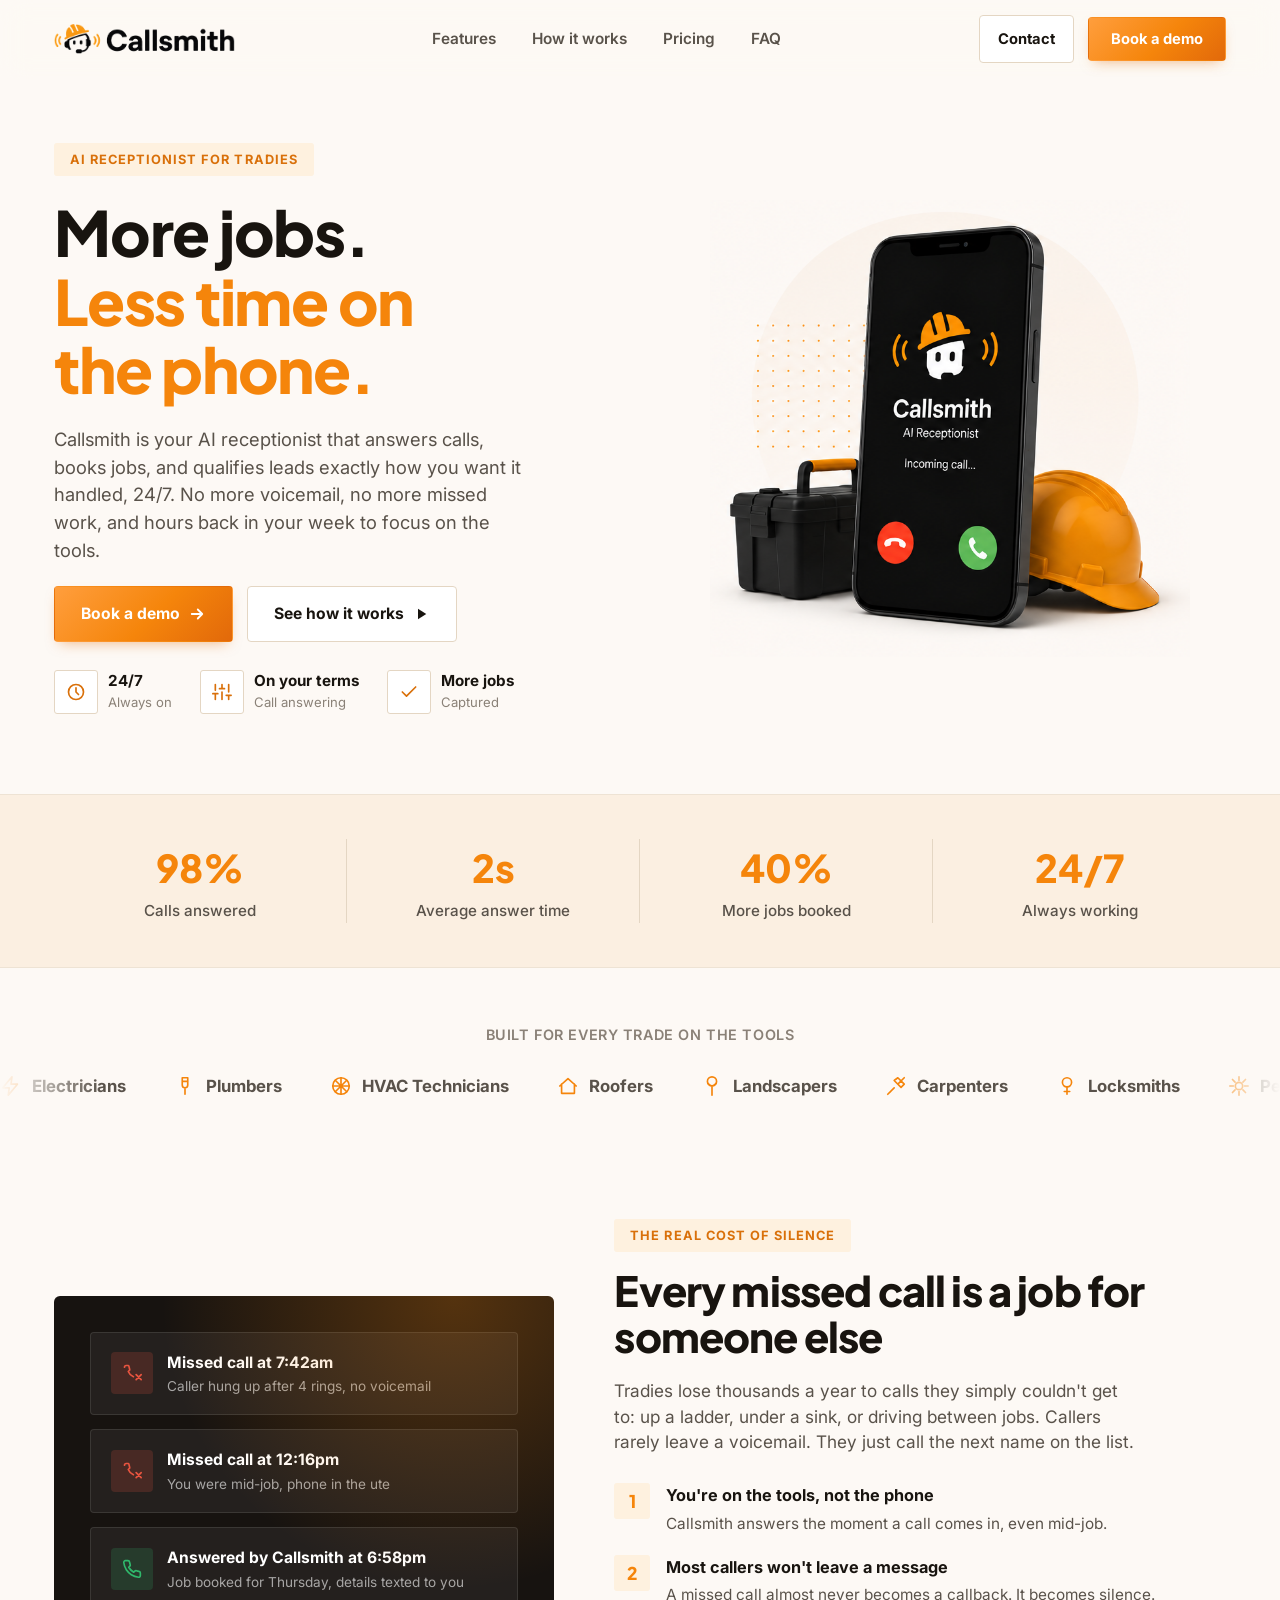
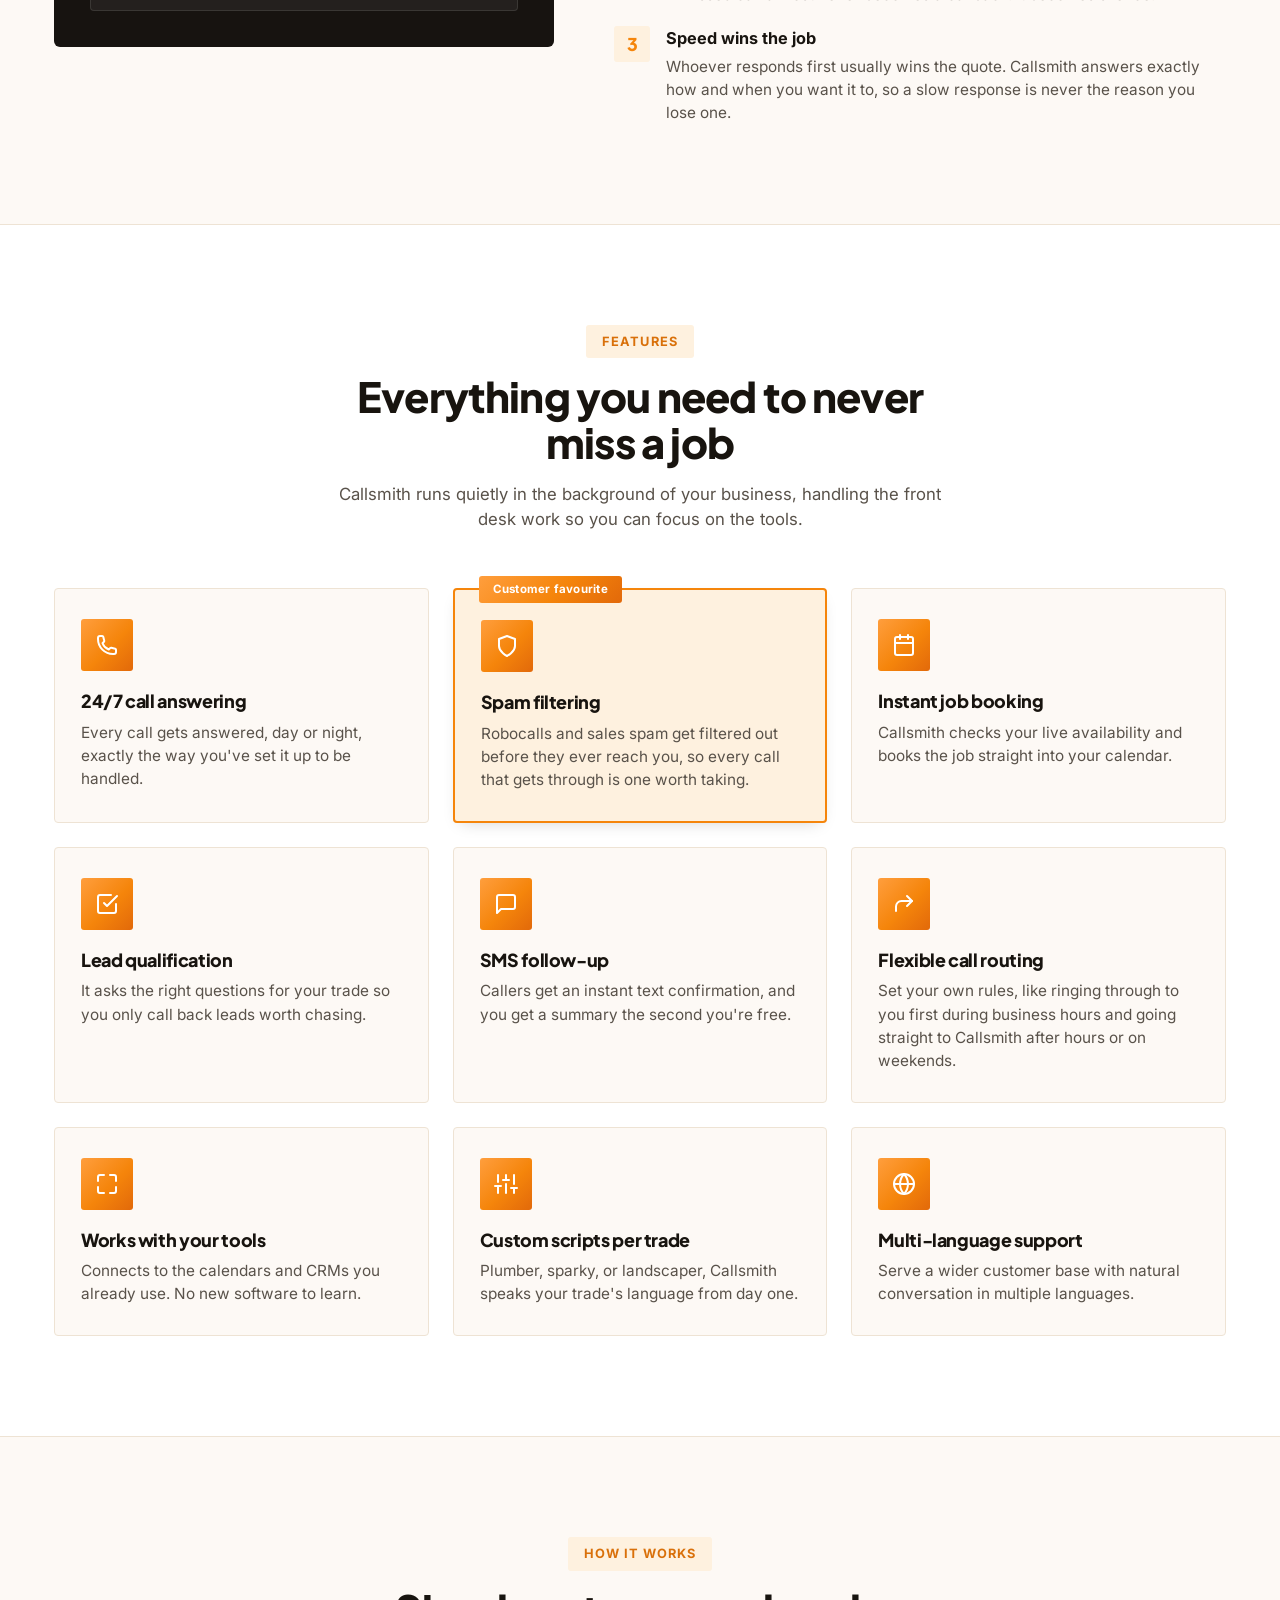
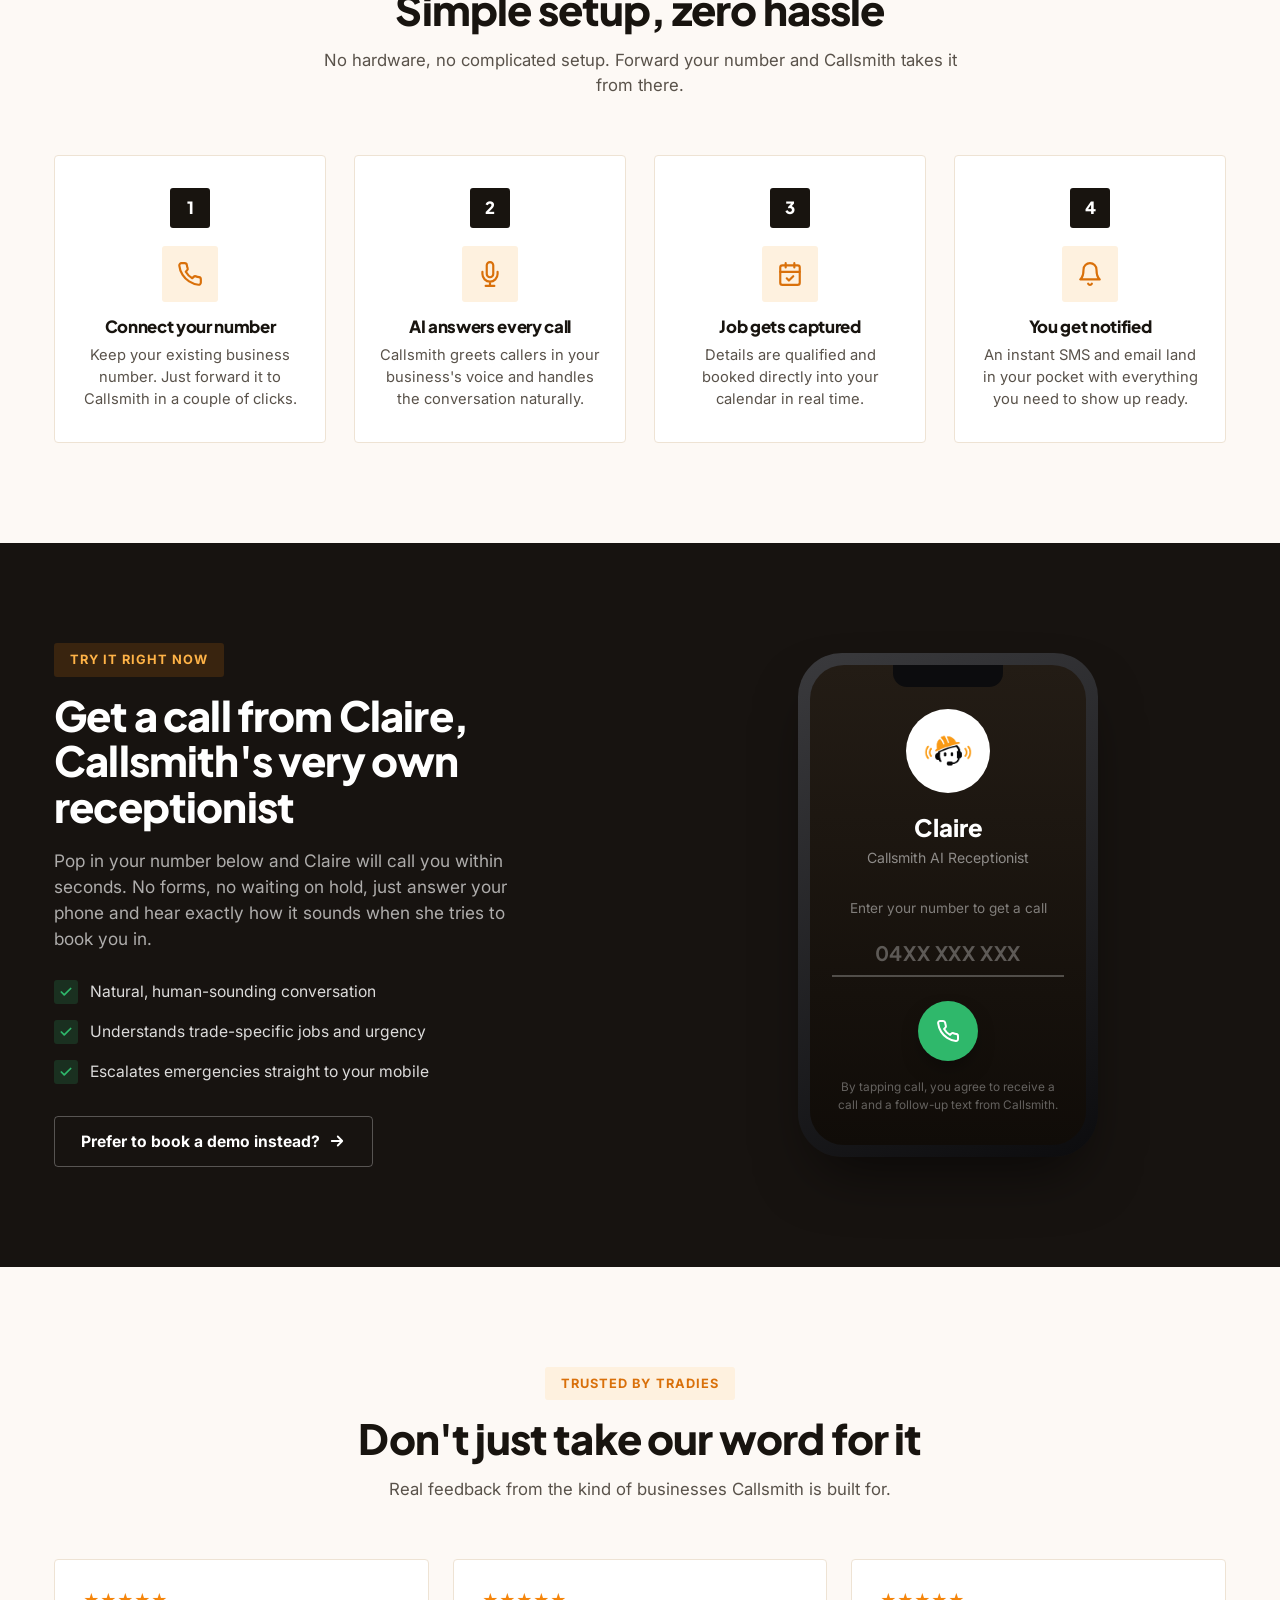
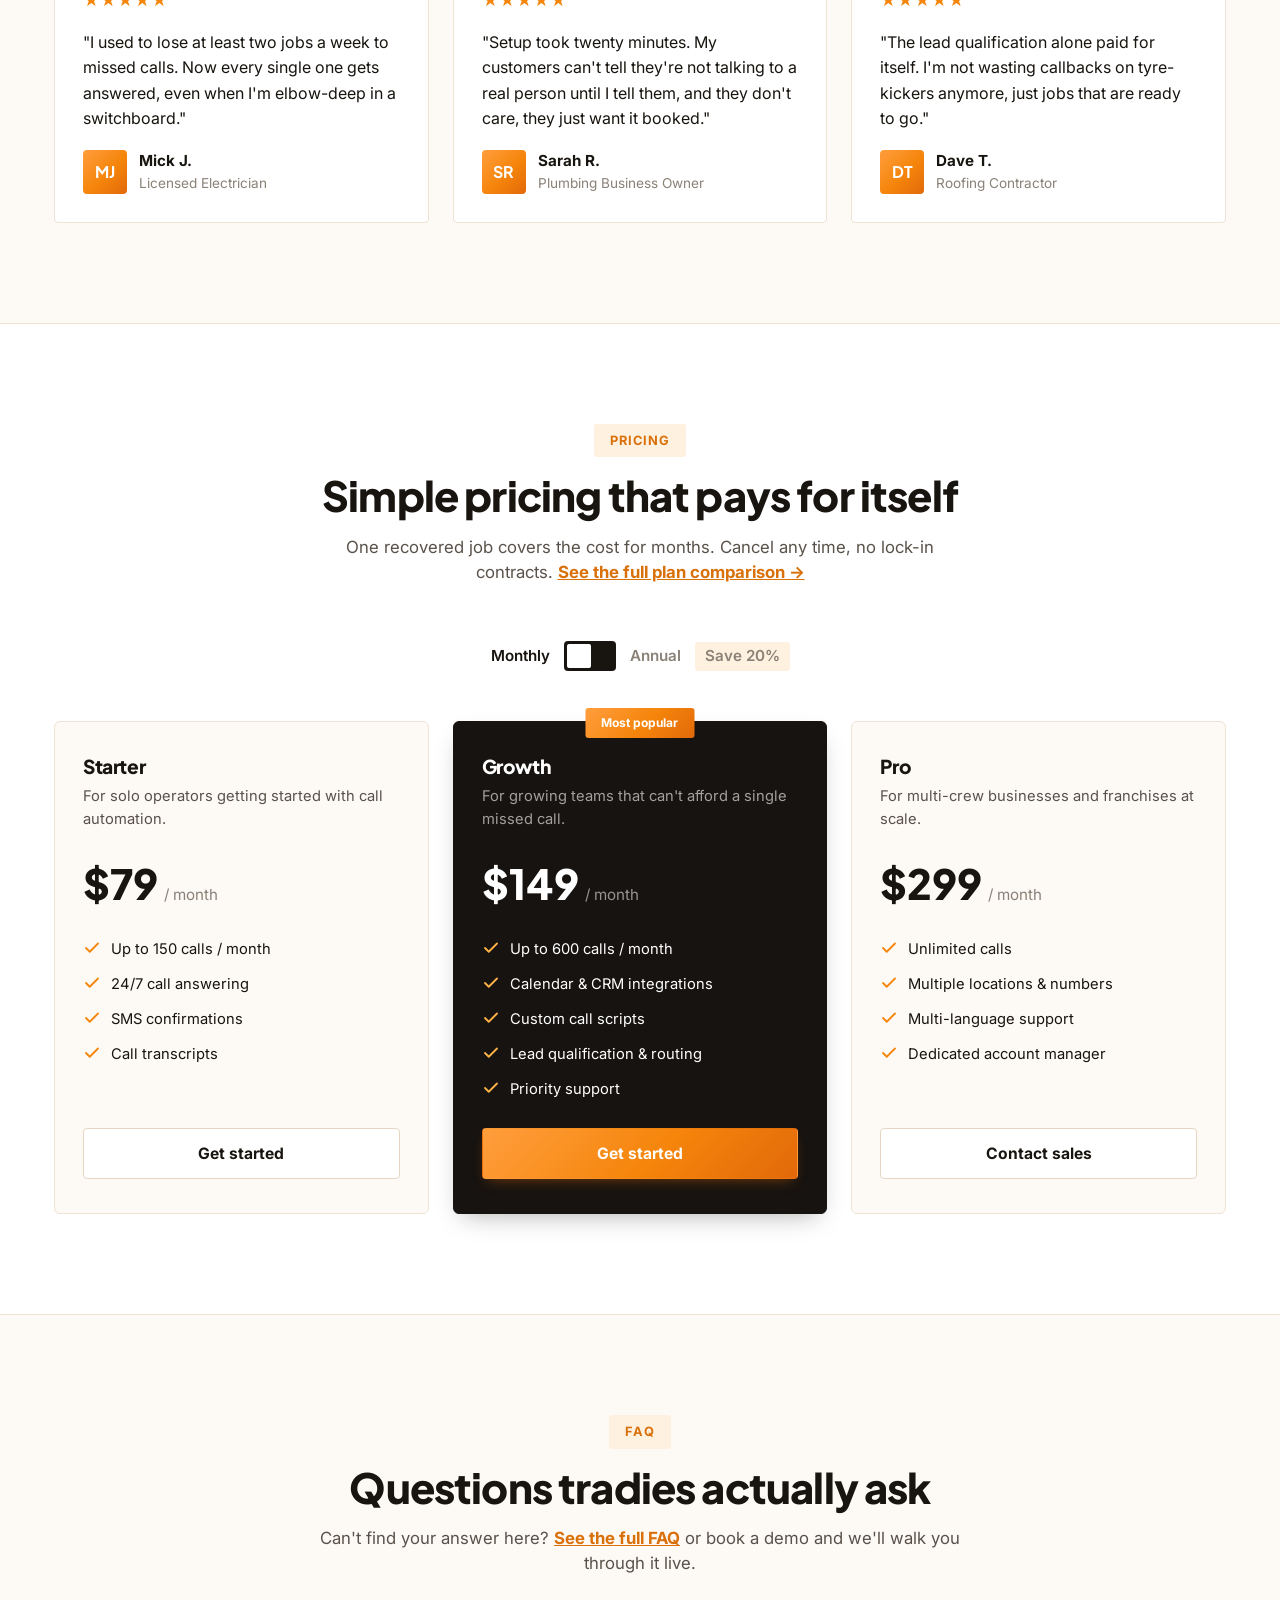
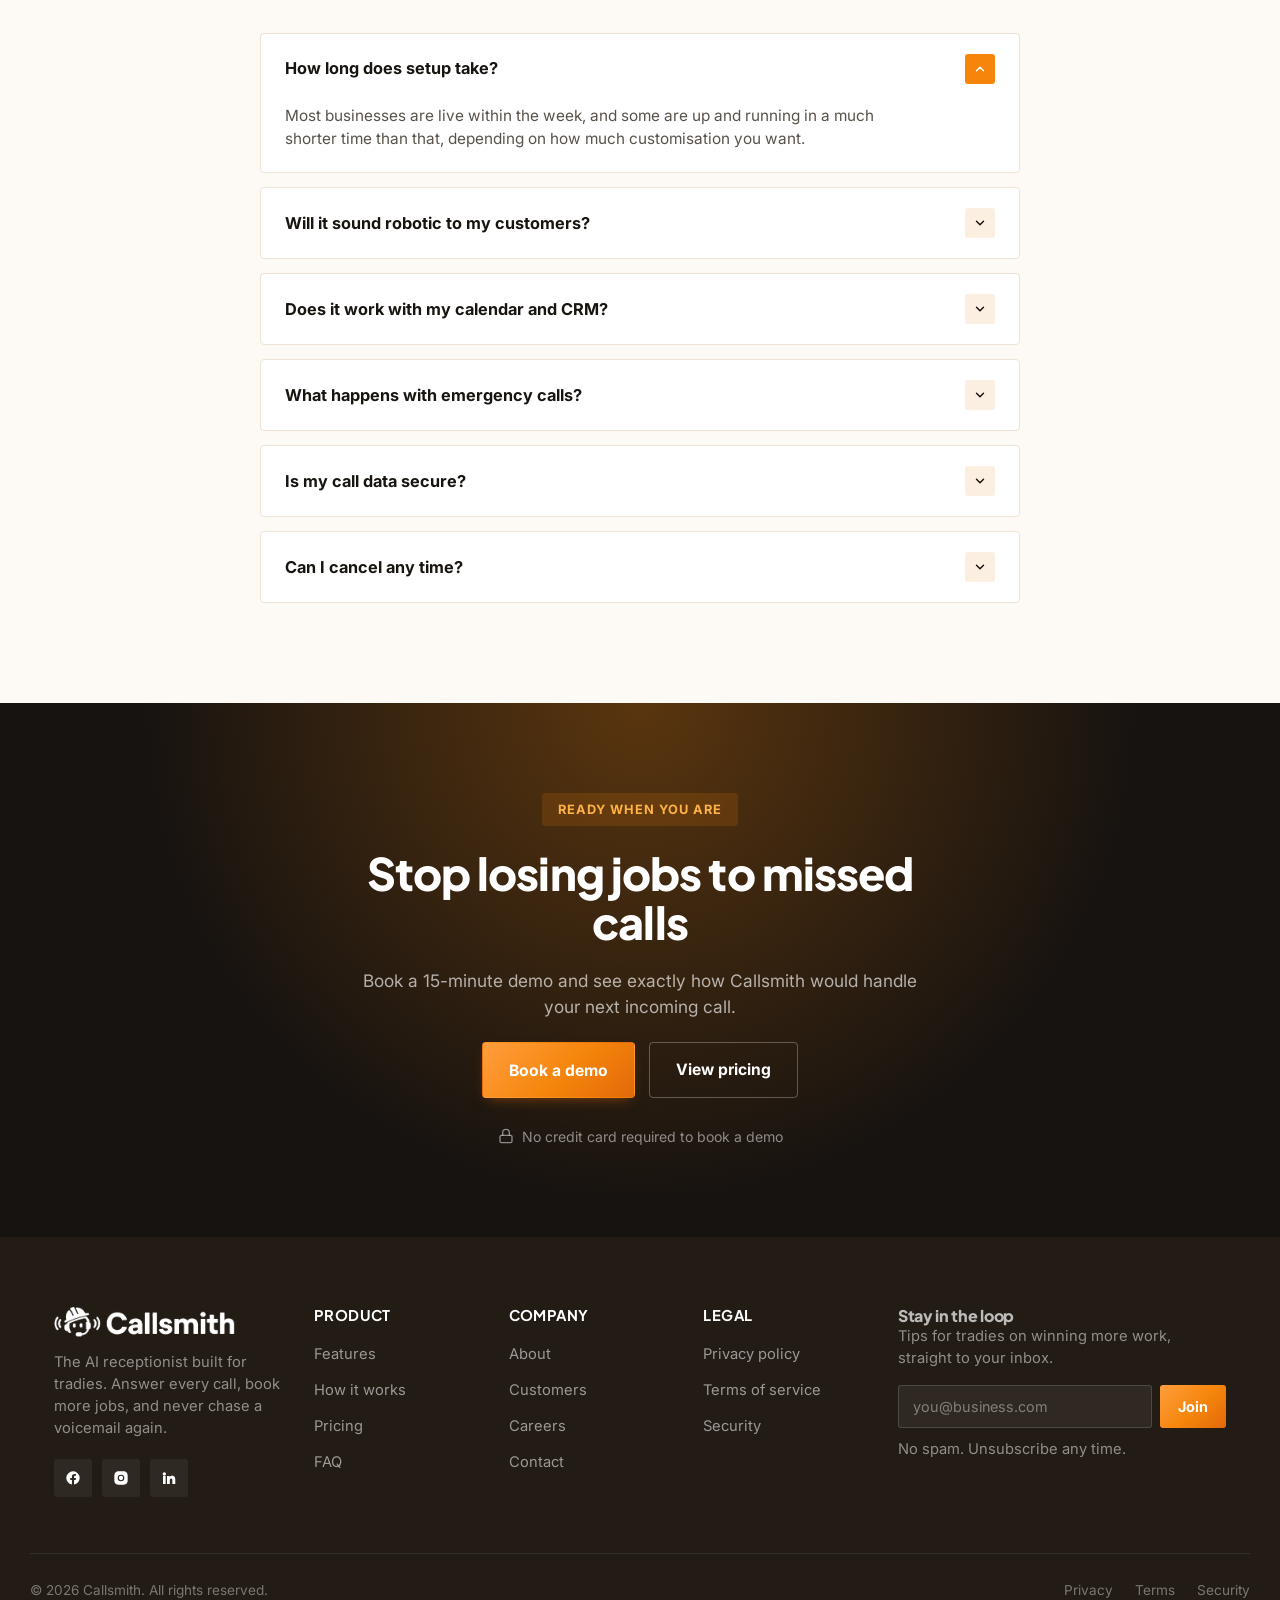
==== index.html @ 0fdcd758 "Initial commit of Callsmith marketing site Co-Authored-By: Claude Sonnet 5 <noreply@anthropic.com>" ====
<!DOCTYPE html>
<html lang="en">
<head>
<meta charset="UTF-8">
<meta name="viewport" content="width=device-width, initial-scale=1.0">
<title>Callsmith | AI Receptionist for Tradies | Never Miss a Job Again</title>
<meta name="description" content="Callsmith is the AI receptionist built for tradies. It answers every call, books jobs straight into your calendar, and qualifies leads, 24 hours a day, 7 days a week.">
<meta name="theme-color" content="#F5850B">

<!-- Open Graph -->
<meta property="og:title" content="Callsmith | AI Receptionist for Tradies">
<meta property="og:description" content="More jobs. Less time on the phone. Callsmith answers, books and qualifies every call, exactly how you want it handled, 24/7.">
<meta property="og:type" content="website">
<meta property="og:image" content="assets/hero-visual-raw.png">

<link rel="icon" type="image/png" href="assets/favicon.png">
<link rel="apple-touch-icon" href="assets/favicon.png">

<link rel="preconnect" href="https://fonts.googleapis.com">
<link rel="preconnect" href="https://fonts.gstatic.com" crossorigin>
<link href="https://fonts.googleapis.com/css2?family=Inter:wght@400;500;600;700&family=Plus+Jakarta+Sans:wght@600;700;800&display=swap" rel="stylesheet">

<script type="application/ld+json">
{
  "@context": "https://schema.org",
  "@type": "SoftwareApplication",
  "name": "Callsmith",
  "applicationCategory": "BusinessApplication",
  "operatingSystem": "Web",
  "description": "AI receptionist for tradies that answers calls, books jobs and qualifies leads 24/7.",
  "offers": {
    "@type": "Offer",
    "price": "129",
    "priceCurrency": "USD"
  }
}
</script>

<link rel="stylesheet" href="assets/styles.css">
</head>
<body>

<a href="#main" class="skip-link">Skip to content</a>

<!-- ===== Header ===== -->
<header id="site-header">
  <div class="container nav-wrap">
    <a href="#top" class="logo">
      <img src="assets/callsmith-logo-wordmark.png" alt="Callsmith">
    </a>
    <nav class="primary-nav">
      <a href="#features">Features</a>
      <a href="#how-it-works">How it works</a>
      <a href="pricing.html">Pricing</a>
      <a href="faq.html">FAQ</a>
    </nav>
    <div class="header-actions">
      <a href="contact.html" class="btn btn-secondary hide-mobile-btn" style="padding:12px 18px;">Contact</a>
      <button class="btn btn-primary" data-open-modal>Book a demo</button>
      <button class="burger" id="burgerBtn" aria-label="Toggle menu" aria-expanded="false"><span></span></button>
    </div>
  </div>
</header>
<div class="mobile-panel" id="mobilePanel">
  <div class="container">
    <a href="#features" class="mnav-link">Features</a>
    <a href="#how-it-works" class="mnav-link">How it works</a>
    <a href="pricing.html" class="mnav-link">Pricing</a>
    <a href="faq.html" class="mnav-link">FAQ</a>
    <a href="contact.html" class="mnav-link">Contact</a>
    <button class="btn btn-primary btn-block" data-open-modal>Book a demo</button>
  </div>
</div>

<main id="main">

  <!-- ===== Hero ===== -->
  <section class="hero" id="top">
    <div class="container hero-grid">
      <div class="hero-copy">
        <span class="eyebrow">AI Receptionist for Tradies</span>
        <h1>More jobs.<span class="line-2">Less time on the phone.</span></h1>
        <p class="lead">Callsmith is your AI receptionist that answers calls, books jobs, and qualifies leads exactly how you want it handled, 24/7. No more voicemail, no more missed work, and hours back in your week to focus on the tools.</p>
        <div class="hero-btn-row">
          <button class="btn btn-primary" data-open-modal>
            Book a demo
            <svg viewBox="0 0 24 24" fill="none" stroke="currentColor" stroke-width="2.4" stroke-linecap="round" stroke-linejoin="round"><path d="M5 12h14M13 6l6 6-6 6"/></svg>
          </button>
          <a href="#how-it-works" class="btn btn-secondary">
            See how it works
            <svg viewBox="0 0 24 24" fill="currentColor"><path d="M8 5v14l11-7z"/></svg>
          </a>
        </div>
        <div class="hero-badges">
          <div class="hero-badge">
            <div class="badge-icon"><svg viewBox="0 0 24 24" fill="none" stroke="currentColor" stroke-width="2" stroke-linecap="round" stroke-linejoin="round"><circle cx="12" cy="12" r="9"/><path d="M12 7v5l3 3"/></svg></div>
            <div><strong>24/7</strong><span>Always on</span></div>
          </div>
          <div class="hero-badge">
            <div class="badge-icon"><svg viewBox="0 0 24 24" fill="none" stroke="currentColor" stroke-width="2" stroke-linecap="round" stroke-linejoin="round"><path d="M4 21v-7M4 10V3M12 21v-9M12 8V3M20 21v-5M20 12V3M1 14h6M9 8h6M17 16h6"/></svg></div>
            <div><strong>On your terms</strong><span>Call answering</span></div>
          </div>
          <div class="hero-badge">
            <div class="badge-icon"><svg viewBox="0 0 24 24" fill="none" stroke="currentColor" stroke-width="2" stroke-linecap="round" stroke-linejoin="round"><path d="M20 6L9 17l-5-5"/></svg></div>
            <div><strong>More jobs</strong><span>Captured</span></div>
          </div>
        </div>
      </div>
      <div class="hero-visual">
        <img src="assets/hero-visual-raw.png" alt="Phone showing an incoming call from Callsmith AI Receptionist, next to a toolbox and hard hat">
      </div>
    </div>
  </section>

  <!-- ===== Stats band ===== -->
  <div class="stats-band">
    <div class="container stats-grid">
      <div class="stat-item reveal"><div class="num" data-count="98" data-suffix="%">0%</div><div class="label">Calls answered</div></div>
      <div class="stat-item reveal"><div class="num" data-count="2" data-suffix="s">0s</div><div class="label">Average answer time</div></div>
      <div class="stat-item reveal"><div class="num" data-count="40" data-suffix="%">0%</div><div class="label">More jobs booked</div></div>
      <div class="stat-item reveal"><div class="num" data-static="24/7">24/7</div><div class="label">Always working</div></div>
    </div>
  </div>

  <!-- ===== Trust marquee ===== -->
  <section class="marquee-section">
    <p class="marquee-title">Built for every trade on the tools</p>
    <div class="marquee">
      <div class="marquee-track" id="marqueeTrack">
        <!-- items injected twice via JS for seamless loop, initial set below -->
      </div>
    </div>
  </section>

  <!-- ===== Problem / Agitate ===== -->
  <section class="problem">
    <div class="container problem-grid">
      <div class="problem-visual reveal">
        <div class="missed-call-card bad">
          <div class="mc-icon"><svg viewBox="0 0 24 24" fill="none" stroke="currentColor" stroke-width="2" stroke-linecap="round" stroke-linejoin="round"><path d="M23 20l-6-6M17 20l6-6"/><path d="M3 5a2 2 0 0 1 2-2h2.28a1 1 0 0 1 .97.76l1 4a1 1 0 0 1-.29.98L7.5 10.25a11 11 0 0 0 6.25 6.25"/></svg></div>
          <div><strong>Missed call at 7:42am</strong><span>Caller hung up after 4 rings, no voicemail</span></div>
        </div>
        <div class="missed-call-card bad">
          <div class="mc-icon"><svg viewBox="0 0 24 24" fill="none" stroke="currentColor" stroke-width="2" stroke-linecap="round" stroke-linejoin="round"><path d="M23 20l-6-6M17 20l6-6"/><path d="M3 5a2 2 0 0 1 2-2h2.28a1 1 0 0 1 .97.76l1 4a1 1 0 0 1-.29.98L7.5 10.25a11 11 0 0 0 6.25 6.25"/></svg></div>
          <div><strong>Missed call at 12:16pm</strong><span>You were mid-job, phone in the ute</span></div>
        </div>
        <div class="missed-call-card good">
          <div class="mc-icon"><svg viewBox="0 0 24 24" fill="none" stroke="currentColor" stroke-width="2" stroke-linecap="round" stroke-linejoin="round"><path d="M22 16.92v3a2 2 0 0 1-2.18 2 19.79 19.79 0 0 1-8.63-3.07 19.5 19.5 0 0 1-6-6 19.79 19.79 0 0 1-3.07-8.67A2 2 0 0 1 4.11 2h3a2 2 0 0 1 2 1.72c.127.96.362 1.903.7 2.81a2 2 0 0 1-.45 2.11L8.09 9.91a16 16 0 0 0 6 6l1.27-1.27a2 2 0 0 1 2.11-.45c.907.338 1.85.573 2.81.7A2 2 0 0 1 22 16.92z"/></svg></div>
          <div><strong>Answered by Callsmith at 6:58pm</strong><span>Job booked for Thursday, details texted to you</span></div>
        </div>
      </div>
      <div class="problem-copy">
        <span class="eyebrow">The real cost of silence</span>
        <h2 style="margin-top:16px;">Every missed call is a job for someone else</h2>
        <p class="lead">Tradies lose thousands a year to calls they simply couldn't get to: up a ladder, under a sink, or driving between jobs. Callers rarely leave a voicemail. They just call the next name on the list.</p>
        <div class="problem-points">
          <div class="problem-point">
            <div class="pp-num">1</div>
            <div><strong>You're on the tools, not the phone</strong><p>Callsmith answers the moment a call comes in, even mid-job.</p></div>
          </div>
          <div class="problem-point">
            <div class="pp-num">2</div>
            <div><strong>Most callers won't leave a message</strong><p>A missed call almost never becomes a callback. It becomes silence.</p></div>
          </div>
          <div class="problem-point">
            <div class="pp-num">3</div>
            <div><strong>Speed wins the job</strong><p>Whoever responds first usually wins the quote. Callsmith answers exactly how and when you want it to, so a slow response is never the reason you lose one.</p></div>
          </div>
        </div>
      </div>
    </div>
  </section>

  <!-- ===== Features ===== -->
  <section class="features" id="features">
    <div class="container">
      <div class="section-head reveal">
        <span class="eyebrow">Features</span>
        <h2>Everything you need to never miss a job</h2>
        <p>Callsmith runs quietly in the background of your business, handling the front desk work so you can focus on the tools.</p>
      </div>
      <div class="features-grid">
        <div class="feature-card reveal">
          <button type="button" class="feature-toggle" aria-expanded="false">
            <div class="feature-icon"><svg viewBox="0 0 24 24" fill="none" stroke="currentColor" stroke-width="2" stroke-linecap="round" stroke-linejoin="round"><path d="M3 5a2 2 0 0 1 2-2h2.28a1 1 0 0 1 .97.76l1 4a1 1 0 0 1-.29.98L7.5 10.25a11 11 0 0 0 6.25 6.25l1.52-1.46a1 1 0 0 1 .98-.29l4 1a1 1 0 0 1 .76.97V19a2 2 0 0 1-2 2h-1C9.7 21 3 14.3 3 6z"/></svg></div>
            <h3>24/7 call answering</h3>
            <span class="feature-chev"><svg viewBox="0 0 24 24" fill="none" stroke="currentColor" stroke-width="2.5" stroke-linecap="round" stroke-linejoin="round"><path d="M6 9l6 6 6-6"/></svg></span>
          </button>
          <p>Every call gets answered, day or night, exactly the way you've set it up to be handled.</p>
        </div>
        <div class="feature-card highlight reveal">
          <span class="feature-tag">Customer favourite</span>
          <button type="button" class="feature-toggle" aria-expanded="false">
            <div class="feature-icon"><svg viewBox="0 0 24 24" fill="none" stroke="currentColor" stroke-width="2" stroke-linecap="round" stroke-linejoin="round"><path d="M12 22s8-4 8-10V5l-8-3-8 3v7c0 6 8 10 8 10z"/></svg></div>
            <h3>Spam filtering</h3>
            <span class="feature-chev"><svg viewBox="0 0 24 24" fill="none" stroke="currentColor" stroke-width="2.5" stroke-linecap="round" stroke-linejoin="round"><path d="M6 9l6 6 6-6"/></svg></span>
          </button>
          <p>Robocalls and sales spam get filtered out before they ever reach you, so every call that gets through is one worth taking.</p>
        </div>
        <div class="feature-card reveal">
          <button type="button" class="feature-toggle" aria-expanded="false">
            <div class="feature-icon"><svg viewBox="0 0 24 24" fill="none" stroke="currentColor" stroke-width="2" stroke-linecap="round" stroke-linejoin="round"><rect x="3" y="4" width="18" height="18" rx="2"/><path d="M16 2v4M8 2v4M3 10h18"/></svg></div>
            <h3>Instant job booking</h3>
            <span class="feature-chev"><svg viewBox="0 0 24 24" fill="none" stroke="currentColor" stroke-width="2.5" stroke-linecap="round" stroke-linejoin="round"><path d="M6 9l6 6 6-6"/></svg></span>
          </button>
          <p>Callsmith checks your live availability and books the job straight into your calendar.</p>
        </div>
        <div class="feature-card reveal">
          <button type="button" class="feature-toggle" aria-expanded="false">
            <div class="feature-icon"><svg viewBox="0 0 24 24" fill="none" stroke="currentColor" stroke-width="2" stroke-linecap="round" stroke-linejoin="round"><path d="M9 11l3 3L22 4"/><path d="M21 12v7a2 2 0 0 1-2 2H5a2 2 0 0 1-2-2V5a2 2 0 0 1 2-2h11"/></svg></div>
            <h3>Lead qualification</h3>
            <span class="feature-chev"><svg viewBox="0 0 24 24" fill="none" stroke="currentColor" stroke-width="2.5" stroke-linecap="round" stroke-linejoin="round"><path d="M6 9l6 6 6-6"/></svg></span>
          </button>
          <p>It asks the right questions for your trade so you only call back leads worth chasing.</p>
        </div>
        <div class="feature-card reveal">
          <button type="button" class="feature-toggle" aria-expanded="false">
            <div class="feature-icon"><svg viewBox="0 0 24 24" fill="none" stroke="currentColor" stroke-width="2" stroke-linecap="round" stroke-linejoin="round"><path d="M21 15a2 2 0 0 1-2 2H7l-4 4V5a2 2 0 0 1 2-2h14a2 2 0 0 1 2 2z"/></svg></div>
            <h3>SMS follow-up</h3>
            <span class="feature-chev"><svg viewBox="0 0 24 24" fill="none" stroke="currentColor" stroke-width="2.5" stroke-linecap="round" stroke-linejoin="round"><path d="M6 9l6 6 6-6"/></svg></span>
          </button>
          <p>Callers get an instant text confirmation, and you get a summary the second you're free.</p>
        </div>
        <div class="feature-card reveal">
          <button type="button" class="feature-toggle" aria-expanded="false">
            <div class="feature-icon"><svg viewBox="0 0 24 24" fill="none" stroke="currentColor" stroke-width="2" stroke-linecap="round" stroke-linejoin="round"><path d="M15 14l5-5-5-5"/><path d="M20 9H9.5A5.5 5.5 0 0 0 4 14.5V19"/></svg></div>
            <h3>Flexible call routing</h3>
            <span class="feature-chev"><svg viewBox="0 0 24 24" fill="none" stroke="currentColor" stroke-width="2.5" stroke-linecap="round" stroke-linejoin="round"><path d="M6 9l6 6 6-6"/></svg></span>
          </button>
          <p>Set your own rules, like ringing through to you first during business hours and going straight to Callsmith after hours or on weekends.</p>
        </div>
        <div class="feature-card reveal">
          <button type="button" class="feature-toggle" aria-expanded="false">
            <div class="feature-icon"><svg viewBox="0 0 24 24" fill="none" stroke="currentColor" stroke-width="2" stroke-linecap="round" stroke-linejoin="round"><path d="M9 3H5a2 2 0 0 0-2 2v4M9 21H5a2 2 0 0 1-2-2v-4M15 3h4a2 2 0 0 1 2 2v4M15 21h4a2 2 0 0 0 2-2v-4"/></svg></div>
            <h3>Works with your tools</h3>
            <span class="feature-chev"><svg viewBox="0 0 24 24" fill="none" stroke="currentColor" stroke-width="2.5" stroke-linecap="round" stroke-linejoin="round"><path d="M6 9l6 6 6-6"/></svg></span>
          </button>
          <p>Connects to the calendars and CRMs you already use. No new software to learn.</p>
        </div>
        <div class="feature-card reveal">
          <button type="button" class="feature-toggle" aria-expanded="false">
            <div class="feature-icon"><svg viewBox="0 0 24 24" fill="none" stroke="currentColor" stroke-width="2" stroke-linecap="round" stroke-linejoin="round"><path d="M4 21v-7M4 10V3M12 21v-9M12 8V3M20 21v-5M20 12V3M1 14h6M9 8h6M17 16h6"/></svg></div>
            <h3>Custom scripts per trade</h3>
            <span class="feature-chev"><svg viewBox="0 0 24 24" fill="none" stroke="currentColor" stroke-width="2.5" stroke-linecap="round" stroke-linejoin="round"><path d="M6 9l6 6 6-6"/></svg></span>
          </button>
          <p>Plumber, sparky, or landscaper, Callsmith speaks your trade's language from day one.</p>
        </div>
        <div class="feature-card reveal">
          <button type="button" class="feature-toggle" aria-expanded="false">
            <div class="feature-icon"><svg viewBox="0 0 24 24" fill="none" stroke="currentColor" stroke-width="2" stroke-linecap="round" stroke-linejoin="round"><circle cx="12" cy="12" r="10"/><path d="M2 12h20M12 2a15.3 15.3 0 0 1 4 10 15.3 15.3 0 0 1-4 10 15.3 15.3 0 0 1-4-10 15.3 15.3 0 0 1 4-10z"/></svg></div>
            <h3>Multi-language support</h3>
            <span class="feature-chev"><svg viewBox="0 0 24 24" fill="none" stroke="currentColor" stroke-width="2.5" stroke-linecap="round" stroke-linejoin="round"><path d="M6 9l6 6 6-6"/></svg></span>
          </button>
          <p>Serve a wider customer base with natural conversation in multiple languages.</p>
        </div>
      </div>
    </div>
  </section>

  <!-- ===== How it works ===== -->
  <section class="how" id="how-it-works">
    <div class="container">
      <div class="section-head reveal">
        <span class="eyebrow">How it works</span>
        <h2>Simple setup, zero hassle</h2>
        <p>No hardware, no complicated setup. Forward your number and Callsmith takes it from there.</p>
      </div>
      <div class="how-steps">
        <div class="how-step reveal">
          <span class="step-num">1</span>
          <span class="step-icon"><svg viewBox="0 0 24 24" fill="none" stroke="currentColor" stroke-width="2" stroke-linecap="round" stroke-linejoin="round"><path d="M22 16.92v3a2 2 0 0 1-2.18 2 19.79 19.79 0 0 1-8.63-3.07 19.5 19.5 0 0 1-6-6 19.79 19.79 0 0 1-3.07-8.67A2 2 0 0 1 4.11 2h3a2 2 0 0 1 2 1.72c.127.96.362 1.903.7 2.81a2 2 0 0 1-.45 2.11L8.09 9.91a16 16 0 0 0 6 6l1.27-1.27a2 2 0 0 1 2.11-.45c.907.338 1.85.573 2.81.7A2 2 0 0 1 22 16.92z"/></svg></span>
          <h3>Connect your number</h3>
          <p>Keep your existing business number. Just forward it to Callsmith in a couple of clicks.</p>
        </div>
        <div class="how-step reveal">
          <span class="step-num">2</span>
          <span class="step-icon"><svg viewBox="0 0 24 24" fill="none" stroke="currentColor" stroke-width="2" stroke-linecap="round" stroke-linejoin="round"><path d="M12 1a3 3 0 0 0-3 3v8a3 3 0 0 0 6 0V4a3 3 0 0 0-3-3z"/><path d="M19 10v2a7 7 0 0 1-14 0v-2M12 19v4M8 23h8"/></svg></span>
          <h3>AI answers every call</h3>
          <p>Callsmith greets callers in your business's voice and handles the conversation naturally.</p>
        </div>
        <div class="how-step reveal">
          <span class="step-num">3</span>
          <span class="step-icon"><svg viewBox="0 0 24 24" fill="none" stroke="currentColor" stroke-width="2" stroke-linecap="round" stroke-linejoin="round"><rect x="3" y="4" width="18" height="18" rx="2"/><path d="M16 2v4M8 2v4M3 10h18M9 16l2 2 4-4"/></svg></span>
          <h3>Job gets captured</h3>
          <p>Details are qualified and booked directly into your calendar in real time.</p>
        </div>
        <div class="how-step reveal">
          <span class="step-num">4</span>
          <span class="step-icon"><svg viewBox="0 0 24 24" fill="none" stroke="currentColor" stroke-width="2" stroke-linecap="round" stroke-linejoin="round"><path d="M18 8a6 6 0 0 0-12 0c0 7-3 9-3 9h18s-3-2-3-9"/><path d="M13.73 21a2 2 0 0 1-3.46 0"/></svg></span>
          <h3>You get notified</h3>
          <p>An instant SMS and email land in your pocket with everything you need to show up ready.</p>
        </div>
      </div>
    </div>
  </section>

  <!-- ===== Live call widget ===== -->
  <section class="demo-section">
    <div class="container demo-grid">
      <div class="demo-copy reveal">
        <span class="eyebrow on-dark">Try it right now</span>
        <h2 style="margin-top:16px;">Get a call from Claire, Callsmith's very own receptionist</h2>
        <p class="lead">Pop in your number below and Claire will call you within seconds. No forms, no waiting on hold, just answer your phone and hear exactly how it sounds when she tries to book you in.</p>
        <ul class="demo-list">
          <li><span class="check"><svg viewBox="0 0 24 24" fill="none" stroke="currentColor" stroke-width="3" stroke-linecap="round" stroke-linejoin="round"><path d="M20 6L9 17l-5-5"/></svg></span> Natural, human-sounding conversation</li>
          <li><span class="check"><svg viewBox="0 0 24 24" fill="none" stroke="currentColor" stroke-width="3" stroke-linecap="round" stroke-linejoin="round"><path d="M20 6L9 17l-5-5"/></svg></span> Understands trade-specific jobs and urgency</li>
          <li><span class="check"><svg viewBox="0 0 24 24" fill="none" stroke="currentColor" stroke-width="3" stroke-linecap="round" stroke-linejoin="round"><path d="M20 6L9 17l-5-5"/></svg></span> Escalates emergencies straight to your mobile</li>
        </ul>
        <button class="btn btn-ghost-dark" data-open-modal>
          Prefer to book a demo instead?
          <svg viewBox="0 0 24 24" fill="none" stroke="currentColor" stroke-width="2.4" stroke-linecap="round" stroke-linejoin="round"><path d="M5 12h14M13 6l6 6-6 6"/></svg>
        </button>
      </div>

      <div class="phone-mock reveal">
        <div class="phone-frame">
          <div class="phone-notch"></div>
          <div class="phone-screen">

            <div class="call-avatar" id="callAvatar">
              <img src="assets/callsmith-icon-square.png" alt="">
            </div>
            <div class="call-name">Claire</div>
            <div class="call-role">Callsmith AI Receptionist</div>

            <div class="phone-state" id="phoneIdle">
              <p class="phone-hint">Enter your number to get a call</p>
              <input
                type="tel"
                id="callPhone"
                class="phone-number-input"
                placeholder="04XX XXX XXX"
                autocomplete="tel"
                inputmode="tel"
                aria-label="Your mobile number">
              <button type="button" id="phoneCallBtn" class="call-action-btn green" aria-label="Call me">
                <svg viewBox="0 0 24 24" fill="none" stroke="currentColor" stroke-width="2" stroke-linecap="round" stroke-linejoin="round"><path d="M22 16.92v3a2 2 0 0 1-2.18 2 19.79 19.79 0 0 1-8.63-3.07 19.5 19.5 0 0 1-6-6 19.79 19.79 0 0 1-3.07-8.67A2 2 0 0 1 4.11 2h3a2 2 0 0 1 2 1.72c.127.96.362 1.903.7 2.81a2 2 0 0 1-.45 2.11L8.09 9.91a16 16 0 0 0 6 6l1.27-1.27a2 2 0 0 1 2.11-.45c.907.338 1.85.573 2.81.7A2 2 0 0 1 22 16.92z"/></svg>
              </button>
              <p class="call-consent">By tapping call, you agree to receive a call and a follow-up text from Callsmith.</p>
            </div>

            <div class="phone-state" id="phoneCalling" hidden>
              <p class="phone-status-line">Calling <span id="callingNumber"></span>...</p>
              <button type="button" id="phoneCancelBtn" class="call-action-btn red" aria-label="Cancel call">
                <svg viewBox="0 0 24 24" fill="none" stroke="currentColor" stroke-width="2" stroke-linecap="round" stroke-linejoin="round"><path d="M22 16.92v3a2 2 0 0 1-2.18 2 19.79 19.79 0 0 1-8.63-3.07 19.5 19.5 0 0 1-6-6 19.79 19.79 0 0 1-3.07-8.67A2 2 0 0 1 4.11 2h3a2 2 0 0 1 2 1.72c.127.96.362 1.903.7 2.81a2 2 0 0 1-.45 2.11L8.09 9.91a16 16 0 0 0 6 6l1.27-1.27a2 2 0 0 1 2.11-.45c.907.338 1.85.573 2.81.7A2 2 0 0 1 22 16.92z"/></svg>
              </button>
            </div>

            <div class="phone-state" id="phoneConnected" hidden>
              <p class="phone-status-line call-timer" id="callTimer">00:00</p>
              <button type="button" id="phoneHangupBtn" class="call-action-btn red" aria-label="Hang up">
                <svg viewBox="0 0 24 24" fill="none" stroke="currentColor" stroke-width="2" stroke-linecap="round" stroke-linejoin="round"><path d="M22 16.92v3a2 2 0 0 1-2.18 2 19.79 19.79 0 0 1-8.63-3.07 19.5 19.5 0 0 1-6-6 19.79 19.79 0 0 1-3.07-8.67A2 2 0 0 1 4.11 2h3a2 2 0 0 1 2 1.72c.127.96.362 1.903.7 2.81a2 2 0 0 1-.45 2.11L8.09 9.91a16 16 0 0 0 6 6l1.27-1.27a2 2 0 0 1 2.11-.45c.907.338 1.85.573 2.81.7A2 2 0 0 1 22 16.92z"/></svg>
              </button>
            </div>

          </div>
        </div>
      </div>
    </div>
  </section>

  <!-- ===== Testimonials ===== -->
  <!-- Placeholder testimonials: swap in real customer quotes before launch -->
  <section class="testimonials" id="testimonials">
    <div class="container">
      <div class="section-head reveal">
        <span class="eyebrow">Trusted by tradies</span>
        <h2>Don't just take our word for it</h2>
        <p>Real feedback from the kind of businesses Callsmith is built for.</p>
      </div>
      <div class="testi-grid">
        <div class="testi-card reveal">
          <div class="testi-stars">★★★★★</div>
          <p class="quote">"I used to lose at least two jobs a week to missed calls. Now every single one gets answered, even when I'm elbow-deep in a switchboard."</p>
          <div class="testi-person">
            <div class="testi-avatar">MJ</div>
            <div><strong>Mick J.</strong><span>Licensed Electrician</span></div>
          </div>
        </div>
        <div class="testi-card reveal">
          <div class="testi-stars">★★★★★</div>
          <p class="quote">"Setup took twenty minutes. My customers can't tell they're not talking to a real person until I tell them, and they don't care, they just want it booked."</p>
          <div class="testi-person">
            <div class="testi-avatar">SR</div>
            <div><strong>Sarah R.</strong><span>Plumbing Business Owner</span></div>
          </div>
        </div>
        <div class="testi-card reveal">
          <div class="testi-stars">★★★★★</div>
          <p class="quote">"The lead qualification alone paid for itself. I'm not wasting callbacks on tyre-kickers anymore, just jobs that are ready to go."</p>
          <div class="testi-person">
            <div class="testi-avatar">DT</div>
            <div><strong>Dave T.</strong><span>Roofing Contractor</span></div>
          </div>
        </div>
      </div>
    </div>
  </section>

  <!-- ===== Pricing ===== -->
  <section class="pricing" id="pricing">
    <div class="container">
      <div class="section-head reveal">
        <span class="eyebrow">Pricing</span>
        <h2>Simple pricing that pays for itself</h2>
        <p>One recovered job covers the cost for months. Cancel any time, no lock-in contracts. <a href="pricing.html" style="color:var(--orange-dark);font-weight:700;text-decoration:underline;">See the full plan comparison →</a></p>
      </div>
      <div class="billing-toggle reveal">
        <span class="active" id="labelMonthly">Monthly</span>
        <button class="toggle-switch" id="billingToggle" aria-label="Toggle annual billing"></button>
        <span id="labelYearly">Annual</span>
        <span class="save-badge">Save 20%</span>
      </div>
      <div class="pricing-grid">
        <div class="price-card reveal">
          <h3>Starter</h3>
          <p class="plan-desc">For solo operators getting started with call automation.</p>
          <div class="price-amount"><span class="amt" data-monthly="79" data-yearly="63">$79</span><span class="per">/ month</span></div>
          <ul class="price-features">
            <li><svg viewBox="0 0 24 24" fill="none" stroke="currentColor" stroke-width="2.4" stroke-linecap="round" stroke-linejoin="round"><path d="M20 6L9 17l-5-5"/></svg>Up to 150 calls / month</li>
            <li><svg viewBox="0 0 24 24" fill="none" stroke="currentColor" stroke-width="2.4" stroke-linecap="round" stroke-linejoin="round"><path d="M20 6L9 17l-5-5"/></svg>24/7 call answering</li>
            <li><svg viewBox="0 0 24 24" fill="none" stroke="currentColor" stroke-width="2.4" stroke-linecap="round" stroke-linejoin="round"><path d="M20 6L9 17l-5-5"/></svg>SMS confirmations</li>
            <li><svg viewBox="0 0 24 24" fill="none" stroke="currentColor" stroke-width="2.4" stroke-linecap="round" stroke-linejoin="round"><path d="M20 6L9 17l-5-5"/></svg>Call transcripts</li>
          </ul>
          <button class="btn btn-secondary btn-block" data-open-modal>Get started</button>
        </div>
        <div class="price-card popular reveal">
          <span class="popular-tag">Most popular</span>
          <h3>Growth</h3>
          <p class="plan-desc">For growing teams that can't afford a single missed call.</p>
          <div class="price-amount"><span class="amt" data-monthly="149" data-yearly="119">$149</span><span class="per">/ month</span></div>
          <ul class="price-features">
            <li><svg viewBox="0 0 24 24" fill="none" stroke="currentColor" stroke-width="2.4" stroke-linecap="round" stroke-linejoin="round"><path d="M20 6L9 17l-5-5"/></svg>Up to 600 calls / month</li>
            <li><svg viewBox="0 0 24 24" fill="none" stroke="currentColor" stroke-width="2.4" stroke-linecap="round" stroke-linejoin="round"><path d="M20 6L9 17l-5-5"/></svg>Calendar &amp; CRM integrations</li>
            <li><svg viewBox="0 0 24 24" fill="none" stroke="currentColor" stroke-width="2.4" stroke-linecap="round" stroke-linejoin="round"><path d="M20 6L9 17l-5-5"/></svg>Custom call scripts</li>
            <li><svg viewBox="0 0 24 24" fill="none" stroke="currentColor" stroke-width="2.4" stroke-linecap="round" stroke-linejoin="round"><path d="M20 6L9 17l-5-5"/></svg>Lead qualification &amp; routing</li>
            <li><svg viewBox="0 0 24 24" fill="none" stroke="currentColor" stroke-width="2.4" stroke-linecap="round" stroke-linejoin="round"><path d="M20 6L9 17l-5-5"/></svg>Priority support</li>
          </ul>
          <button class="btn btn-primary btn-block" data-open-modal>Get started</button>
        </div>
        <div class="price-card reveal">
          <h3>Pro</h3>
          <p class="plan-desc">For multi-crew businesses and franchises at scale.</p>
          <div class="price-amount"><span class="amt" data-monthly="299" data-yearly="239">$299</span><span class="per">/ month</span></div>
          <ul class="price-features">
            <li><svg viewBox="0 0 24 24" fill="none" stroke="currentColor" stroke-width="2.4" stroke-linecap="round" stroke-linejoin="round"><path d="M20 6L9 17l-5-5"/></svg>Unlimited calls</li>
            <li><svg viewBox="0 0 24 24" fill="none" stroke="currentColor" stroke-width="2.4" stroke-linecap="round" stroke-linejoin="round"><path d="M20 6L9 17l-5-5"/></svg>Multiple locations &amp; numbers</li>
            <li><svg viewBox="0 0 24 24" fill="none" stroke="currentColor" stroke-width="2.4" stroke-linecap="round" stroke-linejoin="round"><path d="M20 6L9 17l-5-5"/></svg>Multi-language support</li>
            <li><svg viewBox="0 0 24 24" fill="none" stroke="currentColor" stroke-width="2.4" stroke-linecap="round" stroke-linejoin="round"><path d="M20 6L9 17l-5-5"/></svg>Dedicated account manager</li>
          </ul>
          <button class="btn btn-secondary btn-block" data-open-modal>Contact sales</button>
        </div>
      </div>
    </div>
  </section>

  <!-- ===== FAQ ===== -->
  <section class="faq" id="faq">
    <div class="container">
      <div class="section-head reveal">
        <span class="eyebrow">FAQ</span>
        <h2>Questions tradies actually ask</h2>
        <p>Can't find your answer here? <a href="faq.html" style="color:var(--orange-dark);font-weight:700;text-decoration:underline;">See the full FAQ</a> or book a demo and we'll walk you through it live.</p>
      </div>
      <div class="faq-list">
        <details class="faq-item reveal" open>
          <summary>How long does setup take?<span class="chev"><svg viewBox="0 0 24 24" fill="none" stroke="currentColor" stroke-width="2.5" stroke-linecap="round" stroke-linejoin="round"><path d="M6 9l6 6 6-6"/></svg></span></summary>
          <div class="faq-body">Most businesses are live within the week, and some are up and running in a much shorter time than that, depending on how much customisation you want.</div>
        </details>
        <details class="faq-item reveal">
          <summary>Will it sound robotic to my customers?<span class="chev"><svg viewBox="0 0 24 24" fill="none" stroke="currentColor" stroke-width="2.5" stroke-linecap="round" stroke-linejoin="round"><path d="M6 9l6 6 6-6"/></svg></span></summary>
          <div class="faq-body">No, Callsmith uses natural, conversational voice AI trained on real trade calls. Most callers don't realise they're not speaking to a person until you tell them.</div>
        </details>
        <details class="faq-item reveal">
          <summary>Does it work with my calendar and CRM?<span class="chev"><svg viewBox="0 0 24 24" fill="none" stroke="currentColor" stroke-width="2.5" stroke-linecap="round" stroke-linejoin="round"><path d="M6 9l6 6 6-6"/></svg></span></summary>
          <div class="faq-body">Yes, and it's not limited to a fixed list. Callsmith can connect to whichever calendar and trade CRM you already use.</div>
        </details>
        <details class="faq-item reveal">
          <summary>What happens with emergency calls?<span class="chev"><svg viewBox="0 0 24 24" fill="none" stroke="currentColor" stroke-width="2.5" stroke-linecap="round" stroke-linejoin="round"><path d="M6 9l6 6 6-6"/></svg></span></summary>
          <div class="faq-body">You set the rules. Urgent jobs, like a burst pipe or no power, can be flagged and routed straight to your mobile or on-call crew instantly.</div>
        </details>
        <details class="faq-item reveal">
          <summary>Is my call data secure?<span class="chev"><svg viewBox="0 0 24 24" fill="none" stroke="currentColor" stroke-width="2.5" stroke-linecap="round" stroke-linejoin="round"><path d="M6 9l6 6 6-6"/></svg></span></summary>
          <div class="faq-body">Every call is encrypted in transit and at rest. Transcripts and recordings are only accessible to you and your team, and can be deleted at any time.</div>
        </details>
        <details class="faq-item reveal">
          <summary>Can I cancel any time?<span class="chev"><svg viewBox="0 0 24 24" fill="none" stroke="currentColor" stroke-width="2.5" stroke-linecap="round" stroke-linejoin="round"><path d="M6 9l6 6 6-6"/></svg></span></summary>
          <div class="faq-body">Yes, all plans are month to month with no lock-in contract. Annual billing is available for a 20% discount if you'd rather pay upfront.</div>
        </details>
      </div>
    </div>
  </section>

  <!-- ===== Final CTA ===== -->
  <section class="final-cta">
    <div class="container inner">
      <span class="eyebrow on-dark">Ready when you are</span>
      <h2>Stop losing jobs to missed calls</h2>
      <p>Book a 15-minute demo and see exactly how Callsmith would handle your next incoming call.</p>
      <div class="btn-row">
        <button class="btn btn-primary" data-open-modal>Book a demo</button>
        <a href="pricing.html" class="btn btn-ghost-dark">View pricing</a>
      </div>
      <div class="trust-line">
        <svg viewBox="0 0 24 24" fill="none" stroke="currentColor" stroke-width="2" stroke-linecap="round" stroke-linejoin="round"><rect x="3" y="11" width="18" height="11" rx="2"/><path d="M7 11V7a5 5 0 0 1 10 0v4"/></svg>
        No credit card required to book a demo
      </div>
    </div>
  </section>

</main>

<!-- ===== Footer ===== -->
<footer>
  <div class="container footer-grid">
    <div class="footer-brand">
      <a href="#top" class="logo"><img src="assets/callsmith-logo-wordmark.png" alt="Callsmith" style="filter:brightness(0) invert(1);"></a>
      <p>The AI receptionist built for tradies. Answer every call, book more jobs, and never chase a voicemail again.</p>
      <div class="footer-social">
        <a href="#" aria-label="Facebook"><svg viewBox="0 0 24 24" fill="currentColor"><path d="M22 12a10 10 0 1 0-11.6 9.9v-7H7.9V12h2.5V9.8c0-2.5 1.5-3.9 3.8-3.9 1.1 0 2.2.2 2.2.2v2.4h-1.2c-1.2 0-1.6.8-1.6 1.6V12h2.8l-.4 2.9h-2.4v7A10 10 0 0 0 22 12z"/></svg></a>
        <a href="#" aria-label="Instagram"><svg viewBox="0 0 24 24" fill="currentColor"><path d="M12 2c2.7 0 3.06.01 4.12.06 1.06.05 1.79.22 2.43.47.66.26 1.22.6 1.77 1.16.5.5.9 1.11 1.16 1.77.25.64.42 1.37.47 2.43.05 1.06.06 1.42.06 4.12s-.01 3.06-.06 4.12c-.05 1.06-.22 1.79-.47 2.43a4.9 4.9 0 0 1-1.16 1.77 4.9 4.9 0 0 1-1.77 1.16c-.64.25-1.37.42-2.43.47-1.06.05-1.42.06-4.12.06s-3.06-.01-4.12-.06c-1.06-.05-1.79-.22-2.43-.47a4.9 4.9 0 0 1-1.77-1.16 4.9 4.9 0 0 1-1.16-1.77c-.25-.64-.42-1.37-.47-2.43C2.01 15.06 2 14.7 2 12s.01-3.06.06-4.12c.05-1.06.22-1.79.47-2.43.26-.66.6-1.22 1.16-1.77a4.9 4.9 0 0 1 1.77-1.16c.64-.25 1.37-.42 2.43-.47C8.94 2.01 9.3 2 12 2zm0 5a5 5 0 1 0 0 10 5 5 0 0 0 0-10zm0 8.2a3.2 3.2 0 1 1 0-6.4 3.2 3.2 0 0 1 0 6.4zm5.2-8.4a1.2 1.2 0 1 1-2.4 0 1.2 1.2 0 0 1 2.4 0z"/></svg></a>
        <a href="#" aria-label="LinkedIn"><svg viewBox="0 0 24 24" fill="currentColor"><path d="M4.98 3.5a2.5 2.5 0 1 1 0 5 2.5 2.5 0 0 1 0-5zM3 9h4v12H3zM9 9h3.8v1.7h.05c.53-1 1.83-2 3.77-2 4.03 0 4.78 2.65 4.78 6.1V21H17v-5.3c0-1.27-.02-2.9-1.77-2.9-1.77 0-2.04 1.38-2.04 2.8V21H9z"/></svg></a>
      </div>
    </div>
    <div class="footer-col">
      <h4>Product</h4>
      <ul>
        <li><a href="index.html#features">Features</a></li>
        <li><a href="index.html#how-it-works">How it works</a></li>
        <li><a href="pricing.html">Pricing</a></li>
        <li><a href="faq.html">FAQ</a></li>
      </ul>
    </div>
    <div class="footer-col">
      <h4>Company</h4>
      <ul>
        <li><a href="about.html">About</a></li>
        <li><a href="index.html#testimonials">Customers</a></li>
        <li><a href="careers.html">Careers</a></li>
        <li><a href="contact.html">Contact</a></li>
      </ul>
    </div>
    <div class="footer-col">
      <h4>Legal</h4>
      <ul>
        <li><a href="privacy-policy.html">Privacy policy</a></li>
        <li><a href="terms-of-service.html">Terms of service</a></li>
        <li><a href="security.html">Security</a></li>
      </ul>
    </div>
    <div class="footer-newsletter">
      <h4>Stay in the loop</h4>
      <p>Tips for tradies on winning more work, straight to your inbox.</p>
      <form class="newsletter-form" id="newsletterForm">
        <input type="email" placeholder="you@business.com" required aria-label="Email address">
        <button type="submit">Join</button>
      </form>
      <p class="newsletter-note" id="newsletterNote">No spam. Unsubscribe any time.</p>
    </div>
  </div>
  <div class="container footer-bottom">
    <span>&copy; <span id="year"></span> Callsmith. All rights reserved.</span>
    <div class="footer-bottom-links">
      <a href="privacy-policy.html">Privacy</a>
      <a href="terms-of-service.html">Terms</a>
      <a href="security.html">Security</a>
    </div>
  </div>
</footer>

<!-- ===== Book a demo modal ===== -->
<div class="modal-overlay" id="modalOverlay">
  <div class="modal">
    <button class="modal-close" id="modalClose" aria-label="Close"><svg viewBox="0 0 24 24" fill="none" stroke="currentColor" stroke-width="2.4" stroke-linecap="round" stroke-linejoin="round"><path d="M18 6L6 18M6 6l12 12"/></svg></button>
    <div id="formWrap">
      <h3>Book your demo</h3>
      <p class="modal-sub">Tell us a bit about your business and we'll be in touch within one business day.</p>
      <form id="demoForm">
        <div class="form-cols">
          <div class="form-row">
            <label for="fname">Full name</label>
            <input type="text" id="fname" required>
          </div>
          <div class="form-row">
            <label for="fphone">Phone</label>
            <input type="tel" id="fphone" required>
          </div>
        </div>
        <div class="form-row">
          <label for="fbusiness">Business name</label>
          <input type="text" id="fbusiness" required>
        </div>
        <div class="form-row">
          <label for="ftrade">Trade</label>
          <select id="ftrade" required>
            <option value="">Select your trade</option>
            <option>Electrician</option>
            <option>Plumber</option>
            <option>HVAC</option>
            <option>Roofing</option>
            <option>Landscaping</option>
            <option>Carpentry</option>
            <option>Other</option>
          </select>
        </div>
        <div class="form-row">
          <label for="fmessage">Anything we should know? (optional)</label>
          <textarea id="fmessage" rows="3"></textarea>
        </div>
        <button type="submit" class="btn btn-primary btn-block">Request demo</button>
      </form>
    </div>
    <div class="form-success" id="formSuccess">
      <div class="success-icon"><svg viewBox="0 0 24 24" fill="none" stroke="currentColor" stroke-width="2.4" stroke-linecap="round" stroke-linejoin="round"><path d="M20 6L9 17l-5-5"/></svg></div>
      <h3>You're all set</h3>
      <p class="modal-sub">Thanks. A member of the Callsmith team will reach out within one business day to book your demo.</p>
      <button class="btn btn-secondary btn-block" id="closeSuccess">Close</button>
    </div>
  </div>
</div>

<button class="back-to-top" id="backToTop" aria-label="Back to top">
  <svg viewBox="0 0 24 24" fill="none" stroke="currentColor" stroke-width="2.4" stroke-linecap="round" stroke-linejoin="round"><path d="M12 19V5M5 12l7-7 7 7"/></svg>
</button>

<script src="assets/site.js"></script>

</body>
</html>
---- assets/styles.css ----
:root{
  --cream:#FDF9F5;
  --cream-2:#FBEFE1;
  --white:#FFFFFF;
  --ink:#18140F;
  --ink-soft:#59524A;
  --ink-faint:#8A8177;
  --line:#EEE3D4;
  --line-strong:#E4D6C3;
  --orange:#F5850B;
  --orange-dark:#D9700A;
  --orange-light:#FFB347;
  --orange-wash:#FEF1DF;
  --green:#2FB86B;
  --red:#E8543F;
  --dark:#171310;
  --dark-2:#221C15;
  --radius-lg:6px;
  --radius-md:4px;
  --radius-sm:3px;
  --shadow-soft:0 10px 24px -10px rgba(23,19,16,0.35);
  --shadow-card:0 6px 16px -8px rgba(23,19,16,0.22);
  --container:1220px;
  --grad-orange:linear-gradient(135deg,#FF9E3D 0%, #F5850B 55%, #E2690A 100%);
}

*,*::before,*::after{box-sizing:border-box;}
html{scroll-behavior:smooth;}
body{
  margin:0;
  font-family:'Inter',-apple-system,BlinkMacSystemFont,sans-serif;
  color:var(--ink);
  background:var(--cream);
  -webkit-font-smoothing:antialiased;
  line-height:1.5;
}
h1,h2,h3,h4{
  font-family:'Plus Jakarta Sans',sans-serif;
  font-weight:800;
  line-height:1.1;
  margin:0;
  letter-spacing:-0.02em;
}
p{margin:0;}
a{color:inherit;text-decoration:none;}
ul{margin:0;padding:0;list-style:none;}
img{max-width:100%;display:block;}
button{font-family:inherit;cursor:pointer;}
input,select,textarea{font-family:inherit;font-size:1rem;}

.container{max-width:var(--container);margin:0 auto;padding:0 24px;}

section{position:relative;}

.eyebrow{
  display:inline-flex;
  align-items:center;
  gap:8px;
  font-size:0.8rem;
  font-weight:700;
  letter-spacing:0.08em;
  text-transform:uppercase;
  color:var(--orange-dark);
  background:var(--orange-wash);
  padding:7px 16px;
  border-radius:3px;
}
.eyebrow.on-dark{
  color:var(--orange-light);
  background:rgba(245,133,11,0.15);
}
.section-head{
  max-width:640px;
  margin:0 auto 56px;
  text-align:center;
  display:flex;
  flex-direction:column;
  align-items:center;
  gap:16px;
}
.section-head h2{font-size:clamp(1.8rem,3.4vw,2.6rem);}
.section-head p{color:var(--ink-soft);font-size:1.05rem;}

/* Buttons */
.btn{
  display:inline-flex;
  align-items:center;
  justify-content:center;
  gap:8px;
  padding:15px 26px;
  border-radius:4px;
  font-weight:700;
  font-size:0.98rem;
  border:1px solid transparent;
  transition:transform .18s ease, box-shadow .18s ease, background .18s ease, border-color .18s ease;
  white-space:nowrap;
}
.btn-primary{
  background:var(--grad-orange);
  color:#fff;
  box-shadow:0 6px 14px -6px rgba(226,105,10,0.5);
}
.btn-primary:hover{transform:translateY(-2px);box-shadow:0 8px 18px -6px rgba(226,105,10,0.6);}
.btn-secondary{
  background:var(--white);
  color:var(--ink);
  border-color:var(--line-strong);
}
.btn-secondary:hover{border-color:var(--orange);color:var(--orange-dark);transform:translateY(-2px);}
.btn-ghost-dark{
  background:transparent;
  color:#fff;
  border-color:rgba(255,255,255,0.28);
}
.btn-ghost-dark:hover{background:rgba(255,255,255,0.08);}
.btn-block{width:100%;}
.btn svg{width:18px;height:18px;flex-shrink:0;}

/* ===== Header ===== */
header{
  position:sticky;
  top:0;
  z-index:200;
  background:rgba(253,249,245,0.85);
  backdrop-filter:saturate(180%) blur(14px);
  -webkit-backdrop-filter:saturate(180%) blur(14px);
  border-bottom:1px solid transparent;
  transition:border-color .25s ease, box-shadow .25s ease;
}
header.scrolled{
  border-color:var(--line);
  box-shadow:0 4px 12px -6px rgba(23,19,16,0.3);
}
.nav-wrap{
  display:flex;
  align-items:center;
  justify-content:space-between;
  height:78px;
  gap:24px;
}
.logo{display:flex;align-items:center;gap:10px;flex-shrink:0;}
.logo img{height:30px;width:auto;}
.logo span{font-family:'Plus Jakarta Sans',sans-serif;font-weight:800;font-size:1.3rem;}
nav.primary-nav{display:flex;align-items:center;gap:36px;}
nav.primary-nav a{
  font-weight:600;
  font-size:0.96rem;
  color:var(--ink-soft);
  transition:color .15s ease;
  position:relative;
}
nav.primary-nav a:hover,
nav.primary-nav a.active{color:var(--ink);}
.header-actions{display:flex;align-items:center;gap:14px;}
.header-actions .btn{padding:12px 22px;font-size:0.92rem;}
.hide-mobile-btn{display:inline-flex;}

.burger{
  display:none;
  width:44px;height:44px;
  align-items:center;justify-content:center;
  background:var(--white);
  border:1px solid var(--line-strong);
  border-radius:3px;
  flex-shrink:0;
}
.burger span, .burger span::before, .burger span::after{
  content:'';
  display:block;
  width:18px;height:2px;
  background:var(--ink);
  position:relative;
  transition:transform .25s ease, opacity .25s ease;
}
.burger span::before{position:absolute;top:-6px;}
.burger span::after{position:absolute;top:6px;}
.burger.open span{background:transparent;}
.burger.open span::before{transform:translateY(6px) rotate(45deg);}
.burger.open span::after{transform:translateY(-6px) rotate(-45deg);}

.mobile-panel{
  position:fixed;
  inset:78px 0 0 0;
  background:var(--cream);
  z-index:190;
  transform:translateY(-8px);
  opacity:0;
  pointer-events:none;
  transition:opacity .2s ease, transform .2s ease;
  overflow-y:auto;
}
.mobile-panel.open{opacity:1;transform:translateY(0);pointer-events:auto;}
.mobile-panel .container{padding-top:32px;padding-bottom:40px;display:flex;flex-direction:column;gap:6px;}
.mobile-panel a.mnav-link{
  padding:16px 4px;
  font-size:1.15rem;
  font-weight:700;
  border-bottom:1px solid var(--line);
}
.mobile-panel .btn{margin-top:20px;}

/* ===== Hero ===== */
.hero{padding:64px 0 40px;overflow:hidden;}
.hero-grid{
  display:grid;
  grid-template-columns:1.05fr 1fr;
  align-items:center;
  gap:40px;
}
.hero-copy h1{font-size:clamp(2.6rem,5vw,3.9rem);}
.hero-copy h1 .line-2{color:var(--orange);display:block;text-wrap:balance;}
.hero-copy{display:flex;flex-direction:column;align-items:flex-start;gap:22px;}
.hero-copy p.lead{font-size:1.15rem;color:var(--ink-soft);max-width:480px;}
.hero-btn-row{display:flex;gap:14px;flex-wrap:wrap;}
.hero-badges{display:flex;gap:28px;flex-wrap:wrap;margin-top:6px;}
.hero-badge{display:flex;align-items:center;gap:10px;}
.hero-badge .badge-icon{
  width:44px;height:44px;border-radius:3px;
  border:1.5px solid var(--line-strong);
  background:var(--white);
  display:flex;align-items:center;justify-content:center;
  color:var(--orange-dark);
  flex-shrink:0;
}
.hero-badge .badge-icon svg{width:20px;height:20px;}
.hero-badge strong{display:block;font-size:0.95rem;font-weight:700;}
.hero-badge span{display:block;font-size:0.82rem;color:var(--ink-faint);}

.hero-visual{position:relative;display:flex;justify-content:center;}
.hero-visual img{
  max-width:480px;
  width:100%;
}

/* ===== Page hero (sub-pages) ===== */
.page-hero{padding:64px 0 70px;text-align:center;}
.page-hero .eyebrow{margin-bottom:18px;}
.page-hero h1{font-size:clamp(2.2rem,4.5vw,3.3rem);margin-bottom:18px;}
.page-hero p.lead{color:var(--ink-soft);font-size:1.1rem;max-width:600px;margin:0 auto;}

/* ===== Stats band ===== */
.stats-band{
  background:var(--cream-2);
  border-top:1px solid var(--line);
  border-bottom:1px solid var(--line);
  padding:44px 0;
  margin-top:40px;
}
.stats-band.no-margin{margin-top:0;}
.stats-grid{
  display:grid;
  grid-template-columns:repeat(4,1fr);
}
.stat-item{
  text-align:center;
  padding:0 12px;
  border-right:1px solid var(--line-strong);
}
.stat-item:last-child{border-right:none;}
.stat-item .num{
  font-family:'Plus Jakarta Sans',sans-serif;
  font-weight:800;
  font-size:clamp(1.8rem,3vw,2.6rem);
  color:var(--orange);
}
.stat-item .label{color:var(--ink-soft);font-weight:500;font-size:0.95rem;margin-top:4px;}

/* ===== Marquee ===== */
.marquee-section{padding:56px 0 20px;}
.marquee-title{
  text-align:center;
  color:var(--ink-faint);
  font-weight:600;
  font-size:0.9rem;
  letter-spacing:0.04em;
  text-transform:uppercase;
  margin-bottom:28px;
}
.marquee{
  overflow:hidden;
  -webkit-mask-image:linear-gradient(90deg,transparent,#000 8%,#000 92%,transparent);
  mask-image:linear-gradient(90deg,transparent,#000 8%,#000 92%,transparent);
}
.marquee-track{
  display:flex;
  width:max-content;
  gap:48px;
  animation:scroll-left 28s linear infinite;
}
.marquee:hover .marquee-track{animation-play-state:paused;}
@keyframes scroll-left{
  from{transform:translateX(0);}
  to{transform:translateX(-50%);}
}
.trade-chip{
  display:flex;align-items:center;gap:10px;
  font-weight:700;
  font-size:1.05rem;
  color:var(--ink-soft);
  white-space:nowrap;
}
.trade-chip svg{width:22px;height:22px;color:var(--orange);flex-shrink:0;}

/* ===== Problem section ===== */
.problem{padding:100px 0;}
.problem-grid{
  display:grid;
  grid-template-columns:0.9fr 1.1fr;
  gap:60px;
  align-items:center;
}
.problem-visual{
  background:var(--dark);
  border-radius:var(--radius-lg);
  padding:36px;
  color:#fff;
  position:relative;
  overflow:hidden;
}
.problem-visual::after{
  content:'';
  position:absolute;inset:0;
  background:radial-gradient(circle at 80% 0%, rgba(245,133,11,0.28), transparent 55%);
}
.missed-call-card{
  position:relative;
  background:rgba(255,255,255,0.06);
  border:1px solid rgba(255,255,255,0.1);
  border-radius:var(--radius-md);
  padding:18px 20px;
  display:flex;
  align-items:center;
  gap:14px;
  margin-bottom:14px;
}
.missed-call-card:last-child{margin-bottom:0;}
.missed-call-card .mc-icon{
  width:42px;height:42px;border-radius:4px;
  display:flex;align-items:center;justify-content:center;
  flex-shrink:0;
}
.missed-call-card.bad .mc-icon{background:rgba(232,84,63,0.18);color:var(--red);}
.missed-call-card.good .mc-icon{background:rgba(47,184,107,0.18);color:var(--green);}
.missed-call-card .mc-icon svg{width:20px;height:20px;}
.missed-call-card strong{display:block;font-size:0.98rem;}
.missed-call-card span{display:block;font-size:0.85rem;color:rgba(255,255,255,0.6);margin-top:2px;}

.problem-copy h2{font-size:clamp(1.9rem,3.6vw,2.6rem);margin-bottom:18px;}
.problem-copy p.lead{color:var(--ink-soft);font-size:1.08rem;margin-bottom:28px;max-width:520px;}
.problem-points{display:flex;flex-direction:column;gap:20px;}
.problem-point{display:flex;gap:16px;align-items:flex-start;}
.problem-point .pp-num{
  font-family:'Plus Jakarta Sans',sans-serif;
  font-weight:800;
  color:var(--orange);
  font-size:1.1rem;
  width:36px;height:36px;
  border-radius:3px;
  background:var(--orange-wash);
  display:flex;align-items:center;justify-content:center;
  flex-shrink:0;
}
.problem-point strong{display:block;margin-bottom:4px;font-size:1.02rem;}
.problem-point p{color:var(--ink-soft);font-size:0.96rem;}

/* ===== Features ===== */
.features{padding:100px 0;background:var(--white);border-top:1px solid var(--line);border-bottom:1px solid var(--line);}
.features-grid{
  display:grid;
  grid-template-columns:repeat(3,1fr);
  gap:24px;
}
.feature-card{
  background:var(--cream);
  border:1px solid var(--line);
  border-radius:var(--radius-md);
  padding:30px 26px;
  transition:transform .2s ease, box-shadow .2s ease, border-color .2s ease;
}
.feature-card:hover{
  transform:translateY(-4px);
  box-shadow:var(--shadow-card);
  border-color:var(--line-strong);
}
.feature-card.highlight{
  position:relative;
  background:var(--orange-wash);
  border-color:var(--orange);
  border-width:2px;
  box-shadow:var(--shadow-card);
}
.feature-card.highlight:hover{border-color:var(--orange-dark);}
.feature-tag{
  position:absolute;
  top:-14px;left:24px;
  background:var(--grad-orange);
  color:#fff;
  font-size:0.72rem;
  font-weight:700;
  letter-spacing:0.02em;
  padding:5px 14px;
  border-radius:3px;
  white-space:nowrap;
}
.feature-icon{
  width:52px;height:52px;
  border-radius:3px;
  background:var(--grad-orange);
  display:flex;align-items:center;justify-content:center;
  color:#fff;
  margin-bottom:20px;
}
.feature-icon svg{width:24px;height:24px;}
.feature-card h3{font-size:1.12rem;margin-bottom:10px;}
.feature-card p{color:var(--ink-soft);font-size:0.96rem;}
.feature-toggle{
  display:block;width:100%;
  background:none;border:none;padding:0;margin:0;
  font:inherit;color:inherit;text-align:inherit;
  cursor:default;
}
.feature-chev{display:none;}

/* ===== How it works ===== */
.how{padding:100px 0;}
.how-steps{
  display:grid;
  grid-template-columns:repeat(4,1fr);
  gap:28px;
  position:relative;
}
.how-step{
  position:relative;
  padding:32px 22px;
  background:var(--white);
  border:1px solid var(--line);
  border-radius:var(--radius-md);
  text-align:center;
}
.how-step .step-num{
  width:40px;height:40px;
  border-radius:3px;
  background:var(--ink);
  color:#fff;
  font-family:'Plus Jakarta Sans',sans-serif;
  font-weight:800;
  display:flex;align-items:center;justify-content:center;
  margin:0 auto 18px;
  font-size:1.05rem;
}
.how-step .step-icon{
  width:56px;height:56px;
  margin:0 auto 16px;
  border-radius:3px;
  background:var(--orange-wash);
  color:var(--orange-dark);
  display:flex;align-items:center;justify-content:center;
}
.how-step .step-icon svg{width:26px;height:26px;}
.how-step h3{font-size:1.05rem;margin-bottom:8px;}
.how-step p{color:var(--ink-soft);font-size:0.92rem;}
.step-toggle{
  display:block;width:100%;
  background:none;border:none;padding:0;margin:0;
  font:inherit;color:inherit;text-align:inherit;
  cursor:default;
}
.step-chev{display:none;}

/* ===== Demo transcript ===== */
.demo-section{padding:100px 0;background:var(--dark);color:#fff;overflow:hidden;}
.demo-grid{display:grid;grid-template-columns:1fr 1fr;gap:60px;align-items:center;}
.demo-copy h2{color:#fff;font-size:clamp(1.9rem,3.6vw,2.6rem);margin-bottom:18px;}
.demo-copy p.lead{color:rgba(255,255,255,0.65);font-size:1.08rem;margin-bottom:28px;max-width:480px;}
.demo-list{display:flex;flex-direction:column;gap:16px;margin-bottom:32px;}
.demo-list li{display:flex;align-items:center;gap:12px;color:rgba(255,255,255,0.85);font-size:0.98rem;}
.demo-list li .check{
  width:24px;height:24px;border-radius:3px;
  background:rgba(47,184,107,0.18);color:var(--green);
  display:flex;align-items:center;justify-content:center;flex-shrink:0;
}
.demo-list li .check svg{width:14px;height:14px;}

.transcript-card{
  background:var(--dark-2);
  border:1px solid rgba(255,255,255,0.08);
  border-radius:var(--radius-lg);
  padding:8px;
  box-shadow:0 14px 30px -12px rgba(0,0,0,0.5);
}
.transcript-head{
  display:flex;align-items:center;gap:12px;
  padding:16px 18px;
  border-bottom:1px solid rgba(255,255,255,0.08);
}
.transcript-head .dot{width:10px;height:10px;border-radius:50%;}
.transcript-head .dot.r{background:#E8543F;}
.transcript-head .dot.y{background:#F5C518;}
.transcript-head .dot.g{background:#2FB86B;}
.transcript-head span{margin-left:auto;font-size:0.82rem;color:rgba(255,255,255,0.45);}
.transcript-body{padding:20px 18px;display:flex;flex-direction:column;gap:14px;max-height:360px;overflow:hidden;}
.bubble{
  max-width:80%;
  padding:12px 16px;
  border-radius:4px;
  font-size:0.92rem;
  line-height:1.4;
  opacity:0;
  transform:translateY(8px);
  animation:bubble-in .5s ease forwards;
}
.bubble.ai{
  background:var(--grad-orange);
  color:#fff;
  align-self:flex-start;
  border-bottom-left-radius:2px;
}
.bubble.caller{
  background:rgba(255,255,255,0.08);
  color:#fff;
  align-self:flex-end;
  border-bottom-right-radius:2px;
}
@keyframes bubble-in{to{opacity:1;transform:translateY(0);}}
.transcript-footer{
  padding:14px 18px;
  border-top:1px solid rgba(255,255,255,0.08);
  display:flex;align-items:center;gap:10px;
  color:rgba(255,255,255,0.4);
  font-size:0.85rem;
}
.transcript-footer .rec-dot{
  width:8px;height:8px;border-radius:50%;background:var(--red);
  animation:pulse 1.4s ease infinite;
}
@keyframes pulse{0%,100%{opacity:1;}50%{opacity:0.3;}}

/* ===== Live call widget: phone mockup ===== */
.phone-mock{display:flex;justify-content:center;}
.phone-frame{
  width:300px;
  background:linear-gradient(155deg,#3a3a3d,#0c0c0e);
  border-radius:44px;
  padding:12px;
  box-shadow:0 30px 60px -20px rgba(0,0,0,0.6);
  position:relative;
}
.phone-screen{
  position:relative;
  background:linear-gradient(180deg,#231c15,#100c08);
  border-radius:34px;
  height:480px;
  padding:44px 22px 30px;
  display:flex;
  flex-direction:column;
  align-items:center;
  text-align:center;
  overflow:hidden;
}
.phone-notch{
  position:absolute;
  top:12px;left:50%;transform:translateX(-50%);
  width:110px;height:22px;
  background:#0c0c0e;
  border-radius:0 0 14px 14px;
  z-index:2;
}
.call-avatar{
  position:relative;
  width:84px;height:84px;
  border-radius:50%;
  background:#fff;
  display:flex;align-items:center;justify-content:center;
  margin-bottom:16px;
  padding:14px;
}
.call-avatar img{width:100%;height:100%;object-fit:contain;}
.call-avatar.pulsing::before,
.call-avatar.pulsing::after{
  content:'';
  position:absolute;inset:0;
  border-radius:50%;
  border:2px solid var(--orange);
  animation:ringPulse 1.8s ease-out infinite;
}
.call-avatar.pulsing::after{animation-delay:.9s;}
@keyframes ringPulse{
  from{transform:scale(1);opacity:.6;}
  to{transform:scale(1.9);opacity:0;}
}
.call-name{color:#fff;font-family:'Plus Jakarta Sans',sans-serif;font-weight:800;font-size:1.5rem;}
.call-role{color:rgba(255,255,255,0.5);font-size:0.88rem;margin-top:2px;}
.phone-state{
  width:100%;
  margin-top:auto;
  display:flex;
  flex-direction:column;
  align-items:center;
  padding-top:24px;
}
.phone-state[hidden]{display:none;}
.phone-hint{color:rgba(255,255,255,0.45);font-size:0.85rem;margin-bottom:16px;}
.phone-status-line{color:rgba(255,255,255,0.7);font-size:0.95rem;margin-bottom:22px;}
.call-timer{font-family:'Plus Jakarta Sans',sans-serif;font-weight:700;font-size:1.4rem;color:#fff;letter-spacing:0.04em;}
.phone-number-input{
  background:transparent;
  border:none;
  border-bottom:2px solid rgba(255,255,255,0.25);
  color:#fff;
  font-family:'Plus Jakarta Sans',sans-serif;
  font-weight:700;
  font-size:1.25rem;
  text-align:center;
  letter-spacing:0.03em;
  width:100%;
  padding:6px 4px 10px;
  margin-bottom:24px;
}
.phone-number-input::placeholder{color:rgba(255,255,255,0.3);}
.phone-number-input:focus{outline:none;border-bottom-color:var(--orange);}
.call-action-btn{
  width:60px;height:60px;
  border-radius:50%;
  border:none;
  display:flex;align-items:center;justify-content:center;
  color:#fff;
  cursor:pointer;
  box-shadow:0 10px 22px -8px rgba(0,0,0,0.55);
  transition:transform .15s ease;
}
.call-action-btn:hover{transform:scale(1.06);}
.call-action-btn.green{background:var(--green);}
.call-action-btn.red{background:var(--red);}
.call-action-btn svg{width:24px;height:24px;}
.call-action-btn.red svg{transform:rotate(135deg);}
.call-consent{margin-top:18px;font-size:0.74rem;color:rgba(255,255,255,0.35);line-height:1.5;}

/* ===== Testimonials ===== */
.testimonials{padding:100px 0;}
.testi-grid{
  display:grid;
  grid-template-columns:repeat(3,1fr);
  gap:24px;
}
.testi-card{
  background:var(--white);
  border:1px solid var(--line);
  border-radius:var(--radius-md);
  padding:28px;
  display:flex;
  flex-direction:column;
  gap:18px;
}
.testi-stars{display:flex;gap:3px;color:var(--orange);}
.testi-stars svg{width:16px;height:16px;}
.testi-card p.quote{color:var(--ink);font-size:1rem;line-height:1.6;}
.testi-person{display:flex;align-items:center;gap:12px;margin-top:auto;}
.testi-avatar{
  width:44px;height:44px;border-radius:4px;
  background:var(--grad-orange);
  color:#fff;font-weight:700;font-family:'Plus Jakarta Sans',sans-serif;
  display:flex;align-items:center;justify-content:center;
  flex-shrink:0;
}
.testi-person strong{display:block;font-size:0.95rem;}
.testi-person span{display:block;font-size:0.85rem;color:var(--ink-faint);}

/* ===== Pricing ===== */
.pricing{padding:100px 0;background:var(--white);border-top:1px solid var(--line);border-bottom:1px solid var(--line);}
.pricing.no-border{border:none;}
.billing-toggle{
  display:flex;align-items:center;justify-content:center;gap:14px;
  margin-bottom:50px;
  flex-wrap:wrap;
}
.billing-toggle span{font-weight:600;color:var(--ink-faint);font-size:0.95rem;}
.billing-toggle span.active{color:var(--ink);}
.toggle-switch{
  width:52px;height:30px;border-radius:4px;
  background:var(--ink);
  position:relative;
  border:none;
  flex-shrink:0;
}
.toggle-switch::after{
  content:'';
  position:absolute;
  top:3px;left:3px;
  width:24px;height:24px;border-radius:2px;
  background:#fff;
  transition:transform .22s ease;
}
.toggle-switch.on::after{transform:translateX(22px);}
.save-badge{
  background:var(--orange-wash);color:var(--orange-dark);
  font-size:0.75rem;font-weight:700;
  padding:3px 10px;border-radius:3px;
}

.pricing-grid{
  display:grid;
  grid-template-columns:repeat(3,1fr);
  gap:24px;
  align-items:stretch;
}
.price-card{
  background:var(--cream);
  border:1px solid var(--line);
  border-radius:var(--radius-lg);
  padding:34px 28px;
  display:flex;
  flex-direction:column;
}
.price-card.popular{
  background:var(--dark);
  color:#fff;
  border-color:var(--dark);
  position:relative;
  transform:scale(1.03);
  box-shadow:var(--shadow-soft);
}
.popular-tag{
  position:absolute;top:-14px;left:50%;transform:translateX(-50%);
  background:var(--grad-orange);color:#fff;
  font-size:0.75rem;font-weight:700;
  padding:6px 16px;border-radius:3px;
  white-space:nowrap;
}
.price-card h3{font-size:1.2rem;margin-bottom:8px;}
.price-card.popular p.plan-desc{color:rgba(255,255,255,0.6);}
.price-card p.plan-desc{color:var(--ink-soft);font-size:0.92rem;margin-bottom:22px;}
.price-amount{display:flex;align-items:baseline;gap:6px;margin-bottom:24px;}
.price-amount .amt{font-family:'Plus Jakarta Sans',sans-serif;font-weight:800;font-size:2.6rem;}
.price-amount .per{color:var(--ink-faint);font-size:0.95rem;}
.price-card.popular .price-amount .per{color:rgba(255,255,255,0.55);}
.price-features{display:flex;flex-direction:column;gap:13px;margin-bottom:28px;flex-grow:1;}
.price-features li{display:flex;align-items:flex-start;gap:10px;font-size:0.92rem;}
.price-features li svg{width:18px;height:18px;color:var(--orange);flex-shrink:0;margin-top:1px;}
.price-card.popular .price-features li svg{color:var(--orange-light);}

/* ===== Comparison table (pricing page) ===== */
.compare-section{padding:20px 0 100px;}
.compare-wrap{overflow-x:auto;border:1px solid var(--line);border-radius:var(--radius-md);background:var(--white);}
.compare-table{width:100%;min-width:720px;border-collapse:collapse;}
.compare-table th,.compare-table td{padding:16px 20px;text-align:left;border-bottom:1px solid var(--line);font-size:0.92rem;}
.compare-table thead th{
  font-family:'Plus Jakarta Sans',sans-serif;font-weight:800;font-size:1rem;
  background:var(--cream);
}
.compare-table th.center,.compare-table td.center{text-align:center;}
.compare-table td.feat-name{color:var(--ink);font-weight:600;}
.compare-table tbody tr:last-child td{border-bottom:none;}
.compare-table .col-popular{background:var(--orange-wash);}
.compare-table svg.yes{color:var(--green);width:20px;height:20px;}
.compare-table svg.no{color:var(--line-strong);width:20px;height:20px;}

/* PPP / regional pricing note */
.pricing-note{
  max-width:640px;margin:36px auto 0;text-align:center;
  color:var(--ink-faint);font-size:0.9rem;
}

/* ===== FAQ ===== */
.faq{padding:100px 0;}
.faq.no-top-pad{padding-top:20px;}
.faq-list{max-width:760px;margin:0 auto;display:flex;flex-direction:column;gap:14px;}
.faq-list + .faq-list{margin-top:14px;}
.faq-category-title{
  max-width:760px;margin:48px auto 20px;
  font-size:1.1rem;
  display:flex;align-items:center;gap:10px;
}
.faq-category-title:first-of-type{margin-top:0;}
.faq-item{
  background:var(--white);
  border:1px solid var(--line);
  border-radius:var(--radius-md);
  overflow:hidden;
}
.faq-item summary{
  list-style:none;
  padding:20px 24px;
  display:flex;
  align-items:center;
  justify-content:space-between;
  gap:16px;
  font-weight:700;
  font-size:1.02rem;
  cursor:pointer;
}
.faq-item summary::-webkit-details-marker{display:none;}
.faq-item .chev{
  width:30px;height:30px;border-radius:3px;
  background:var(--cream-2);
  display:flex;align-items:center;justify-content:center;
  flex-shrink:0;
  transition:transform .25s ease;
}
.faq-item .chev svg{width:14px;height:14px;}
.faq-item[open] .chev{transform:rotate(180deg);background:var(--orange);color:#fff;}
.faq-item .faq-body{padding:0 24px 22px;color:var(--ink-soft);font-size:0.96rem;max-width:640px;}

/* ===== Final CTA ===== */
.final-cta{
  padding:90px 0;
  background:var(--dark);
  color:#fff;
  text-align:center;
  position:relative;
  overflow:hidden;
}
.final-cta::before{
  content:'';
  position:absolute;inset:0;
  background:radial-gradient(circle at 50% 0%, rgba(245,133,11,0.3), transparent 60%);
}
.final-cta .inner{position:relative;max-width:640px;margin:0 auto;display:flex;flex-direction:column;align-items:center;gap:22px;}
.final-cta h2{color:#fff;font-size:clamp(2rem,4vw,2.8rem);}
.final-cta p{color:rgba(255,255,255,0.65);font-size:1.08rem;}
.final-cta .btn-row{display:flex;gap:14px;flex-wrap:wrap;justify-content:center;}
.trust-line{display:flex;align-items:center;gap:8px;color:rgba(255,255,255,0.5);font-size:0.88rem;margin-top:6px;}
.trust-line svg{width:16px;height:16px;}

/* ===== Footer ===== */
footer{background:var(--dark-2);color:rgba(255,255,255,0.7);padding:70px 0 0;}
.footer-grid{
  display:grid;
  grid-template-columns:1.4fr 1fr 1fr 1fr 1.3fr;
  gap:32px;
  padding-bottom:56px;
  border-bottom:1px solid rgba(255,255,255,0.08);
}
.footer-brand .logo span{color:#fff;}
.footer-brand p{margin-top:14px;font-size:0.92rem;color:rgba(255,255,255,0.5);max-width:260px;}
.footer-social{display:flex;gap:10px;margin-top:20px;}
.footer-social a{
  width:38px;height:38px;border-radius:3px;
  background:rgba(255,255,255,0.06);
  display:flex;align-items:center;justify-content:center;
  transition:background .2s ease;
}
.footer-social a:hover{background:var(--orange);}
.footer-social svg{width:16px;height:16px;color:#fff;}
.footer-col h4{color:#fff;font-size:0.92rem;margin-bottom:18px;letter-spacing:0.03em;text-transform:uppercase;font-weight:700;}
.footer-col ul{display:flex;flex-direction:column;gap:12px;}
.footer-col a{font-size:0.92rem;color:rgba(255,255,255,0.55);transition:color .15s ease;}
.footer-col a:hover{color:#fff;}
.footer-newsletter p{font-size:0.92rem;color:rgba(255,255,255,0.5);margin-bottom:16px;}
.newsletter-form{display:flex;gap:8px;}
.newsletter-form input{
  flex:1;
  min-width:0;
  padding:12px 14px;
  border-radius:3px;
  border:1px solid rgba(255,255,255,0.15);
  background:rgba(255,255,255,0.06);
  color:#fff;
  font-size:0.9rem;
}
.newsletter-form input::placeholder{color:rgba(255,255,255,0.4);}
.newsletter-form button{
  padding:12px 18px;
  border-radius:3px;
  border:none;
  background:var(--grad-orange);
  color:#fff;
  font-weight:700;
  font-size:0.9rem;
  flex-shrink:0;
}
.newsletter-note{font-size:0.8rem;margin-top:10px;color:rgba(255,255,255,0.35);}
.footer-bottom{
  padding:26px 0;
  display:flex;
  align-items:center;
  justify-content:space-between;
  font-size:0.85rem;
  color:rgba(255,255,255,0.4);
  flex-wrap:wrap;
  gap:12px;
}
.footer-bottom-links{display:flex;gap:22px;}

/* ===== Modal ===== */
.modal-overlay{
  position:fixed;inset:0;
  background:rgba(20,16,12,0.55);
  backdrop-filter:blur(4px);
  display:flex;align-items:center;justify-content:center;
  padding:20px;
  z-index:500;
  opacity:0;pointer-events:none;
  transition:opacity .2s ease;
}
.modal-overlay.open{opacity:1;pointer-events:auto;}
.modal{
  background:var(--white);
  border-radius:var(--radius-lg);
  max-width:480px;
  width:100%;
  max-height:90vh;
  overflow-y:auto;
  padding:36px;
  position:relative;
  transform:translateY(16px) scale(0.98);
  transition:transform .25s ease;
}
.modal-overlay.open .modal{transform:translateY(0) scale(1);}
.modal-close{
  position:absolute;top:20px;right:20px;
  width:36px;height:36px;border-radius:3px;
  background:var(--cream-2);
  border:none;
  display:flex;align-items:center;justify-content:center;
}
.modal-close svg{width:16px;height:16px;}
.modal h3{font-size:1.5rem;margin-bottom:8px;}
.modal p.modal-sub{color:var(--ink-soft);font-size:0.95rem;margin-bottom:26px;}
.form-row{margin-bottom:16px;display:flex;flex-direction:column;gap:6px;}
.form-row label{font-size:0.85rem;font-weight:700;}
.form-row input,.form-row select,.form-row textarea{
  padding:12px 14px;
  border-radius:3px;
  border:1px solid var(--line-strong);
  background:var(--cream);
  resize:vertical;
}
.form-row input:focus,.form-row select:focus,.form-row textarea:focus{
  outline:none;border-color:var(--orange);
}
.form-cols{display:grid;grid-template-columns:1fr 1fr;gap:12px;}
.form-success{display:none;text-align:center;padding:20px 0;}
.form-success.show{display:block;}
.form-success .success-icon{
  width:60px;height:60px;border-radius:4px;
  background:rgba(47,184,107,0.15);color:var(--green);
  display:flex;align-items:center;justify-content:center;
  margin:0 auto 18px;
}
.form-success .success-icon svg{width:28px;height:28px;}

/* ===== Back to top ===== */
.back-to-top{
  position:fixed;
  right:24px;bottom:24px;
  width:48px;height:48px;
  border-radius:4px;
  background:var(--ink);
  color:#fff;
  display:flex;align-items:center;justify-content:center;
  border:none;
  box-shadow:0 6px 14px -6px rgba(0,0,0,0.4);
  opacity:0;transform:translateY(10px);pointer-events:none;
  transition:opacity .25s ease, transform .25s ease, background .2s ease;
  z-index:150;
}
.back-to-top.show{opacity:1;transform:translateY(0);pointer-events:auto;}
.back-to-top:hover{background:var(--orange);}
.back-to-top svg{width:18px;height:18px;}

/* ===== Reveal animation ===== */
.reveal{opacity:0;transform:translateY(24px);transition:opacity .6s ease, transform .6s ease;}
.reveal.in-view{opacity:1;transform:translateY(0);}

.skip-link{
  position:absolute;left:-9999px;top:auto;
  background:var(--ink);color:#fff;padding:12px 20px;border-radius:3px;z-index:1000;
}
.skip-link:focus{left:16px;top:16px;}

/* ===== About page ===== */
.values-grid{display:grid;grid-template-columns:repeat(3,1fr);gap:24px;}
.story-section{padding:20px 0 100px;}
.story-grid{display:grid;grid-template-columns:1fr 1fr;gap:60px;align-items:center;}
.story-copy p{color:var(--ink-soft);font-size:1.02rem;margin-bottom:18px;line-height:1.7;}
.story-visual{
  background:var(--dark);border-radius:var(--radius-lg);padding:40px;color:#fff;
  display:flex;flex-direction:column;gap:24px;
}
.story-visual .story-stat{display:flex;align-items:baseline;gap:10px;}
.story-visual .story-stat .n{font-family:'Plus Jakarta Sans',sans-serif;font-weight:800;font-size:2.2rem;color:var(--orange-light);}
.story-visual .story-stat .l{color:rgba(255,255,255,0.6);font-size:0.95rem;}
.team-section{padding:20px 0 100px;background:var(--white);border-top:1px solid var(--line);border-bottom:1px solid var(--line);}
.team-grid{display:grid;grid-template-columns:repeat(4,1fr);gap:32px;}
.team-card{text-align:center;}
.team-avatar{
  width:88px;height:88px;border-radius:6px;
  background:var(--grad-orange);color:#fff;
  font-weight:800;font-family:'Plus Jakarta Sans',sans-serif;font-size:1.6rem;
  display:flex;align-items:center;justify-content:center;
  margin:0 auto 16px;
}
.team-card strong{display:block;font-size:1rem;}
.team-card span{display:block;color:var(--ink-faint);font-size:0.88rem;margin-top:2px;}

/* ===== Contact page ===== */
.contact-wrap{padding:20px 0 100px;}
.contact-grid{display:grid;grid-template-columns:0.85fr 1.15fr;gap:28px;align-items:start;}
.contact-info-card{
  background:var(--dark);color:#fff;border-radius:var(--radius-lg);padding:40px;
  display:flex;flex-direction:column;gap:24px;
}
.contact-info-card h3{color:#fff;font-size:1.2rem;}
.contact-info-item{display:flex;gap:14px;align-items:flex-start;}
.contact-info-item .ci-icon{
  width:44px;height:44px;border-radius:3px;
  background:rgba(245,133,11,0.15);color:var(--orange-light);
  display:flex;align-items:center;justify-content:center;flex-shrink:0;
}
.contact-info-item .ci-icon svg{width:20px;height:20px;}
.contact-info-item strong{display:block;font-size:0.95rem;margin-bottom:2px;}
.contact-info-item span,.contact-info-item a{display:block;color:rgba(255,255,255,0.6);font-size:0.92rem;}
.contact-info-item a:hover{color:#fff;}
.contact-form-card{
  background:var(--white);border:1px solid var(--line);border-radius:var(--radius-lg);padding:40px;
}
.contact-form-card h2{font-size:1.5rem;margin-bottom:8px;}
.contact-form-card p.modal-sub{color:var(--ink-soft);font-size:0.95rem;margin-bottom:26px;}

/* ===== Careers page ===== */
.culture-grid{display:grid;grid-template-columns:repeat(3,1fr);gap:24px;}
.roles-section{padding:20px 0 100px;}
.roles-list{display:flex;flex-direction:column;gap:16px;max-width:820px;margin:0 auto;}
.role-card{
  display:flex;align-items:center;justify-content:space-between;gap:20px;
  background:var(--white);border:1px solid var(--line);border-radius:var(--radius-md);
  padding:24px 28px;transition:border-color .2s ease, box-shadow .2s ease, transform .2s ease;
}
.role-card:hover{border-color:var(--line-strong);box-shadow:var(--shadow-card);transform:translateY(-2px);}
.role-info h3{font-size:1.05rem;margin-bottom:8px;}
.role-info .role-meta{display:flex;gap:8px;color:var(--ink-faint);font-size:0.82rem;flex-wrap:wrap;}
.role-meta span{background:var(--cream-2);padding:4px 12px;border-radius:3px;font-weight:600;}
.role-card .btn{flex-shrink:0;}
.no-roles-card{
  text-align:center;max-width:560px;margin:0 auto;
  background:var(--cream-2);border:1px dashed var(--line-strong);border-radius:var(--radius-lg);
  padding:44px 32px;
}
.no-roles-card h3{font-size:1.2rem;margin-bottom:10px;}
.no-roles-card p{color:var(--ink-soft);margin-bottom:22px;}

/* ===== Legal / prose pages ===== */
.prose-section{padding:20px 0 100px;}
.prose{max-width:760px;margin:0 auto;}
.prose .updated{color:var(--ink-faint);font-size:0.9rem;margin-bottom:40px;display:block;}
.prose h2{font-size:1.4rem;margin:44px 0 16px;}
.prose h2:first-of-type{margin-top:0;}
.prose h3{font-size:1.1rem;margin:26px 0 12px;}
.prose p{color:var(--ink-soft);margin-bottom:16px;line-height:1.75;font-size:0.98rem;}
.prose ul{margin:0 0 16px;padding-left:1.3em;}
.prose ul li{list-style:disc;color:var(--ink-soft);margin-bottom:8px;line-height:1.65;font-size:0.98rem;}
.prose strong{color:var(--ink);}
.prose a.inline-link{color:var(--orange-dark);text-decoration:underline;text-underline-offset:2px;}

/* ===== 404 page ===== */
.error-page{
  min-height:66vh;display:flex;align-items:center;justify-content:center;
  text-align:center;padding:90px 24px;
}
.error-page .inner{display:flex;flex-direction:column;align-items:center;gap:8px;max-width:460px;}
.error-code{
  font-family:'Plus Jakarta Sans',sans-serif;font-weight:800;
  font-size:clamp(4.5rem,14vw,8rem);color:var(--orange);line-height:1;
}
.error-page h1{margin:8px 0 14px;font-size:clamp(1.5rem,3vw,2.1rem);}
.error-page p{color:var(--ink-soft);margin-bottom:30px;}
.error-page .btn-row{display:flex;gap:12px;flex-wrap:wrap;justify-content:center;}

/* ===== Security page ===== */
.security-hero-strip{
  background:var(--dark);color:#fff;padding:20px 0;
}

/* ===== Responsive ===== */
@media (max-width:980px){
  nav.primary-nav{display:none;}
  .hide-mobile-btn{display:none;}
  .burger{display:flex;}
  .hero-grid{grid-template-columns:1fr;}
  .hero-visual{order:-1;max-width:360px;margin:0 auto;}
  .hero-copy{align-items:center;text-align:center;}
  .hero-copy p.lead{max-width:100%;}
  .hero-btn-row{justify-content:center;}
  .hero-badges{justify-content:center;}
  .stats-grid{grid-template-columns:repeat(2,1fr);row-gap:28px;}
  .stat-item:nth-child(2){border-right:none;}
  .problem-grid{grid-template-columns:1fr;}
  .problem-visual{order:2;}
  .features-grid{grid-template-columns:repeat(2,1fr);}
  .how-steps{grid-template-columns:repeat(2,1fr);}
  .demo-grid{grid-template-columns:1fr;}
  .testi-grid{grid-template-columns:1fr;}
  .pricing-grid{grid-template-columns:1fr;max-width:420px;margin:0 auto;}
  .price-card.popular{transform:none;}
  .footer-grid{grid-template-columns:1fr 1fr;}
  .values-grid{grid-template-columns:1fr;}
  .story-grid{grid-template-columns:1fr;}
  .story-visual{order:2;}
  .team-grid{grid-template-columns:repeat(2,1fr);}
  .contact-grid{grid-template-columns:1fr;}
  .culture-grid{grid-template-columns:1fr;}
  .role-card{flex-direction:column;align-items:flex-start;}
  .role-card .btn{width:100%;justify-content:center;}
}
@media (max-width:600px){
  .container{padding:0 18px;}
  .features-grid{grid-template-columns:1fr;}
  .how-steps{grid-template-columns:1fr;}
  .stats-grid{grid-template-columns:1fr 1fr;}
  .footer-grid{grid-template-columns:1fr;}
  .form-cols{grid-template-columns:1fr;}
  .footer-bottom{flex-direction:column;align-items:flex-start;}
  .team-grid{grid-template-columns:1fr 1fr;}
  .contact-info-card,.contact-form-card{padding:28px 22px;}
  .modal{padding:26px;}

  .feature-card{padding:0;overflow:hidden;}
  .feature-toggle{
    display:flex;align-items:center;gap:14px;
    width:100%;background:none;border:none;
    font:inherit;color:inherit;text-align:left;
    cursor:pointer;padding:20px;
  }
  .feature-toggle .feature-icon{
    width:38px;height:38px;margin-bottom:0;flex-shrink:0;
  }
  .feature-toggle .feature-icon svg{width:18px;height:18px;}
  .feature-toggle h3{margin:0;font-size:1rem;flex:1;}
  .feature-chev{
    display:flex;align-items:center;justify-content:center;
    width:26px;height:26px;border-radius:3px;
    background:var(--cream-2);color:var(--ink);
    flex-shrink:0;transition:transform .25s ease, background .2s ease, color .2s ease;
  }
  .feature-chev svg{width:14px;height:14px;}
  .feature-card.is-open .feature-chev{transform:rotate(180deg);background:var(--orange);color:#fff;}
  .feature-card p{display:none;padding:0 20px 20px 68px;margin:0;}
  .feature-card.is-open p{display:block;}
  .feature-card.highlight .feature-tag{top:10px;left:20px;position:absolute;}
  .feature-card.highlight .feature-toggle{padding-top:34px;}
}
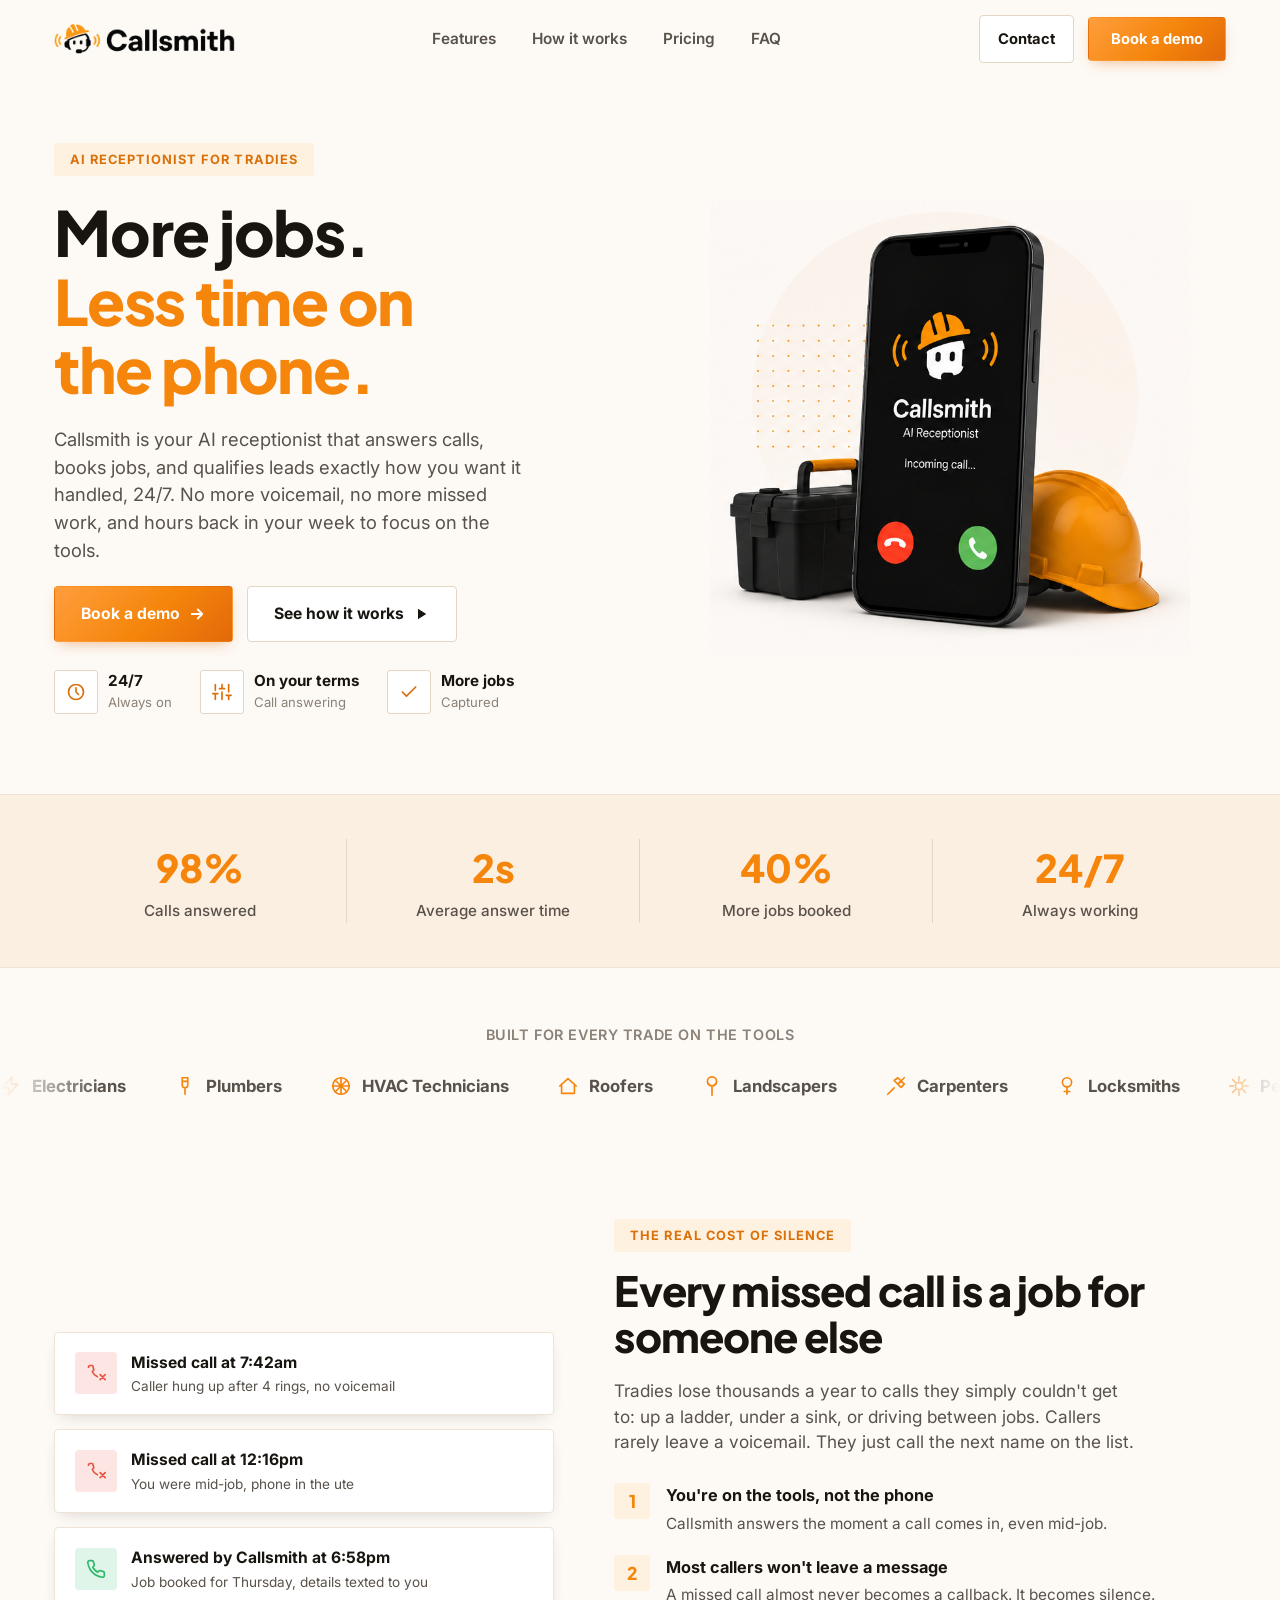
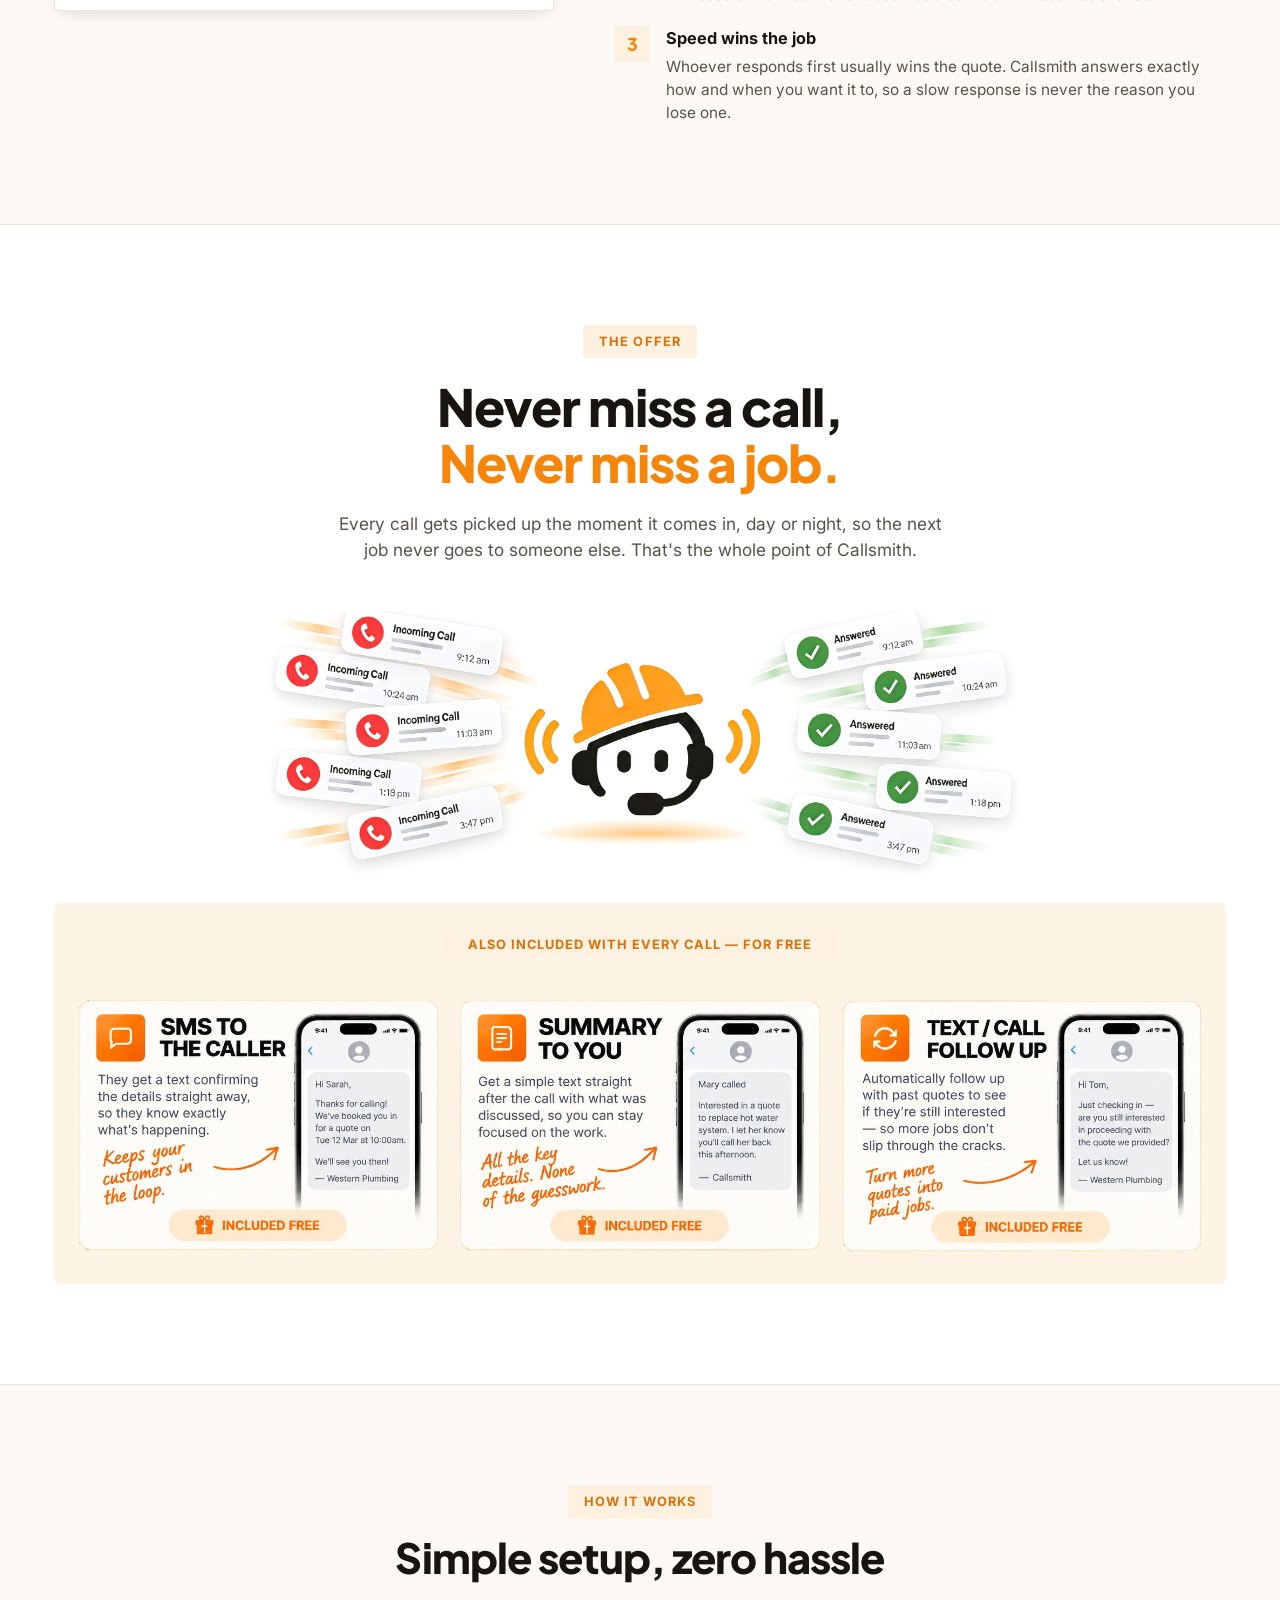
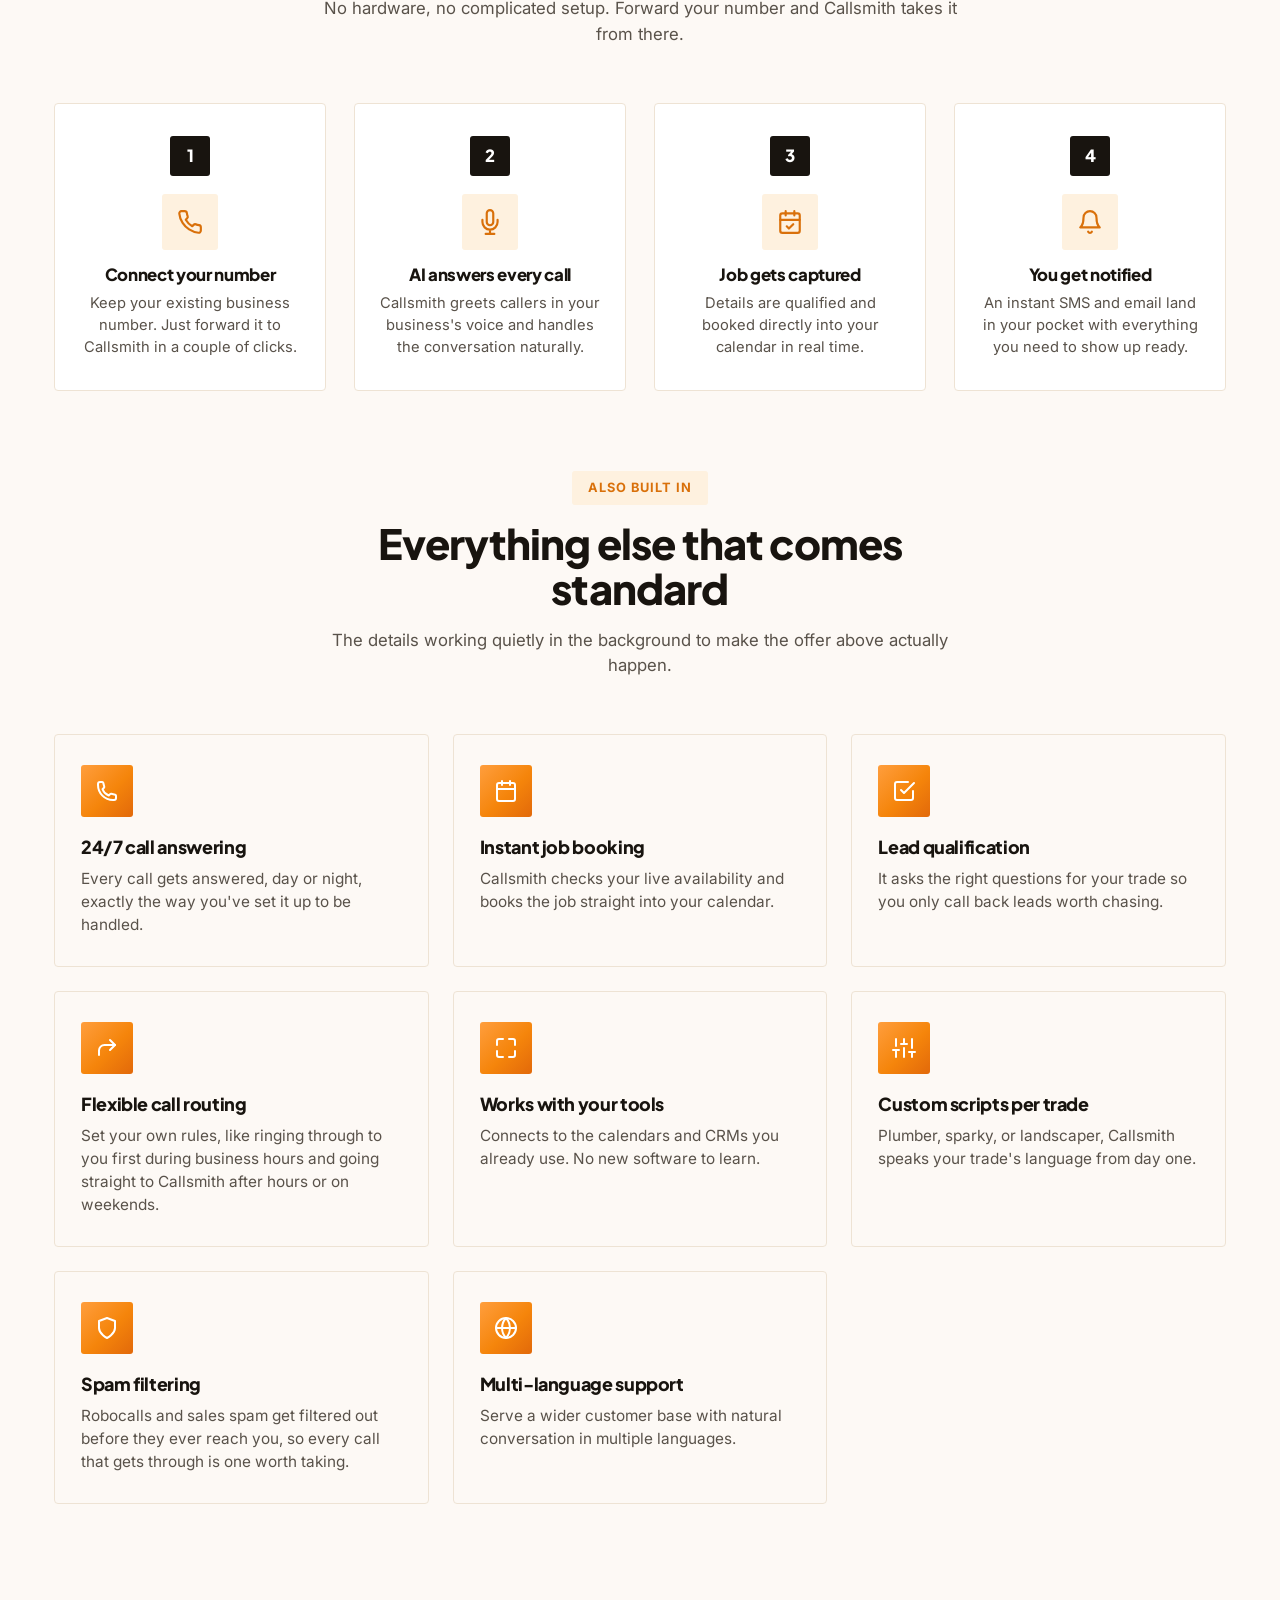
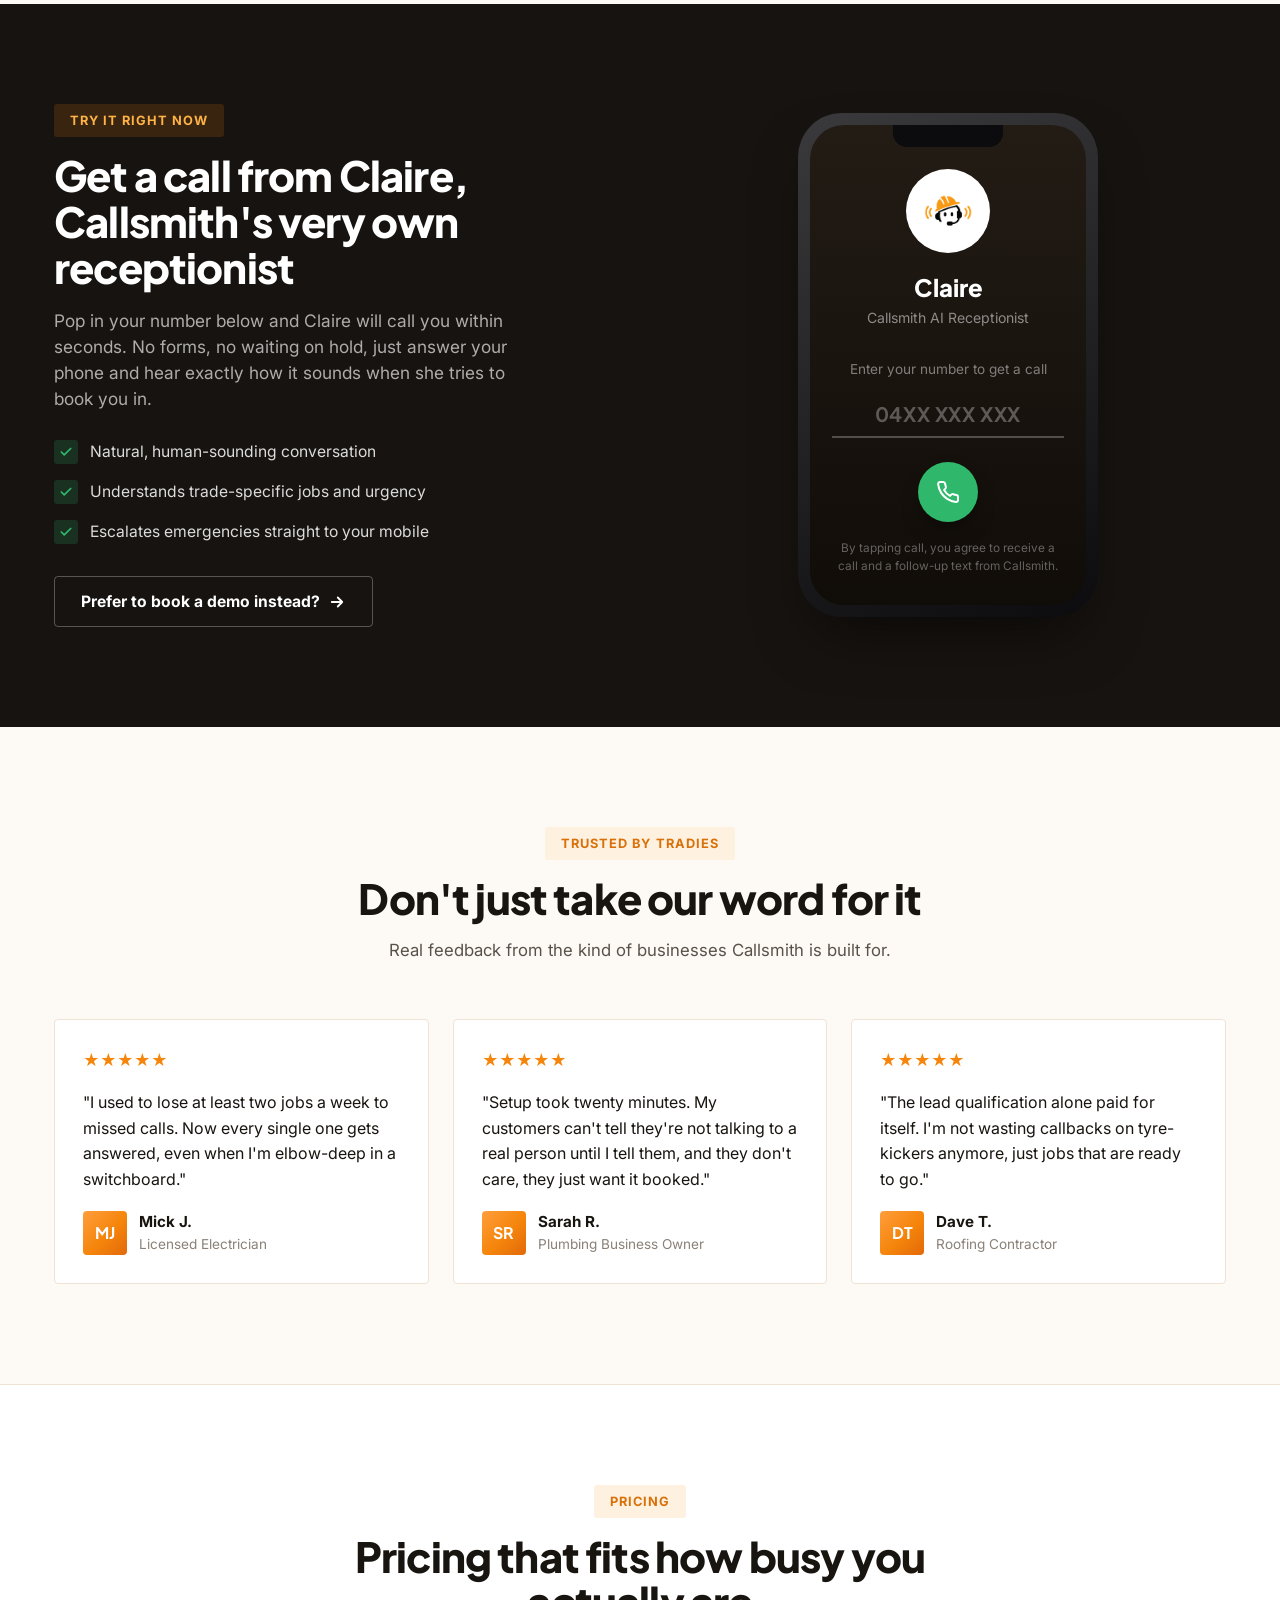
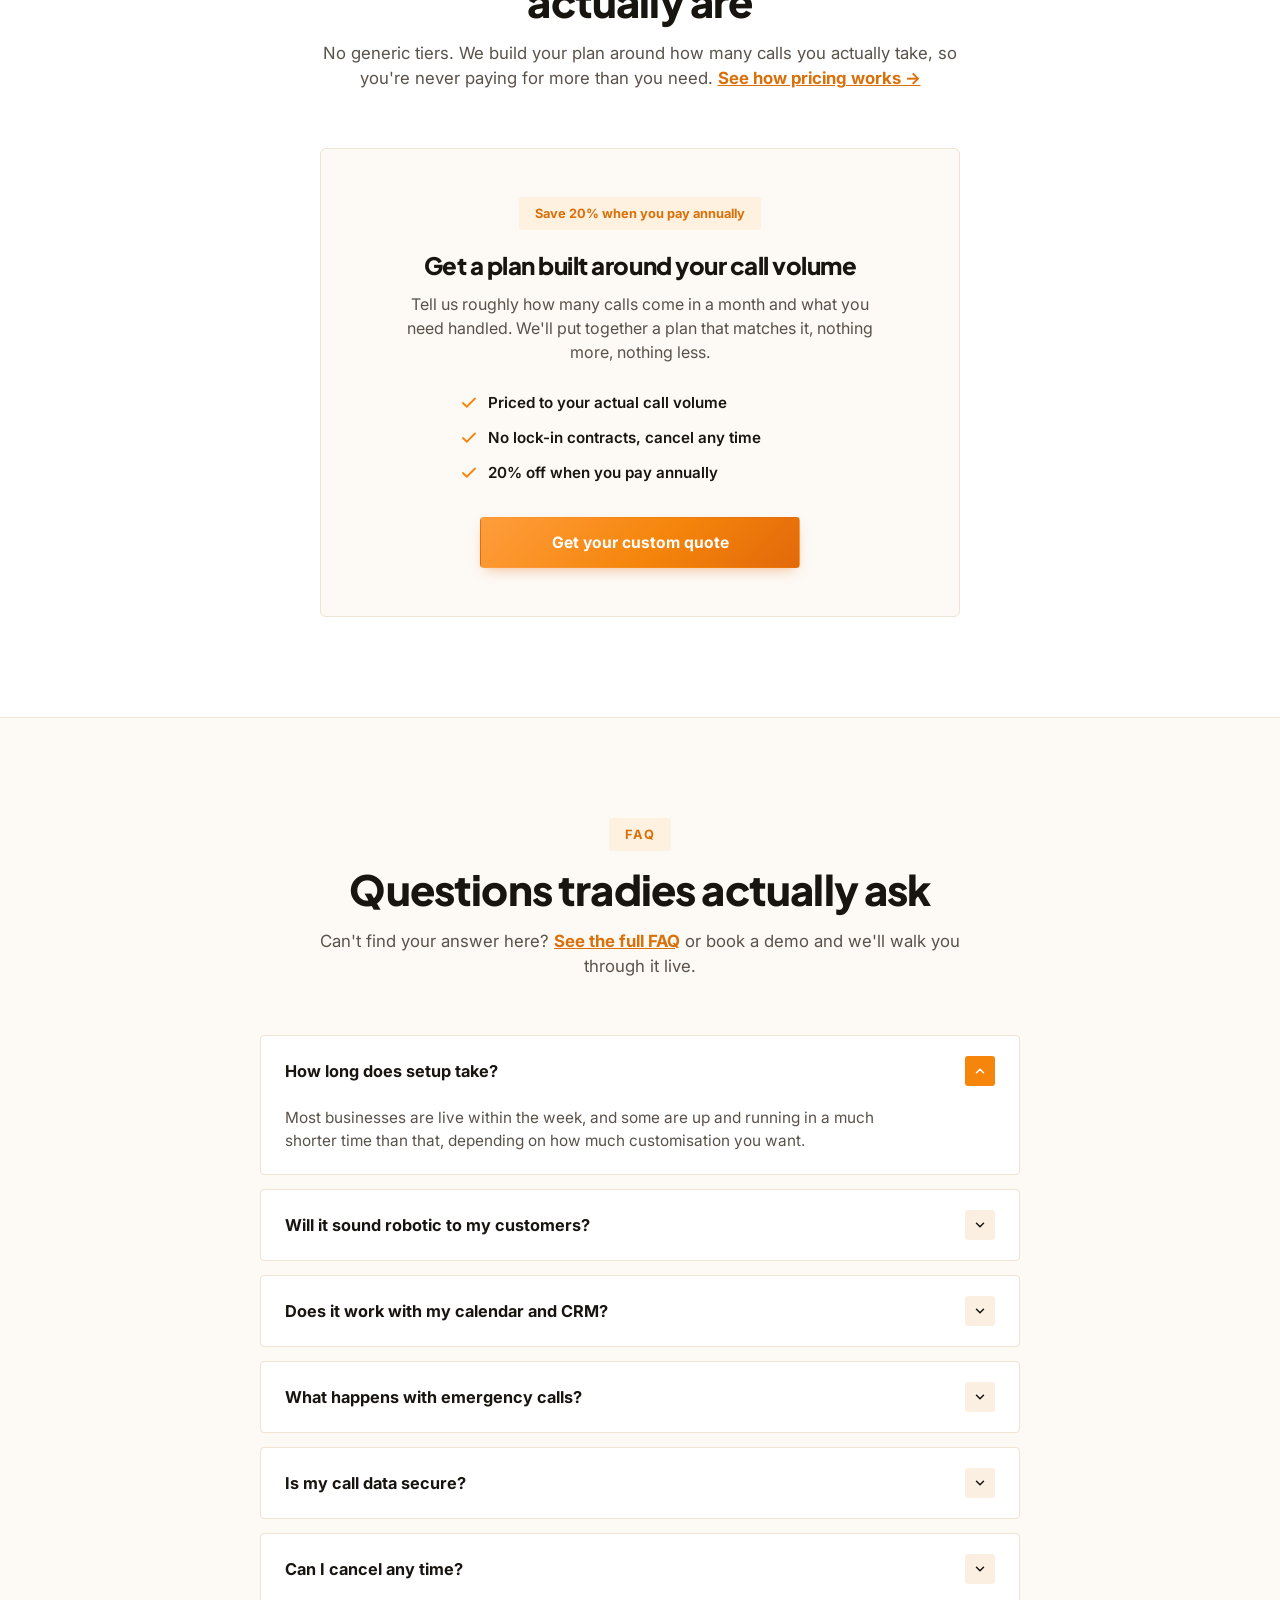
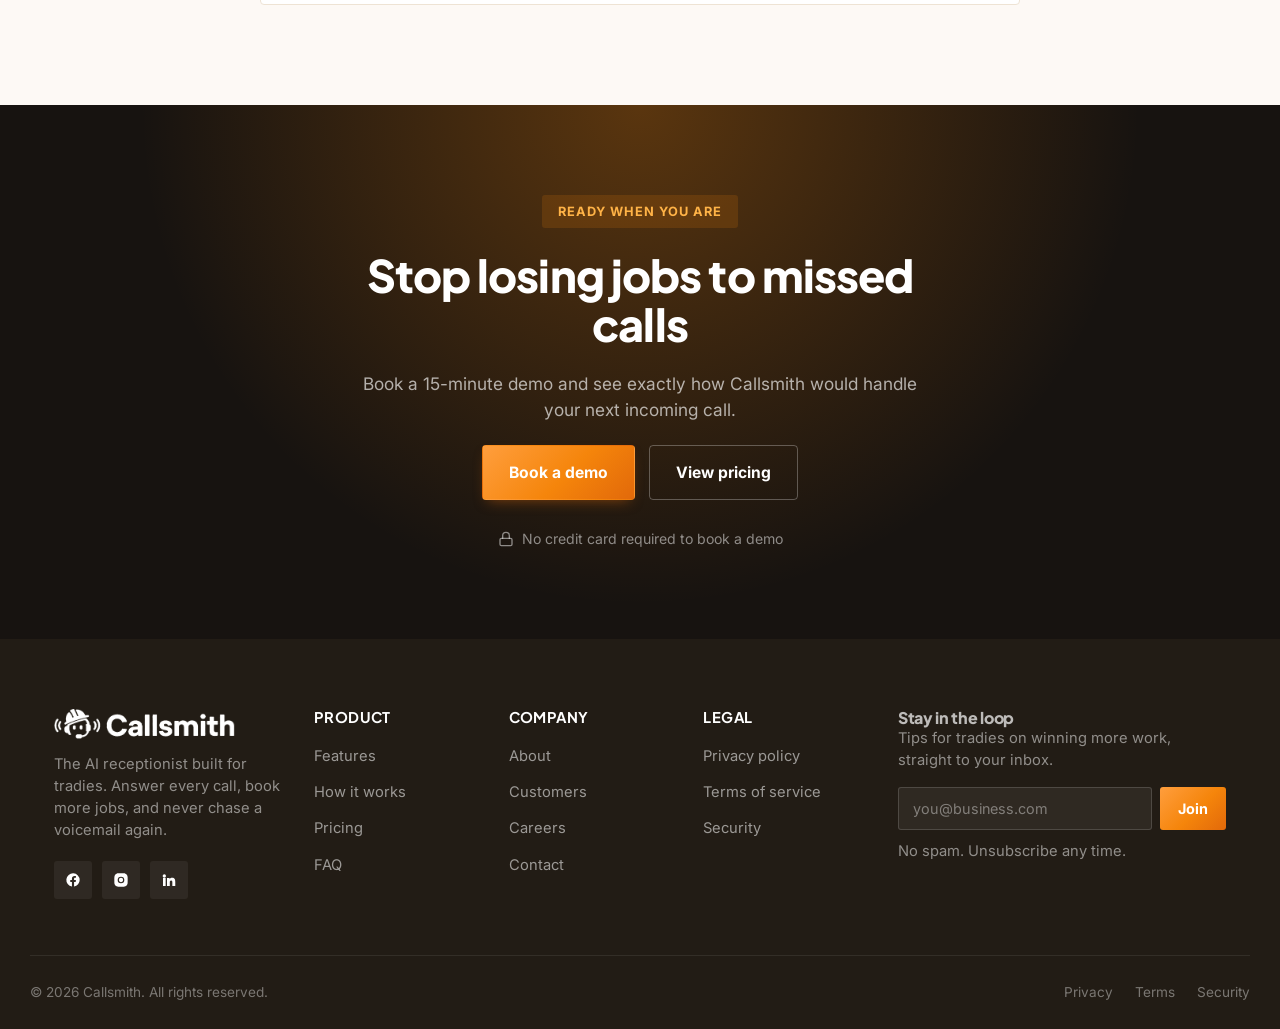
==== commit 30c3bbbf: "Redesign offer/pricing sections and add swipeable bonus carousel - Rebuild the Features section into" ====
--- a/index.html
+++ b/index.html
@@ -27,12 +27,7 @@
   "name": "Callsmith",
   "applicationCategory": "BusinessApplication",
   "operatingSystem": "Web",
-  "description": "AI receptionist for tradies that answers calls, books jobs and qualifies leads 24/7.",
-  "offers": {
-    "@type": "Offer",
-    "price": "129",
-    "priceCurrency": "USD"
-  }
+  "description": "AI receptionist for tradies that answers calls, books jobs and qualifies leads 24/7."
 }
 </script>
 
@@ -171,87 +166,31 @@
     </div>
   </section>
 
-  <!-- ===== Features ===== -->
+  <!-- ===== Features / The Offer ===== -->
   <section class="features" id="features">
     <div class="container">
-      <div class="section-head reveal">
-        <span class="eyebrow">Features</span>
-        <h2>Everything you need to never miss a job</h2>
-        <p>Callsmith runs quietly in the background of your business, handling the front desk work so you can focus on the tools.</p>
-      </div>
-      <div class="features-grid">
-        <div class="feature-card reveal">
-          <button type="button" class="feature-toggle" aria-expanded="false">
-            <div class="feature-icon"><svg viewBox="0 0 24 24" fill="none" stroke="currentColor" stroke-width="2" stroke-linecap="round" stroke-linejoin="round"><path d="M3 5a2 2 0 0 1 2-2h2.28a1 1 0 0 1 .97.76l1 4a1 1 0 0 1-.29.98L7.5 10.25a11 11 0 0 0 6.25 6.25l1.52-1.46a1 1 0 0 1 .98-.29l4 1a1 1 0 0 1 .76.97V19a2 2 0 0 1-2 2h-1C9.7 21 3 14.3 3 6z"/></svg></div>
-            <h3>24/7 call answering</h3>
-            <span class="feature-chev"><svg viewBox="0 0 24 24" fill="none" stroke="currentColor" stroke-width="2.5" stroke-linecap="round" stroke-linejoin="round"><path d="M6 9l6 6 6-6"/></svg></span>
-          </button>
-          <p>Every call gets answered, day or night, exactly the way you've set it up to be handled.</p>
-        </div>
-        <div class="feature-card highlight reveal">
-          <span class="feature-tag">Customer favourite</span>
-          <button type="button" class="feature-toggle" aria-expanded="false">
-            <div class="feature-icon"><svg viewBox="0 0 24 24" fill="none" stroke="currentColor" stroke-width="2" stroke-linecap="round" stroke-linejoin="round"><path d="M12 22s8-4 8-10V5l-8-3-8 3v7c0 6 8 10 8 10z"/></svg></div>
-            <h3>Spam filtering</h3>
-            <span class="feature-chev"><svg viewBox="0 0 24 24" fill="none" stroke="currentColor" stroke-width="2.5" stroke-linecap="round" stroke-linejoin="round"><path d="M6 9l6 6 6-6"/></svg></span>
-          </button>
-          <p>Robocalls and sales spam get filtered out before they ever reach you, so every call that gets through is one worth taking.</p>
-        </div>
-        <div class="feature-card reveal">
-          <button type="button" class="feature-toggle" aria-expanded="false">
-            <div class="feature-icon"><svg viewBox="0 0 24 24" fill="none" stroke="currentColor" stroke-width="2" stroke-linecap="round" stroke-linejoin="round"><rect x="3" y="4" width="18" height="18" rx="2"/><path d="M16 2v4M8 2v4M3 10h18"/></svg></div>
-            <h3>Instant job booking</h3>
-            <span class="feature-chev"><svg viewBox="0 0 24 24" fill="none" stroke="currentColor" stroke-width="2.5" stroke-linecap="round" stroke-linejoin="round"><path d="M6 9l6 6 6-6"/></svg></span>
-          </button>
-          <p>Callsmith checks your live availability and books the job straight into your calendar.</p>
-        </div>
-        <div class="feature-card reveal">
-          <button type="button" class="feature-toggle" aria-expanded="false">
-            <div class="feature-icon"><svg viewBox="0 0 24 24" fill="none" stroke="currentColor" stroke-width="2" stroke-linecap="round" stroke-linejoin="round"><path d="M9 11l3 3L22 4"/><path d="M21 12v7a2 2 0 0 1-2 2H5a2 2 0 0 1-2-2V5a2 2 0 0 1 2-2h11"/></svg></div>
-            <h3>Lead qualification</h3>
-            <span class="feature-chev"><svg viewBox="0 0 24 24" fill="none" stroke="currentColor" stroke-width="2.5" stroke-linecap="round" stroke-linejoin="round"><path d="M6 9l6 6 6-6"/></svg></span>
-          </button>
-          <p>It asks the right questions for your trade so you only call back leads worth chasing.</p>
-        </div>
-        <div class="feature-card reveal">
-          <button type="button" class="feature-toggle" aria-expanded="false">
-            <div class="feature-icon"><svg viewBox="0 0 24 24" fill="none" stroke="currentColor" stroke-width="2" stroke-linecap="round" stroke-linejoin="round"><path d="M21 15a2 2 0 0 1-2 2H7l-4 4V5a2 2 0 0 1 2-2h14a2 2 0 0 1 2 2z"/></svg></div>
-            <h3>SMS follow-up</h3>
-            <span class="feature-chev"><svg viewBox="0 0 24 24" fill="none" stroke="currentColor" stroke-width="2.5" stroke-linecap="round" stroke-linejoin="round"><path d="M6 9l6 6 6-6"/></svg></span>
-          </button>
-          <p>Callers get an instant text confirmation, and you get a summary the second you're free.</p>
-        </div>
-        <div class="feature-card reveal">
-          <button type="button" class="feature-toggle" aria-expanded="false">
-            <div class="feature-icon"><svg viewBox="0 0 24 24" fill="none" stroke="currentColor" stroke-width="2" stroke-linecap="round" stroke-linejoin="round"><path d="M15 14l5-5-5-5"/><path d="M20 9H9.5A5.5 5.5 0 0 0 4 14.5V19"/></svg></div>
-            <h3>Flexible call routing</h3>
-            <span class="feature-chev"><svg viewBox="0 0 24 24" fill="none" stroke="currentColor" stroke-width="2.5" stroke-linecap="round" stroke-linejoin="round"><path d="M6 9l6 6 6-6"/></svg></span>
-          </button>
-          <p>Set your own rules, like ringing through to you first during business hours and going straight to Callsmith after hours or on weekends.</p>
-        </div>
-        <div class="feature-card reveal">
-          <button type="button" class="feature-toggle" aria-expanded="false">
-            <div class="feature-icon"><svg viewBox="0 0 24 24" fill="none" stroke="currentColor" stroke-width="2" stroke-linecap="round" stroke-linejoin="round"><path d="M9 3H5a2 2 0 0 0-2 2v4M9 21H5a2 2 0 0 1-2-2v-4M15 3h4a2 2 0 0 1 2 2v4M15 21h4a2 2 0 0 0 2-2v-4"/></svg></div>
-            <h3>Works with your tools</h3>
-            <span class="feature-chev"><svg viewBox="0 0 24 24" fill="none" stroke="currentColor" stroke-width="2.5" stroke-linecap="round" stroke-linejoin="round"><path d="M6 9l6 6 6-6"/></svg></span>
-          </button>
-          <p>Connects to the calendars and CRMs you already use. No new software to learn.</p>
-        </div>
-        <div class="feature-card reveal">
-          <button type="button" class="feature-toggle" aria-expanded="false">
-            <div class="feature-icon"><svg viewBox="0 0 24 24" fill="none" stroke="currentColor" stroke-width="2" stroke-linecap="round" stroke-linejoin="round"><path d="M4 21v-7M4 10V3M12 21v-9M12 8V3M20 21v-5M20 12V3M1 14h6M9 8h6M17 16h6"/></svg></div>
-            <h3>Custom scripts per trade</h3>
-            <span class="feature-chev"><svg viewBox="0 0 24 24" fill="none" stroke="currentColor" stroke-width="2.5" stroke-linecap="round" stroke-linejoin="round"><path d="M6 9l6 6 6-6"/></svg></span>
-          </button>
-          <p>Plumber, sparky, or landscaper, Callsmith speaks your trade's language from day one.</p>
-        </div>
-        <div class="feature-card reveal">
-          <button type="button" class="feature-toggle" aria-expanded="false">
-            <div class="feature-icon"><svg viewBox="0 0 24 24" fill="none" stroke="currentColor" stroke-width="2" stroke-linecap="round" stroke-linejoin="round"><circle cx="12" cy="12" r="10"/><path d="M2 12h20M12 2a15.3 15.3 0 0 1 4 10 15.3 15.3 0 0 1-4 10 15.3 15.3 0 0 1-4-10 15.3 15.3 0 0 1 4-10z"/></svg></div>
-            <h3>Multi-language support</h3>
-            <span class="feature-chev"><svg viewBox="0 0 24 24" fill="none" stroke="currentColor" stroke-width="2.5" stroke-linecap="round" stroke-linejoin="round"><path d="M6 9l6 6 6-6"/></svg></span>
-          </button>
-          <p>Serve a wider customer base with natural conversation in multiple languages.</p>
+      <div class="offer-hero reveal">
+        <span class="eyebrow offer-pill">The Offer</span>
+        <h2 class="offer-headline">Never miss a call,<span class="line-2">Never miss a job.</span></h2>
+        <p class="offer-lead">Every call gets picked up the moment it comes in, day or night, so the next job never goes to someone else. That's the whole point of Callsmith.</p>
+      </div>
+
+      <img class="offer-visual-img reveal" src="assets/offer-visual.webp" alt="Five incoming calls answered by the Callsmith AI receptionist, day and night">
+
+      <div class="offer-freebies-panel reveal">
+        <span class="eyebrow offer-pill">Also included with every call — for free</span>
+
+        <div class="offer-carousel" id="offerCarousel">
+          <div class="offer-carousel-track" id="offerCarouselTrack">
+            <div class="offer-carousel-item"><img src="assets/offer-card-sms.webp" alt="SMS to the caller: they get a text confirming the details straight away, so they know exactly what's happening"></div>
+            <div class="offer-carousel-item"><img src="assets/offer-card-summary.webp" alt="Summary to you: get a simple text straight after the call with what was discussed, so you can stay focused on the work"></div>
+            <div class="offer-carousel-item"><img src="assets/offer-card-followup.webp" alt="Text or call follow-up: automatically follow up with past quotes to see if they're still interested, so more jobs don't slip through the cracks"></div>
+          </div>
+          <div class="offer-carousel-dots" id="offerCarouselDots">
+            <button type="button" class="offer-dot is-active" data-index="0" aria-label="Show SMS to the caller"></button>
+            <button type="button" class="offer-dot" data-index="1" aria-label="Show summary to you"></button>
+            <button type="button" class="offer-dot" data-index="2" aria-label="Show text or call follow-up"></button>
+          </div>
         </div>
       </div>
     </div>
@@ -289,6 +228,78 @@
           <span class="step-icon"><svg viewBox="0 0 24 24" fill="none" stroke="currentColor" stroke-width="2" stroke-linecap="round" stroke-linejoin="round"><path d="M18 8a6 6 0 0 0-12 0c0 7-3 9-3 9h18s-3-2-3-9"/><path d="M13.73 21a2 2 0 0 1-3.46 0"/></svg></span>
           <h3>You get notified</h3>
           <p>An instant SMS and email land in your pocket with everything you need to show up ready.</p>
+        </div>
+      </div>
+
+      <div class="section-head reveal" style="margin-top:80px;">
+        <span class="eyebrow">Also built in</span>
+        <h2>Everything else that comes standard</h2>
+        <p>The details working quietly in the background to make the offer above actually happen.</p>
+      </div>
+      <div class="features-grid">
+        <div class="feature-card reveal">
+          <button type="button" class="feature-toggle" aria-expanded="false">
+            <div class="feature-icon"><svg viewBox="0 0 24 24" fill="none" stroke="currentColor" stroke-width="2" stroke-linecap="round" stroke-linejoin="round"><path d="M3 5a2 2 0 0 1 2-2h2.28a1 1 0 0 1 .97.76l1 4a1 1 0 0 1-.29.98L7.5 10.25a11 11 0 0 0 6.25 6.25l1.52-1.46a1 1 0 0 1 .98-.29l4 1a1 1 0 0 1 .76.97V19a2 2 0 0 1-2 2h-1C9.7 21 3 14.3 3 6z"/></svg></div>
+            <h3>24/7 call answering</h3>
+            <span class="feature-chev"><svg viewBox="0 0 24 24" fill="none" stroke="currentColor" stroke-width="2.5" stroke-linecap="round" stroke-linejoin="round"><path d="M6 9l6 6 6-6"/></svg></span>
+          </button>
+          <p>Every call gets answered, day or night, exactly the way you've set it up to be handled.</p>
+        </div>
+        <div class="feature-card reveal">
+          <button type="button" class="feature-toggle" aria-expanded="false">
+            <div class="feature-icon"><svg viewBox="0 0 24 24" fill="none" stroke="currentColor" stroke-width="2" stroke-linecap="round" stroke-linejoin="round"><rect x="3" y="4" width="18" height="18" rx="2"/><path d="M16 2v4M8 2v4M3 10h18"/></svg></div>
+            <h3>Instant job booking</h3>
+            <span class="feature-chev"><svg viewBox="0 0 24 24" fill="none" stroke="currentColor" stroke-width="2.5" stroke-linecap="round" stroke-linejoin="round"><path d="M6 9l6 6 6-6"/></svg></span>
+          </button>
+          <p>Callsmith checks your live availability and books the job straight into your calendar.</p>
+        </div>
+        <div class="feature-card reveal">
+          <button type="button" class="feature-toggle" aria-expanded="false">
+            <div class="feature-icon"><svg viewBox="0 0 24 24" fill="none" stroke="currentColor" stroke-width="2" stroke-linecap="round" stroke-linejoin="round"><path d="M9 11l3 3L22 4"/><path d="M21 12v7a2 2 0 0 1-2 2H5a2 2 0 0 1-2-2V5a2 2 0 0 1 2-2h11"/></svg></div>
+            <h3>Lead qualification</h3>
+            <span class="feature-chev"><svg viewBox="0 0 24 24" fill="none" stroke="currentColor" stroke-width="2.5" stroke-linecap="round" stroke-linejoin="round"><path d="M6 9l6 6 6-6"/></svg></span>
+          </button>
+          <p>It asks the right questions for your trade so you only call back leads worth chasing.</p>
+        </div>
+        <div class="feature-card reveal">
+          <button type="button" class="feature-toggle" aria-expanded="false">
+            <div class="feature-icon"><svg viewBox="0 0 24 24" fill="none" stroke="currentColor" stroke-width="2" stroke-linecap="round" stroke-linejoin="round"><path d="M15 14l5-5-5-5"/><path d="M20 9H9.5A5.5 5.5 0 0 0 4 14.5V19"/></svg></div>
+            <h3>Flexible call routing</h3>
+            <span class="feature-chev"><svg viewBox="0 0 24 24" fill="none" stroke="currentColor" stroke-width="2.5" stroke-linecap="round" stroke-linejoin="round"><path d="M6 9l6 6 6-6"/></svg></span>
+          </button>
+          <p>Set your own rules, like ringing through to you first during business hours and going straight to Callsmith after hours or on weekends.</p>
+        </div>
+        <div class="feature-card reveal">
+          <button type="button" class="feature-toggle" aria-expanded="false">
+            <div class="feature-icon"><svg viewBox="0 0 24 24" fill="none" stroke="currentColor" stroke-width="2" stroke-linecap="round" stroke-linejoin="round"><path d="M9 3H5a2 2 0 0 0-2 2v4M9 21H5a2 2 0 0 1-2-2v-4M15 3h4a2 2 0 0 1 2 2v4M15 21h4a2 2 0 0 0 2-2v-4"/></svg></div>
+            <h3>Works with your tools</h3>
+            <span class="feature-chev"><svg viewBox="0 0 24 24" fill="none" stroke="currentColor" stroke-width="2.5" stroke-linecap="round" stroke-linejoin="round"><path d="M6 9l6 6 6-6"/></svg></span>
+          </button>
+          <p>Connects to the calendars and CRMs you already use. No new software to learn.</p>
+        </div>
+        <div class="feature-card reveal">
+          <button type="button" class="feature-toggle" aria-expanded="false">
+            <div class="feature-icon"><svg viewBox="0 0 24 24" fill="none" stroke="currentColor" stroke-width="2" stroke-linecap="round" stroke-linejoin="round"><path d="M4 21v-7M4 10V3M12 21v-9M12 8V3M20 21v-5M20 12V3M1 14h6M9 8h6M17 16h6"/></svg></div>
+            <h3>Custom scripts per trade</h3>
+            <span class="feature-chev"><svg viewBox="0 0 24 24" fill="none" stroke="currentColor" stroke-width="2.5" stroke-linecap="round" stroke-linejoin="round"><path d="M6 9l6 6 6-6"/></svg></span>
+          </button>
+          <p>Plumber, sparky, or landscaper, Callsmith speaks your trade's language from day one.</p>
+        </div>
+        <div class="feature-card reveal">
+          <button type="button" class="feature-toggle" aria-expanded="false">
+            <div class="feature-icon"><svg viewBox="0 0 24 24" fill="none" stroke="currentColor" stroke-width="2" stroke-linecap="round" stroke-linejoin="round"><path d="M12 22s8-4 8-10V5l-8-3-8 3v7c0 6 8 10 8 10z"/></svg></div>
+            <h3>Spam filtering</h3>
+            <span class="feature-chev"><svg viewBox="0 0 24 24" fill="none" stroke="currentColor" stroke-width="2.5" stroke-linecap="round" stroke-linejoin="round"><path d="M6 9l6 6 6-6"/></svg></span>
+          </button>
+          <p>Robocalls and sales spam get filtered out before they ever reach you, so every call that gets through is one worth taking.</p>
+        </div>
+        <div class="feature-card reveal">
+          <button type="button" class="feature-toggle" aria-expanded="false">
+            <div class="feature-icon"><svg viewBox="0 0 24 24" fill="none" stroke="currentColor" stroke-width="2" stroke-linecap="round" stroke-linejoin="round"><circle cx="12" cy="12" r="10"/><path d="M2 12h20M12 2a15.3 15.3 0 0 1 4 10 15.3 15.3 0 0 1-4 10 15.3 15.3 0 0 1-4-10 15.3 15.3 0 0 1 4-10z"/></svg></div>
+            <h3>Multi-language support</h3>
+            <span class="feature-chev"><svg viewBox="0 0 24 24" fill="none" stroke="currentColor" stroke-width="2.5" stroke-linecap="round" stroke-linejoin="round"><path d="M6 9l6 6 6-6"/></svg></span>
+          </button>
+          <p>Serve a wider customer base with natural conversation in multiple languages.</p>
         </div>
       </div>
     </div>
@@ -402,54 +413,19 @@
     <div class="container">
       <div class="section-head reveal">
         <span class="eyebrow">Pricing</span>
-        <h2>Simple pricing that pays for itself</h2>
-        <p>One recovered job covers the cost for months. Cancel any time, no lock-in contracts. <a href="pricing.html" style="color:var(--orange-dark);font-weight:700;text-decoration:underline;">See the full plan comparison →</a></p>
-      </div>
-      <div class="billing-toggle reveal">
-        <span class="active" id="labelMonthly">Monthly</span>
-        <button class="toggle-switch" id="billingToggle" aria-label="Toggle annual billing"></button>
-        <span id="labelYearly">Annual</span>
-        <span class="save-badge">Save 20%</span>
-      </div>
-      <div class="pricing-grid">
-        <div class="price-card reveal">
-          <h3>Starter</h3>
-          <p class="plan-desc">For solo operators getting started with call automation.</p>
-          <div class="price-amount"><span class="amt" data-monthly="79" data-yearly="63">$79</span><span class="per">/ month</span></div>
-          <ul class="price-features">
-            <li><svg viewBox="0 0 24 24" fill="none" stroke="currentColor" stroke-width="2.4" stroke-linecap="round" stroke-linejoin="round"><path d="M20 6L9 17l-5-5"/></svg>Up to 150 calls / month</li>
-            <li><svg viewBox="0 0 24 24" fill="none" stroke="currentColor" stroke-width="2.4" stroke-linecap="round" stroke-linejoin="round"><path d="M20 6L9 17l-5-5"/></svg>24/7 call answering</li>
-            <li><svg viewBox="0 0 24 24" fill="none" stroke="currentColor" stroke-width="2.4" stroke-linecap="round" stroke-linejoin="round"><path d="M20 6L9 17l-5-5"/></svg>SMS confirmations</li>
-            <li><svg viewBox="0 0 24 24" fill="none" stroke="currentColor" stroke-width="2.4" stroke-linecap="round" stroke-linejoin="round"><path d="M20 6L9 17l-5-5"/></svg>Call transcripts</li>
-          </ul>
-          <button class="btn btn-secondary btn-block" data-open-modal>Get started</button>
-        </div>
-        <div class="price-card popular reveal">
-          <span class="popular-tag">Most popular</span>
-          <h3>Growth</h3>
-          <p class="plan-desc">For growing teams that can't afford a single missed call.</p>
-          <div class="price-amount"><span class="amt" data-monthly="149" data-yearly="119">$149</span><span class="per">/ month</span></div>
-          <ul class="price-features">
-            <li><svg viewBox="0 0 24 24" fill="none" stroke="currentColor" stroke-width="2.4" stroke-linecap="round" stroke-linejoin="round"><path d="M20 6L9 17l-5-5"/></svg>Up to 600 calls / month</li>
-            <li><svg viewBox="0 0 24 24" fill="none" stroke="currentColor" stroke-width="2.4" stroke-linecap="round" stroke-linejoin="round"><path d="M20 6L9 17l-5-5"/></svg>Calendar &amp; CRM integrations</li>
-            <li><svg viewBox="0 0 24 24" fill="none" stroke="currentColor" stroke-width="2.4" stroke-linecap="round" stroke-linejoin="round"><path d="M20 6L9 17l-5-5"/></svg>Custom call scripts</li>
-            <li><svg viewBox="0 0 24 24" fill="none" stroke="currentColor" stroke-width="2.4" stroke-linecap="round" stroke-linejoin="round"><path d="M20 6L9 17l-5-5"/></svg>Lead qualification &amp; routing</li>
-            <li><svg viewBox="0 0 24 24" fill="none" stroke="currentColor" stroke-width="2.4" stroke-linecap="round" stroke-linejoin="round"><path d="M20 6L9 17l-5-5"/></svg>Priority support</li>
-          </ul>
-          <button class="btn btn-primary btn-block" data-open-modal>Get started</button>
-        </div>
-        <div class="price-card reveal">
-          <h3>Pro</h3>
-          <p class="plan-desc">For multi-crew businesses and franchises at scale.</p>
-          <div class="price-amount"><span class="amt" data-monthly="299" data-yearly="239">$299</span><span class="per">/ month</span></div>
-          <ul class="price-features">
-            <li><svg viewBox="0 0 24 24" fill="none" stroke="currentColor" stroke-width="2.4" stroke-linecap="round" stroke-linejoin="round"><path d="M20 6L9 17l-5-5"/></svg>Unlimited calls</li>
-            <li><svg viewBox="0 0 24 24" fill="none" stroke="currentColor" stroke-width="2.4" stroke-linecap="round" stroke-linejoin="round"><path d="M20 6L9 17l-5-5"/></svg>Multiple locations &amp; numbers</li>
-            <li><svg viewBox="0 0 24 24" fill="none" stroke="currentColor" stroke-width="2.4" stroke-linecap="round" stroke-linejoin="round"><path d="M20 6L9 17l-5-5"/></svg>Multi-language support</li>
-            <li><svg viewBox="0 0 24 24" fill="none" stroke="currentColor" stroke-width="2.4" stroke-linecap="round" stroke-linejoin="round"><path d="M20 6L9 17l-5-5"/></svg>Dedicated account manager</li>
-          </ul>
-          <button class="btn btn-secondary btn-block" data-open-modal>Contact sales</button>
-        </div>
+        <h2>Pricing that fits how busy you actually are</h2>
+        <p>No generic tiers. We build your plan around how many calls you actually take, so you're never paying for more than you need. <a href="pricing.html" style="color:var(--orange-dark);font-weight:700;text-decoration:underline;">See how pricing works →</a></p>
+      </div>
+      <div class="pricing-custom reveal">
+        <span class="pricing-custom-badge">Save 20% when you pay annually</span>
+        <h3>Get a plan built around your call volume</h3>
+        <p>Tell us roughly how many calls come in a month and what you need handled. We'll put together a plan that matches it, nothing more, nothing less.</p>
+        <ul class="pricing-custom-points">
+          <li><svg viewBox="0 0 24 24" fill="none" stroke="currentColor" stroke-width="2.4" stroke-linecap="round" stroke-linejoin="round"><path d="M20 6L9 17l-5-5"/></svg>Priced to your actual call volume</li>
+          <li><svg viewBox="0 0 24 24" fill="none" stroke="currentColor" stroke-width="2.4" stroke-linecap="round" stroke-linejoin="round"><path d="M20 6L9 17l-5-5"/></svg>No lock-in contracts, cancel any time</li>
+          <li><svg viewBox="0 0 24 24" fill="none" stroke="currentColor" stroke-width="2.4" stroke-linecap="round" stroke-linejoin="round"><path d="M20 6L9 17l-5-5"/></svg>20% off when you pay annually</li>
+        </ul>
+        <button class="btn btn-primary btn-block" data-open-modal>Get your custom quote</button>
       </div>
     </div>
   </section>
--- a/assets/styles.css
+++ b/assets/styles.css
@@ -309,24 +309,13 @@
   gap:60px;
   align-items:center;
 }
-.problem-visual{
-  background:var(--dark);
-  border-radius:var(--radius-lg);
-  padding:36px;
-  color:#fff;
-  position:relative;
-  overflow:hidden;
-}
-.problem-visual::after{
-  content:'';
-  position:absolute;inset:0;
-  background:radial-gradient(circle at 80% 0%, rgba(245,133,11,0.28), transparent 55%);
-}
+.problem-visual{position:relative;}
 .missed-call-card{
   position:relative;
-  background:rgba(255,255,255,0.06);
-  border:1px solid rgba(255,255,255,0.1);
+  background:var(--white);
+  border:1px solid var(--line);
   border-radius:var(--radius-md);
+  box-shadow:var(--shadow-card);
   padding:18px 20px;
   display:flex;
   align-items:center;
@@ -339,11 +328,11 @@
   display:flex;align-items:center;justify-content:center;
   flex-shrink:0;
 }
-.missed-call-card.bad .mc-icon{background:rgba(232,84,63,0.18);color:var(--red);}
-.missed-call-card.good .mc-icon{background:rgba(47,184,107,0.18);color:var(--green);}
+.missed-call-card.bad .mc-icon{background:rgba(232,84,63,0.15);color:var(--red);}
+.missed-call-card.good .mc-icon{background:rgba(47,184,107,0.15);color:var(--green);}
 .missed-call-card .mc-icon svg{width:20px;height:20px;}
-.missed-call-card strong{display:block;font-size:0.98rem;}
-.missed-call-card span{display:block;font-size:0.85rem;color:rgba(255,255,255,0.6);margin-top:2px;}
+.missed-call-card strong{display:block;font-size:0.98rem;color:var(--ink);}
+.missed-call-card span{display:block;font-size:0.85rem;color:var(--ink-soft);margin-top:2px;}
 
 .problem-copy h2{font-size:clamp(1.9rem,3.6vw,2.6rem);margin-bottom:18px;}
 .problem-copy p.lead{color:var(--ink-soft);font-size:1.08rem;margin-bottom:28px;max-width:520px;}
@@ -420,6 +409,47 @@
   cursor:default;
 }
 .feature-chev{display:none;}
+
+/* ----- Offer (top of Features) ----- */
+.offer-hero{text-align:center;}
+.offer-pill{margin-bottom:20px;}
+.offer-headline{font-size:clamp(2rem,4.4vw,3.2rem);}
+.offer-headline .line-2{color:var(--orange);display:block;}
+.offer-lead{
+  color:var(--ink-soft);font-size:1.08rem;
+  max-width:620px;margin:20px auto 0;
+}
+.offer-visual-img{
+  display:block;
+  width:100%;
+  max-width:780px;
+  height:auto;
+  margin:48px auto 0;
+}
+.offer-freebies-panel{
+  margin-top:28px;
+  text-align:center;
+  background:#FDF4E5;
+  border-radius:var(--radius-lg);
+  padding:28px 0 32px;
+}
+.offer-freebies-panel > .eyebrow{padding:0 24px;}
+
+/* Carousel: side-by-side grid on desktop, swipeable on mobile (see breakpoints) */
+.offer-carousel{margin-top:24px;}
+.offer-carousel-track{
+  display:grid;
+  grid-template-columns:repeat(3,1fr);
+  gap:20px;
+  padding:0 24px;
+}
+.offer-carousel-item img{
+  display:block;
+  width:100%;
+  height:auto;
+  border-radius:var(--radius-md);
+}
+.offer-carousel-dots{display:none;}
 
 /* ===== How it works ===== */
 .how{padding:100px 0;}
@@ -668,34 +698,40 @@
 /* ===== Pricing ===== */
 .pricing{padding:100px 0;background:var(--white);border-top:1px solid var(--line);border-bottom:1px solid var(--line);}
 .pricing.no-border{border:none;}
-.billing-toggle{
-  display:flex;align-items:center;justify-content:center;gap:14px;
-  margin-bottom:50px;
-  flex-wrap:wrap;
-}
-.billing-toggle span{font-weight:600;color:var(--ink-faint);font-size:0.95rem;}
-.billing-toggle span.active{color:var(--ink);}
-.toggle-switch{
-  width:52px;height:30px;border-radius:4px;
-  background:var(--ink);
-  position:relative;
-  border:none;
-  flex-shrink:0;
-}
-.toggle-switch::after{
-  content:'';
-  position:absolute;
-  top:3px;left:3px;
-  width:24px;height:24px;border-radius:2px;
-  background:#fff;
-  transition:transform .22s ease;
-}
-.toggle-switch.on::after{transform:translateX(22px);}
-.save-badge{
+
+.pricing-custom{
+  max-width:640px;
+  margin:0 auto;
+  background:var(--cream);
+  border:1px solid var(--line);
+  border-radius:var(--radius-lg);
+  padding:48px 40px;
+  text-align:center;
+}
+.pricing-custom-badge{
+  display:inline-block;
   background:var(--orange-wash);color:var(--orange-dark);
-  font-size:0.75rem;font-weight:700;
-  padding:3px 10px;border-radius:3px;
-}
+  font-size:0.8rem;font-weight:700;
+  padding:7px 16px;border-radius:3px;
+  margin-bottom:22px;
+}
+.pricing-custom h3{font-size:1.5rem;margin-bottom:14px;}
+.pricing-custom > p{color:var(--ink-soft);font-size:1rem;max-width:480px;margin:0 auto 28px;}
+.pricing-custom-points{
+  display:flex;flex-direction:column;gap:12px;
+  text-align:left;
+  max-width:360px;margin:0 auto 32px;
+}
+.pricing-custom-points li{display:flex;align-items:flex-start;gap:10px;font-size:0.95rem;font-weight:600;}
+.pricing-custom-points li svg{width:18px;height:18px;color:var(--orange);flex-shrink:0;margin-top:2px;}
+.pricing-custom .btn{max-width:320px;margin:0 auto;}
+
+.annual-note{
+  display:flex;align-items:center;justify-content:center;gap:10px;
+  margin-bottom:44px;
+  color:var(--orange-dark);font-weight:700;font-size:0.95rem;
+}
+.annual-note svg{width:18px;height:18px;flex-shrink:0;}
 
 .pricing-grid{
   display:grid;
@@ -728,11 +764,13 @@
 }
 .price-card h3{font-size:1.2rem;margin-bottom:8px;}
 .price-card.popular p.plan-desc{color:rgba(255,255,255,0.6);}
-.price-card p.plan-desc{color:var(--ink-soft);font-size:0.92rem;margin-bottom:22px;}
-.price-amount{display:flex;align-items:baseline;gap:6px;margin-bottom:24px;}
-.price-amount .amt{font-family:'Plus Jakarta Sans',sans-serif;font-weight:800;font-size:2.6rem;}
-.price-amount .per{color:var(--ink-faint);font-size:0.95rem;}
-.price-card.popular .price-amount .per{color:rgba(255,255,255,0.55);}
+.price-card p.plan-desc{color:var(--ink-soft);font-size:0.92rem;margin-bottom:10px;}
+.plan-fit{
+  display:inline-block;
+  color:var(--orange-dark);font-weight:700;font-size:0.85rem;
+  margin-bottom:22px;
+}
+.price-card.popular .plan-fit{color:var(--orange-light);}
 .price-features{display:flex;flex-direction:column;gap:13px;margin-bottom:28px;flex-grow:1;}
 .price-features li{display:flex;align-items:flex-start;gap:10px;font-size:0.92rem;}
 .price-features li svg{width:18px;height:18px;color:var(--orange);flex-shrink:0;margin-top:1px;}
@@ -1104,6 +1142,27 @@
 }
 @media (max-width:600px){
   .container{padding:0 18px;}
+  .offer-freebies-panel > .eyebrow{padding:0 18px;}
+  .offer-carousel-track{
+    display:flex;
+    gap:16px;
+    overflow-x:auto;
+    scroll-snap-type:x mandatory;
+    padding:0 7%;
+    -webkit-overflow-scrolling:touch;
+    scrollbar-width:none;
+  }
+  .offer-carousel-track::-webkit-scrollbar{display:none;}
+  .offer-carousel-item{flex:0 0 86%;scroll-snap-align:center;}
+  .offer-carousel-dots{
+    display:flex;justify-content:center;gap:8px;margin-top:20px;
+  }
+  .offer-dot{
+    width:8px;height:8px;border-radius:50%;
+    background:var(--line-strong);border:none;padding:0;cursor:pointer;
+    transition:background .2s ease, transform .2s ease;
+  }
+  .offer-dot.is-active{background:var(--orange);transform:scale(1.3);}
   .features-grid{grid-template-columns:1fr;}
   .how-steps{grid-template-columns:1fr;}
   .stats-grid{grid-template-columns:1fr 1fr;}
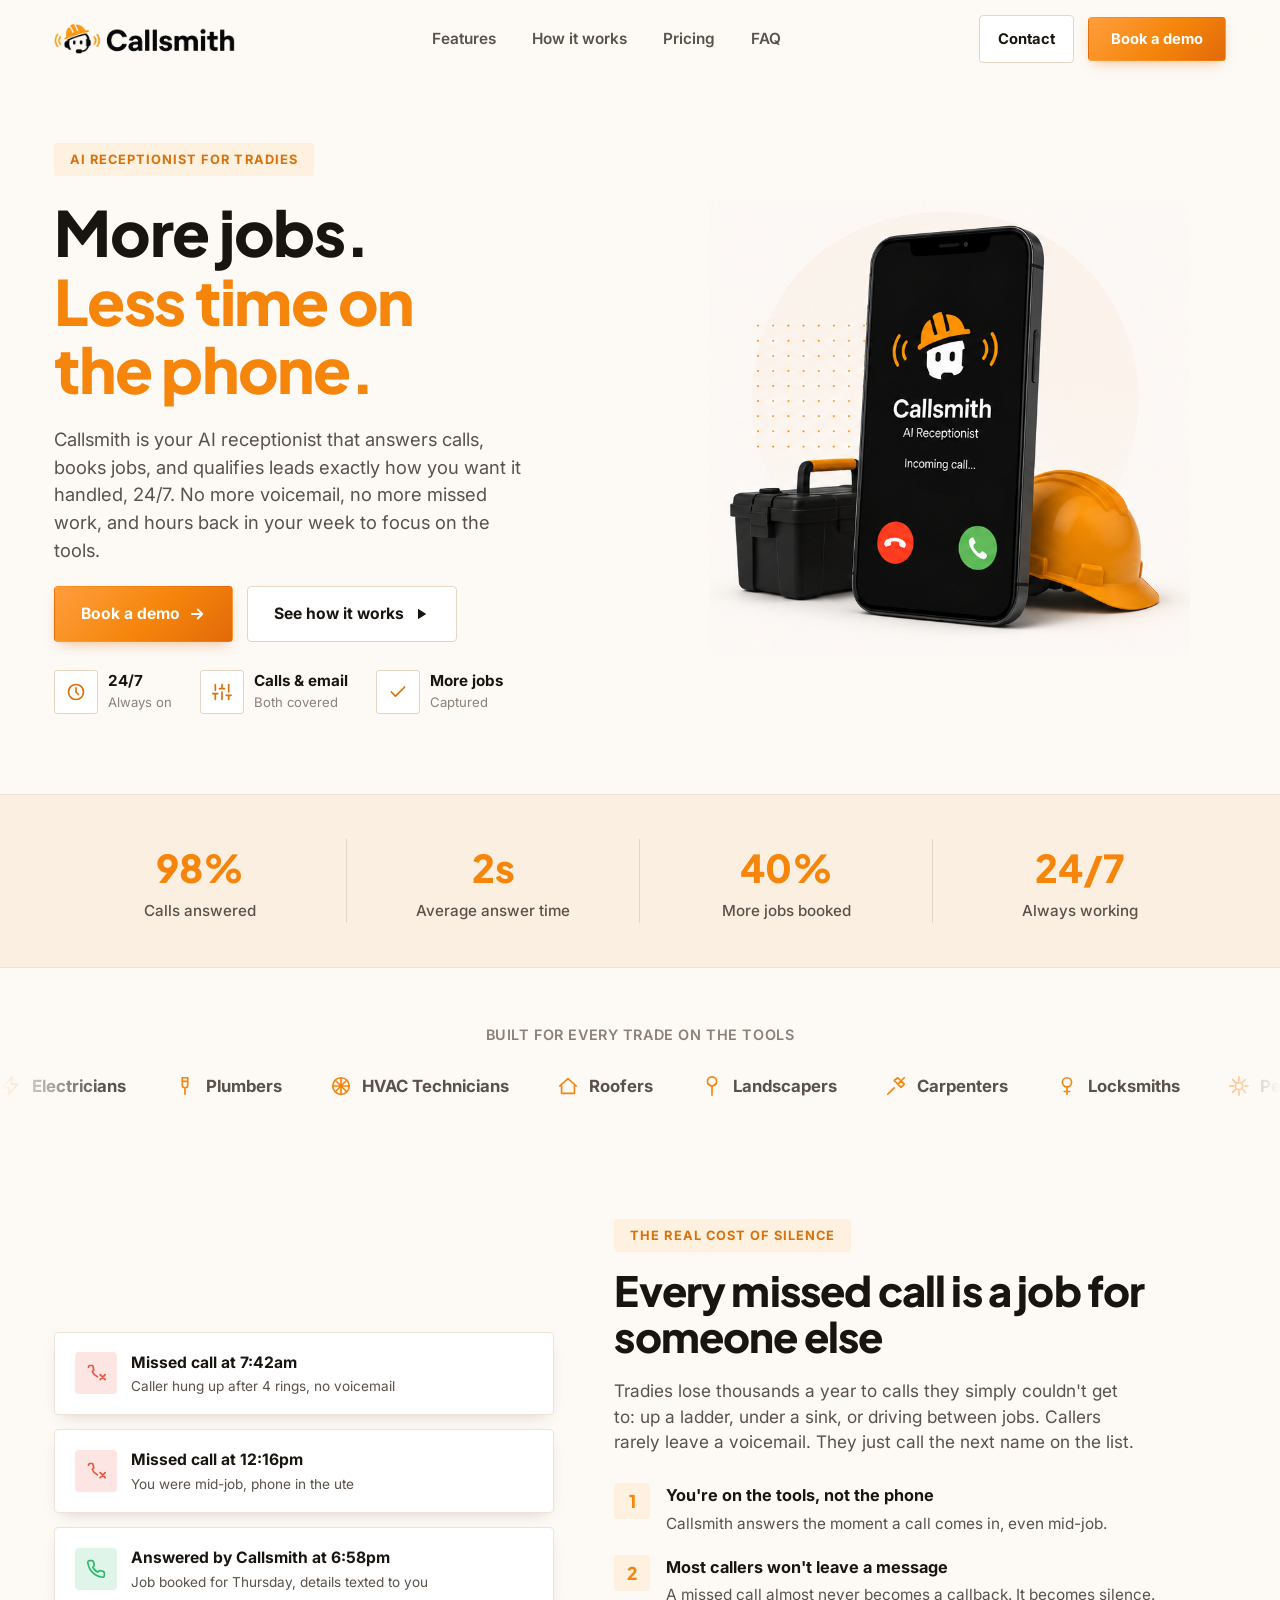
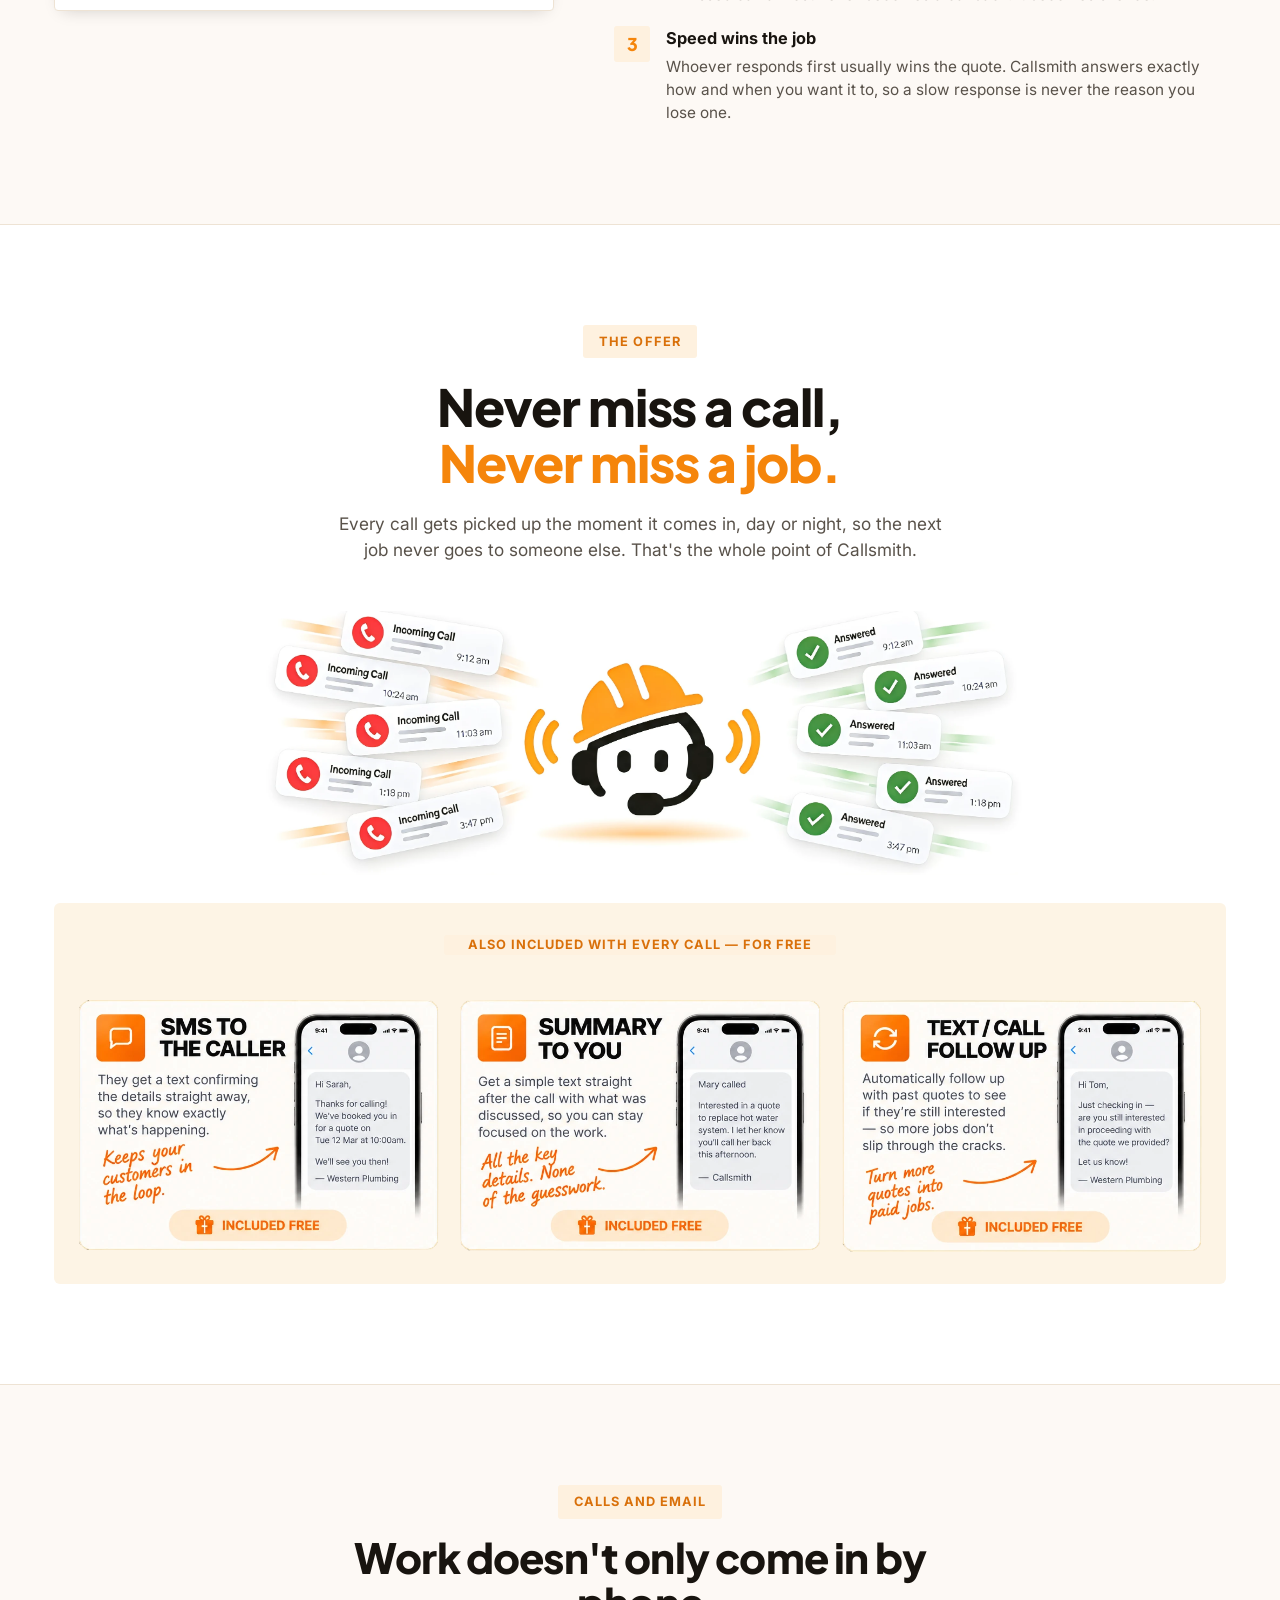
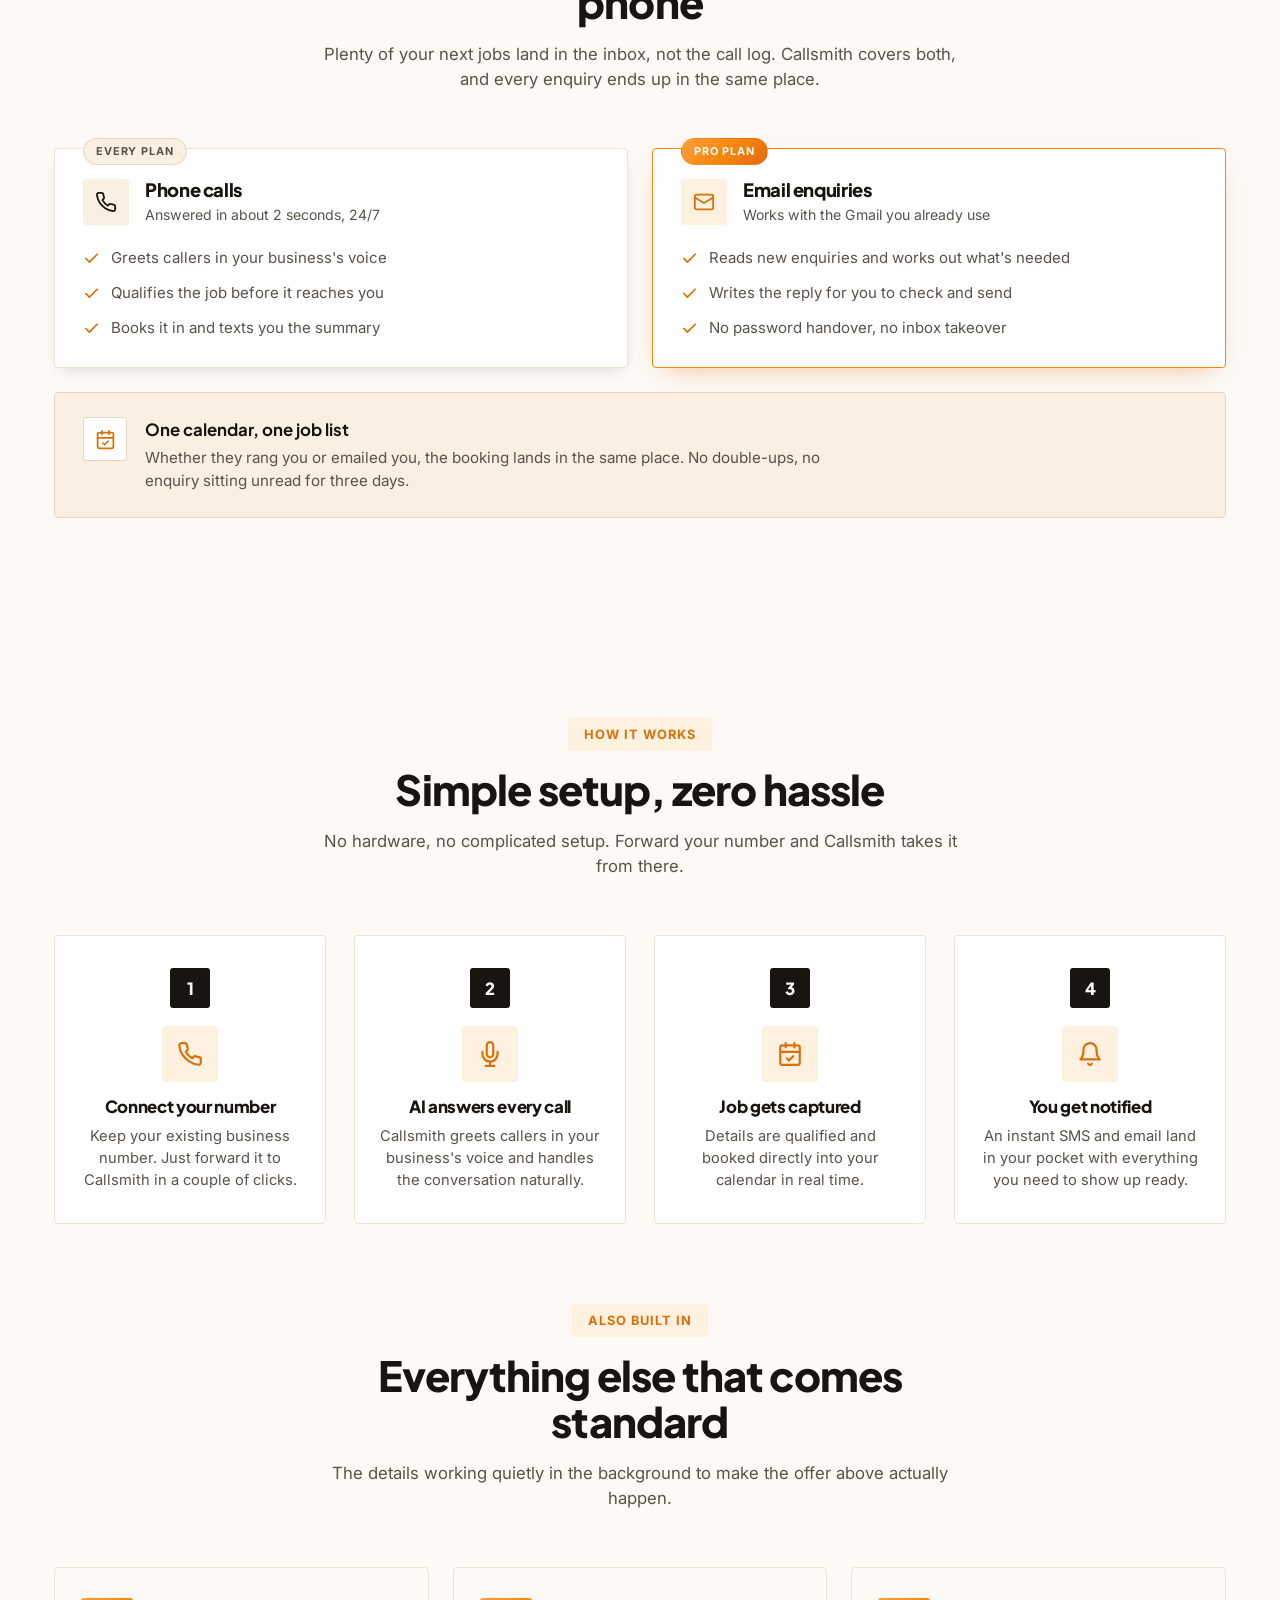
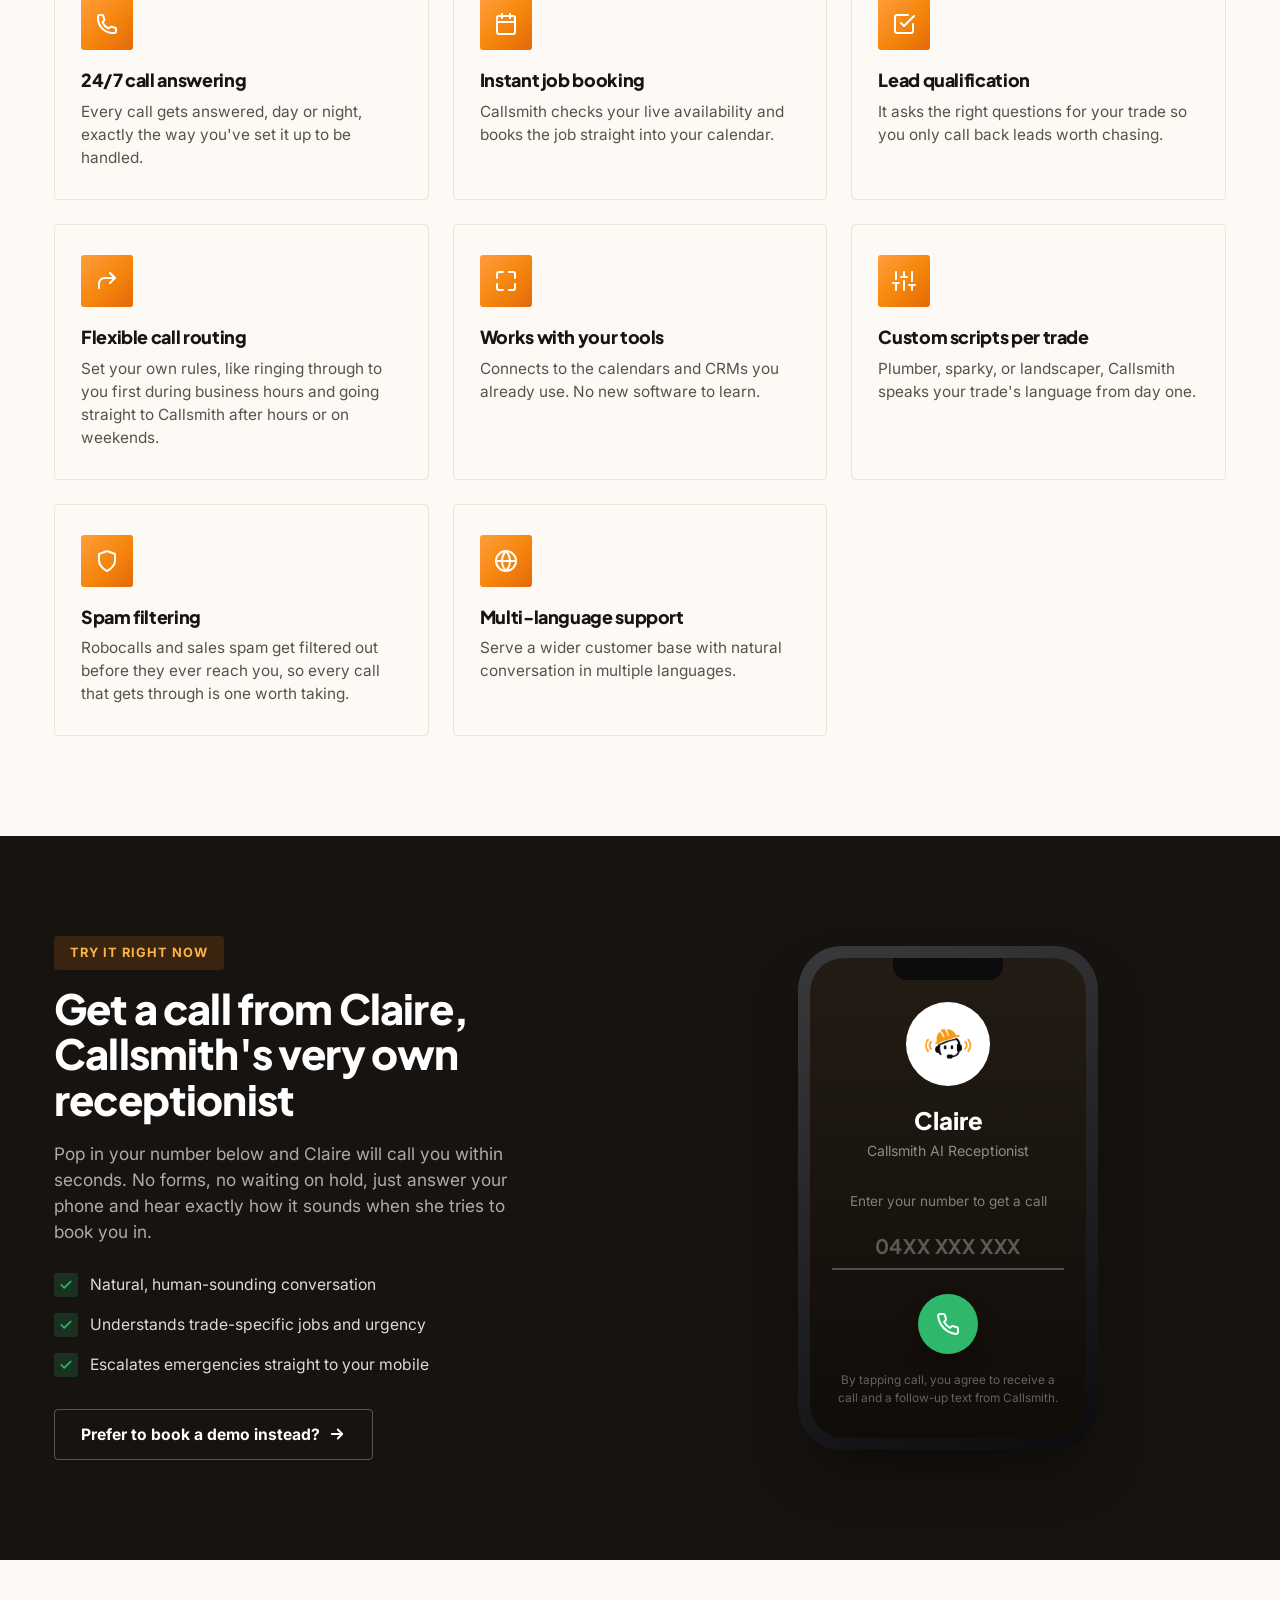
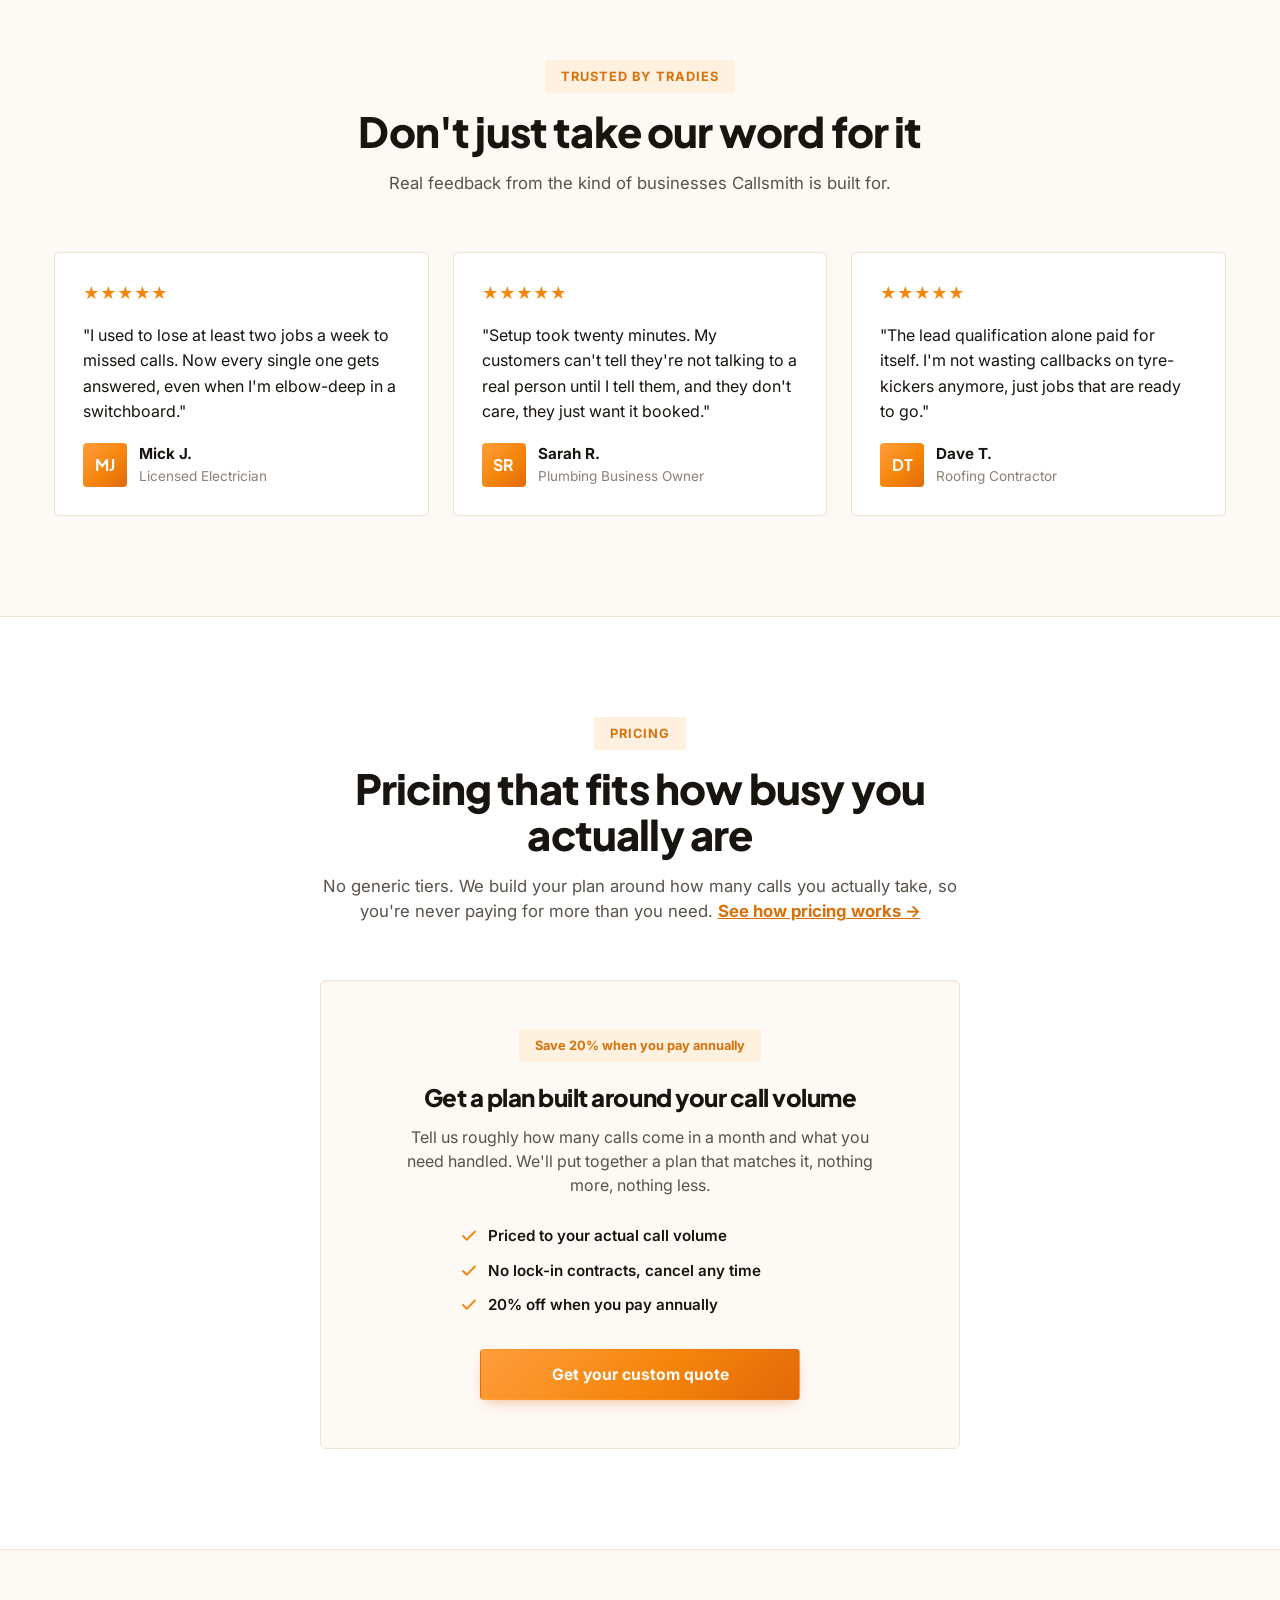
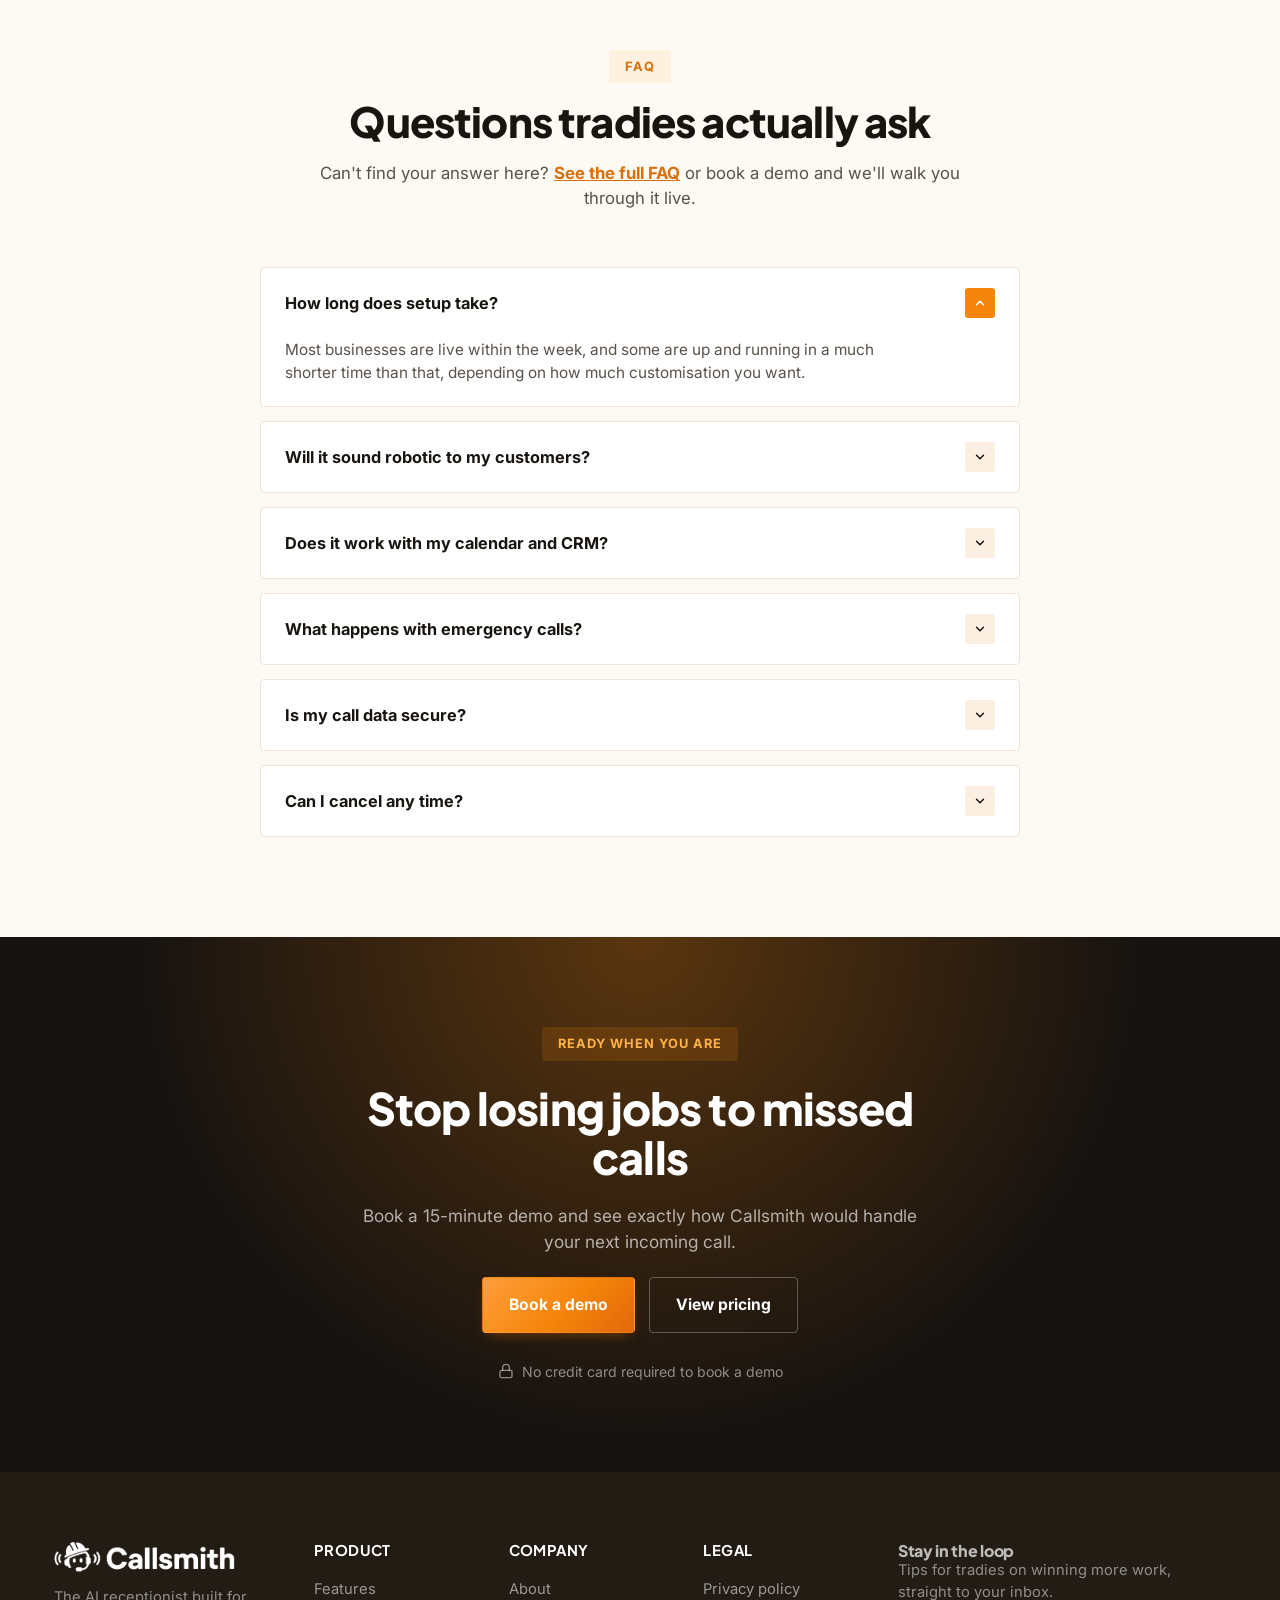
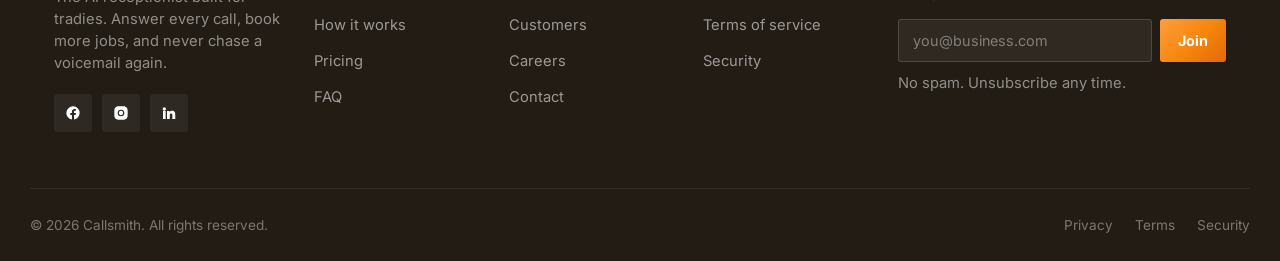
==== commit dbb2cbe0: "Add digital business card and email channel across site Adds card.html, a self-contained digital bus" ====
--- a/index.html
+++ b/index.html
@@ -4,12 +4,12 @@
 <meta charset="UTF-8">
 <meta name="viewport" content="width=device-width, initial-scale=1.0">
 <title>Callsmith | AI Receptionist for Tradies | Never Miss a Job Again</title>
-<meta name="description" content="Callsmith is the AI receptionist built for tradies. It answers every call, books jobs straight into your calendar, and qualifies leads, 24 hours a day, 7 days a week.">
+<meta name="description" content="Callsmith is the AI receptionist built for tradies. It answers every call, handles email enquiries, books jobs straight into your calendar and qualifies leads, 24 hours a day, 7 days a week.">
 <meta name="theme-color" content="#F5850B">
 
 <!-- Open Graph -->
 <meta property="og:title" content="Callsmith | AI Receptionist for Tradies">
-<meta property="og:description" content="More jobs. Less time on the phone. Callsmith answers, books and qualifies every call, exactly how you want it handled, 24/7.">
+<meta property="og:description" content="More jobs. Less time on the phone. Callsmith answers, books and qualifies every call and email enquiry, exactly how you want it handled, 24/7.">
 <meta property="og:type" content="website">
 <meta property="og:image" content="assets/hero-visual-raw.png">
 
@@ -27,7 +27,7 @@
   "name": "Callsmith",
   "applicationCategory": "BusinessApplication",
   "operatingSystem": "Web",
-  "description": "AI receptionist for tradies that answers calls, books jobs and qualifies leads 24/7."
+  "description": "AI receptionist for tradies that answers calls and email enquiries, books jobs and qualifies leads 24/7."
 }
 </script>
 
@@ -93,7 +93,7 @@
           </div>
           <div class="hero-badge">
             <div class="badge-icon"><svg viewBox="0 0 24 24" fill="none" stroke="currentColor" stroke-width="2" stroke-linecap="round" stroke-linejoin="round"><path d="M4 21v-7M4 10V3M12 21v-9M12 8V3M20 21v-5M20 12V3M1 14h6M9 8h6M17 16h6"/></svg></div>
-            <div><strong>On your terms</strong><span>Call answering</span></div>
+            <div><strong>Calls &amp; email</strong><span>Both covered</span></div>
           </div>
           <div class="hero-badge">
             <div class="badge-icon"><svg viewBox="0 0 24 24" fill="none" stroke="currentColor" stroke-width="2" stroke-linecap="round" stroke-linejoin="round"><path d="M20 6L9 17l-5-5"/></svg></div>
@@ -191,6 +191,59 @@
             <button type="button" class="offer-dot" data-index="1" aria-label="Show summary to you"></button>
             <button type="button" class="offer-dot" data-index="2" aria-label="Show text or call follow-up"></button>
           </div>
+        </div>
+      </div>
+    </div>
+  </section>
+
+  <!-- ===== Channels: phone + email ===== -->
+  <section class="channels" id="channels">
+    <div class="container">
+      <div class="section-head reveal">
+        <span class="eyebrow">Calls and email</span>
+        <h2>Work doesn't only come in by phone</h2>
+        <p>Plenty of your next jobs land in the inbox, not the call log. Callsmith covers both, and every enquiry ends up in the same place.</p>
+      </div>
+
+      <div class="channels-grid">
+        <div class="channel-card reveal">
+          <span class="channel-tag">Every plan</span>
+          <div class="channel-head">
+            <span class="channel-icon"><svg viewBox="0 0 24 24" fill="none" stroke="currentColor" stroke-width="2" stroke-linecap="round" stroke-linejoin="round"><path d="M22 16.92v3a2 2 0 0 1-2.18 2 19.79 19.79 0 0 1-8.63-3.07 19.5 19.5 0 0 1-6-6 19.79 19.79 0 0 1-3.07-8.67A2 2 0 0 1 4.11 2h3a2 2 0 0 1 2 1.72c.127.96.362 1.903.7 2.81a2 2 0 0 1-.45 2.11L8.09 9.91a16 16 0 0 0 6 6l1.27-1.27a2 2 0 0 1 2.11-.45c.907.338 1.85.573 2.81.7A2 2 0 0 1 22 16.92z"/></svg></span>
+            <div>
+              <h3>Phone calls</h3>
+              <span>Answered in about 2 seconds, 24/7</span>
+            </div>
+          </div>
+          <ul class="channel-list">
+            <li><svg viewBox="0 0 24 24" fill="none" stroke="currentColor" stroke-width="2.4" stroke-linecap="round" stroke-linejoin="round"><path d="M20 6L9 17l-5-5"/></svg>Greets callers in your business's voice</li>
+            <li><svg viewBox="0 0 24 24" fill="none" stroke="currentColor" stroke-width="2.4" stroke-linecap="round" stroke-linejoin="round"><path d="M20 6L9 17l-5-5"/></svg>Qualifies the job before it reaches you</li>
+            <li><svg viewBox="0 0 24 24" fill="none" stroke="currentColor" stroke-width="2.4" stroke-linecap="round" stroke-linejoin="round"><path d="M20 6L9 17l-5-5"/></svg>Books it in and texts you the summary</li>
+          </ul>
+        </div>
+
+        <div class="channel-card highlight reveal">
+          <span class="channel-tag">Pro plan</span>
+          <div class="channel-head">
+            <span class="channel-icon"><svg viewBox="0 0 24 24" fill="none" stroke="currentColor" stroke-width="2" stroke-linecap="round" stroke-linejoin="round"><rect x="2" y="4" width="20" height="16" rx="2"/><path d="m22 7-10 6L2 7"/></svg></span>
+            <div>
+              <h3>Email enquiries</h3>
+              <span>Works with the Gmail you already use</span>
+            </div>
+          </div>
+          <ul class="channel-list">
+            <li><svg viewBox="0 0 24 24" fill="none" stroke="currentColor" stroke-width="2.4" stroke-linecap="round" stroke-linejoin="round"><path d="M20 6L9 17l-5-5"/></svg>Reads new enquiries and works out what's needed</li>
+            <li><svg viewBox="0 0 24 24" fill="none" stroke="currentColor" stroke-width="2.4" stroke-linecap="round" stroke-linejoin="round"><path d="M20 6L9 17l-5-5"/></svg>Writes the reply for you to check and send</li>
+            <li><svg viewBox="0 0 24 24" fill="none" stroke="currentColor" stroke-width="2.4" stroke-linecap="round" stroke-linejoin="round"><path d="M20 6L9 17l-5-5"/></svg>No password handover, no inbox takeover</li>
+          </ul>
+        </div>
+      </div>
+
+      <div class="channels-merge reveal">
+        <span class="cm-icon"><svg viewBox="0 0 24 24" fill="none" stroke="currentColor" stroke-width="2" stroke-linecap="round" stroke-linejoin="round"><rect x="3" y="4" width="18" height="18" rx="2"/><path d="M16 2v4M8 2v4M3 10h18M9 16l2 2 4-4"/></svg></span>
+        <div>
+          <strong>One calendar, one job list</strong>
+          <p>Whether they rang you or emailed you, the booking lands in the same place. No double-ups, no enquiry sitting unread for three days.</p>
         </div>
       </div>
     </div>
--- a/assets/styles.css
+++ b/assets/styles.css
@@ -1110,6 +1110,86 @@
 }
 
 /* ===== Responsive ===== */
+/* ===== Channels: phone + email ===== */
+.channels{padding:100px 0;}
+.channels-grid{
+  display:grid;
+  grid-template-columns:repeat(2,1fr);
+  gap:24px;
+}
+.channel-card{
+  position:relative;
+  background:var(--white);
+  border:1px solid var(--line);
+  border-radius:var(--radius-md);
+  box-shadow:var(--shadow-card);
+  padding:30px 28px 28px;
+}
+.channel-card.highlight{
+  border-color:var(--orange);
+  box-shadow:0 10px 26px -14px rgba(226,105,10,0.55);
+}
+.channel-tag{
+  position:absolute;
+  top:-11px;left:28px;
+  font-size:0.68rem;font-weight:700;letter-spacing:0.08em;text-transform:uppercase;
+  color:var(--ink-soft);
+  background:var(--cream-2);
+  border:1px solid var(--line-strong);
+  border-radius:100px;
+  padding:4px 12px;
+}
+.channel-card.highlight .channel-tag{
+  background:var(--grad-orange);
+  border-color:transparent;
+  color:#fff;
+}
+.channel-head{display:flex;gap:16px;align-items:center;margin-bottom:22px;}
+.channel-icon{
+  width:46px;height:46px;flex-shrink:0;
+  border-radius:var(--radius-sm);
+  background:var(--cream-2);
+  color:var(--ink);
+  display:flex;align-items:center;justify-content:center;
+}
+.channel-card.highlight .channel-icon{background:var(--orange-wash);color:var(--orange-dark);}
+.channel-icon svg{width:22px;height:22px;}
+.channel-head h3{font-size:1.15rem;}
+.channel-head > div > span{display:block;font-size:0.88rem;color:var(--ink-soft);margin-top:3px;}
+.channel-list{display:flex;flex-direction:column;gap:12px;}
+.channel-list li{
+  display:flex;gap:11px;align-items:flex-start;
+  font-size:0.94rem;color:var(--ink-soft);
+}
+.channel-list li svg{
+  width:17px;height:17px;flex:0 0 17px;margin-top:3px;
+  color:var(--orange-dark);
+}
+.channels-merge{
+  margin-top:24px;
+  display:flex;gap:18px;align-items:flex-start;
+  background:var(--cream-2);
+  border:1px solid var(--line-strong);
+  border-radius:var(--radius-md);
+  padding:24px 28px;
+}
+.channels-merge .cm-icon{
+  width:44px;height:44px;flex-shrink:0;
+  border-radius:var(--radius-sm);
+  background:var(--white);
+  border:1px solid var(--line-strong);
+  color:var(--orange-dark);
+  display:flex;align-items:center;justify-content:center;
+}
+.channels-merge .cm-icon svg{width:21px;height:21px;}
+.channels-merge strong{
+  display:block;
+  font-family:'Plus Jakarta Sans',sans-serif;
+  font-weight:700;font-size:1.05rem;
+  margin-bottom:5px;
+}
+.channels-merge p{color:var(--ink-soft);font-size:0.95rem;max-width:720px;}
+
 @media (max-width:980px){
   nav.primary-nav{display:none;}
   .hide-mobile-btn{display:none;}
@@ -1125,6 +1205,7 @@
   .problem-grid{grid-template-columns:1fr;}
   .problem-visual{order:2;}
   .features-grid{grid-template-columns:repeat(2,1fr);}
+  .channels-grid{grid-template-columns:1fr;gap:30px;}
   .how-steps{grid-template-columns:repeat(2,1fr);}
   .demo-grid{grid-template-columns:1fr;}
   .testi-grid{grid-template-columns:1fr;}
@@ -1164,6 +1245,10 @@
   }
   .offer-dot.is-active{background:var(--orange);transform:scale(1.3);}
   .features-grid{grid-template-columns:1fr;}
+  .channels{padding:70px 0;}
+  .channel-card{padding:26px 20px 24px;}
+  .channel-tag{left:20px;}
+  .channels-merge{flex-direction:column;gap:14px;padding:22px 20px;}
   .how-steps{grid-template-columns:1fr;}
   .stats-grid{grid-template-columns:1fr 1fr;}
   .footer-grid{grid-template-columns:1fr;}
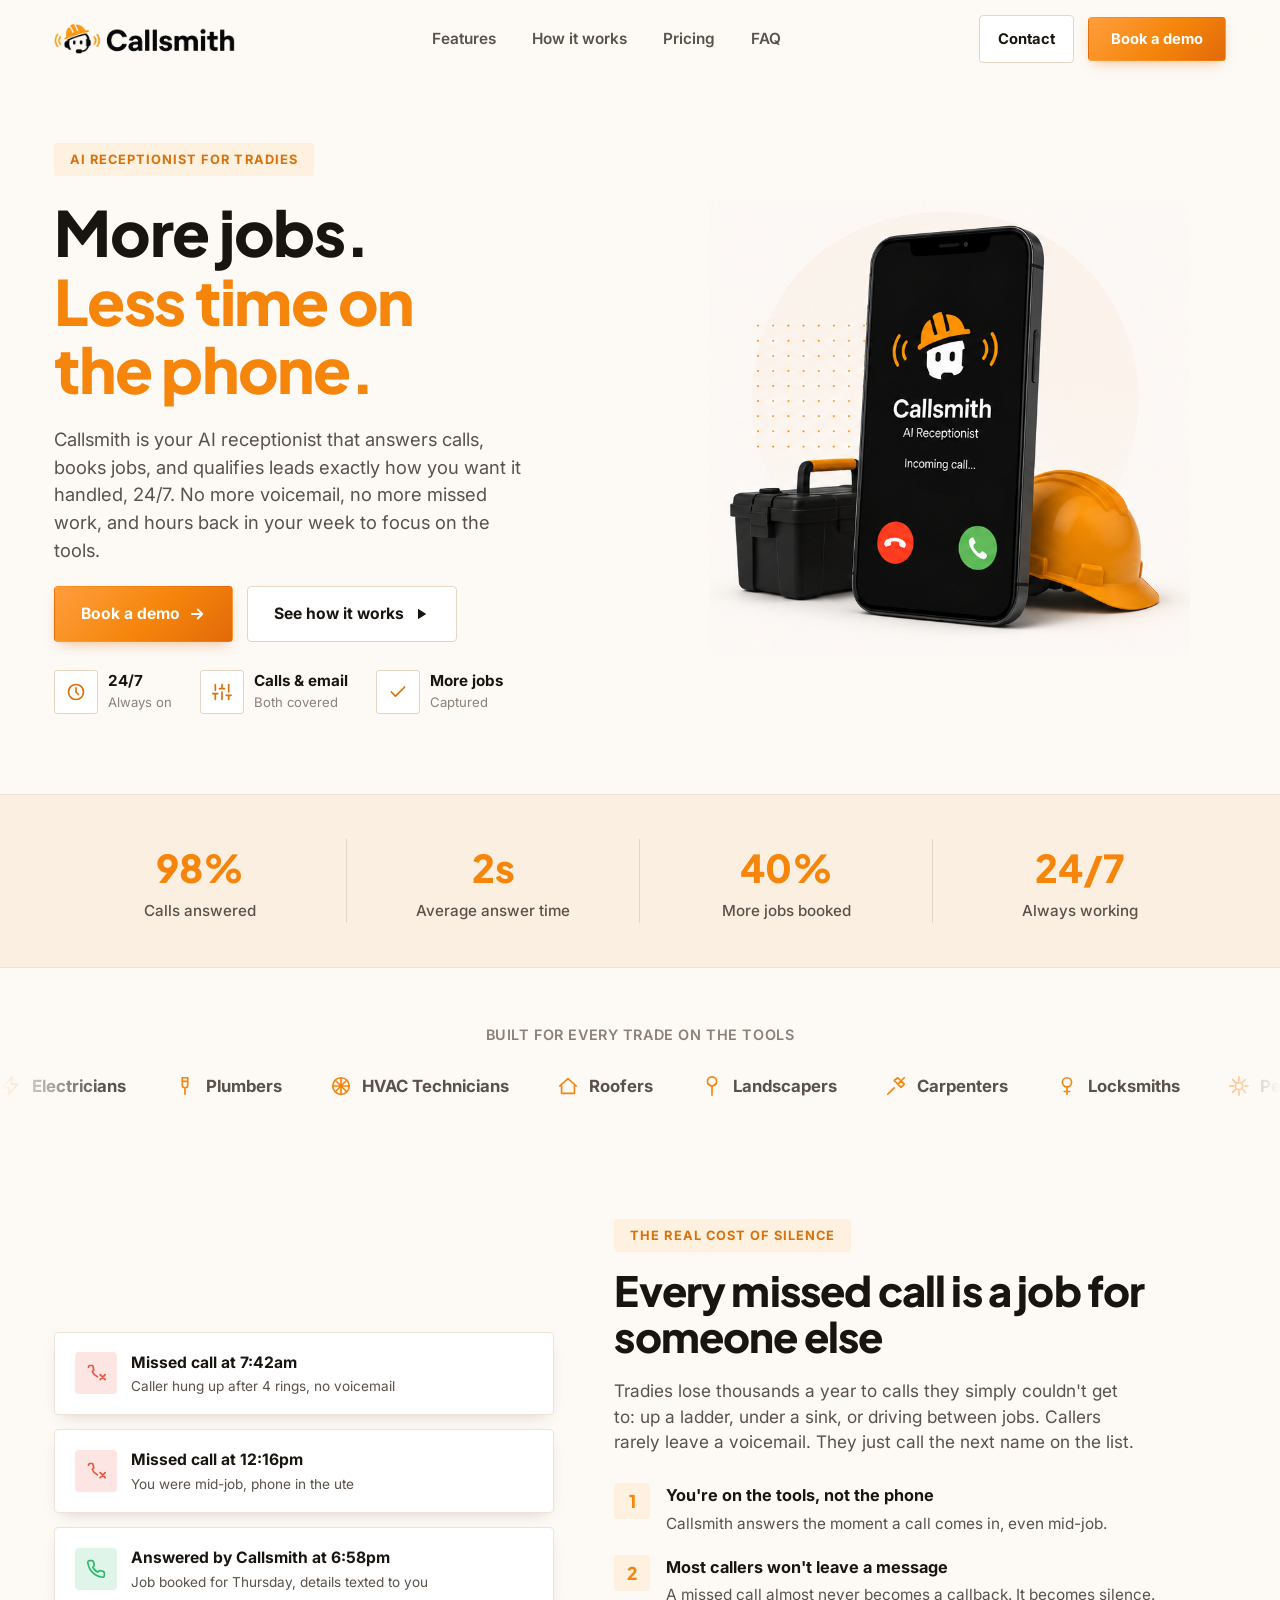
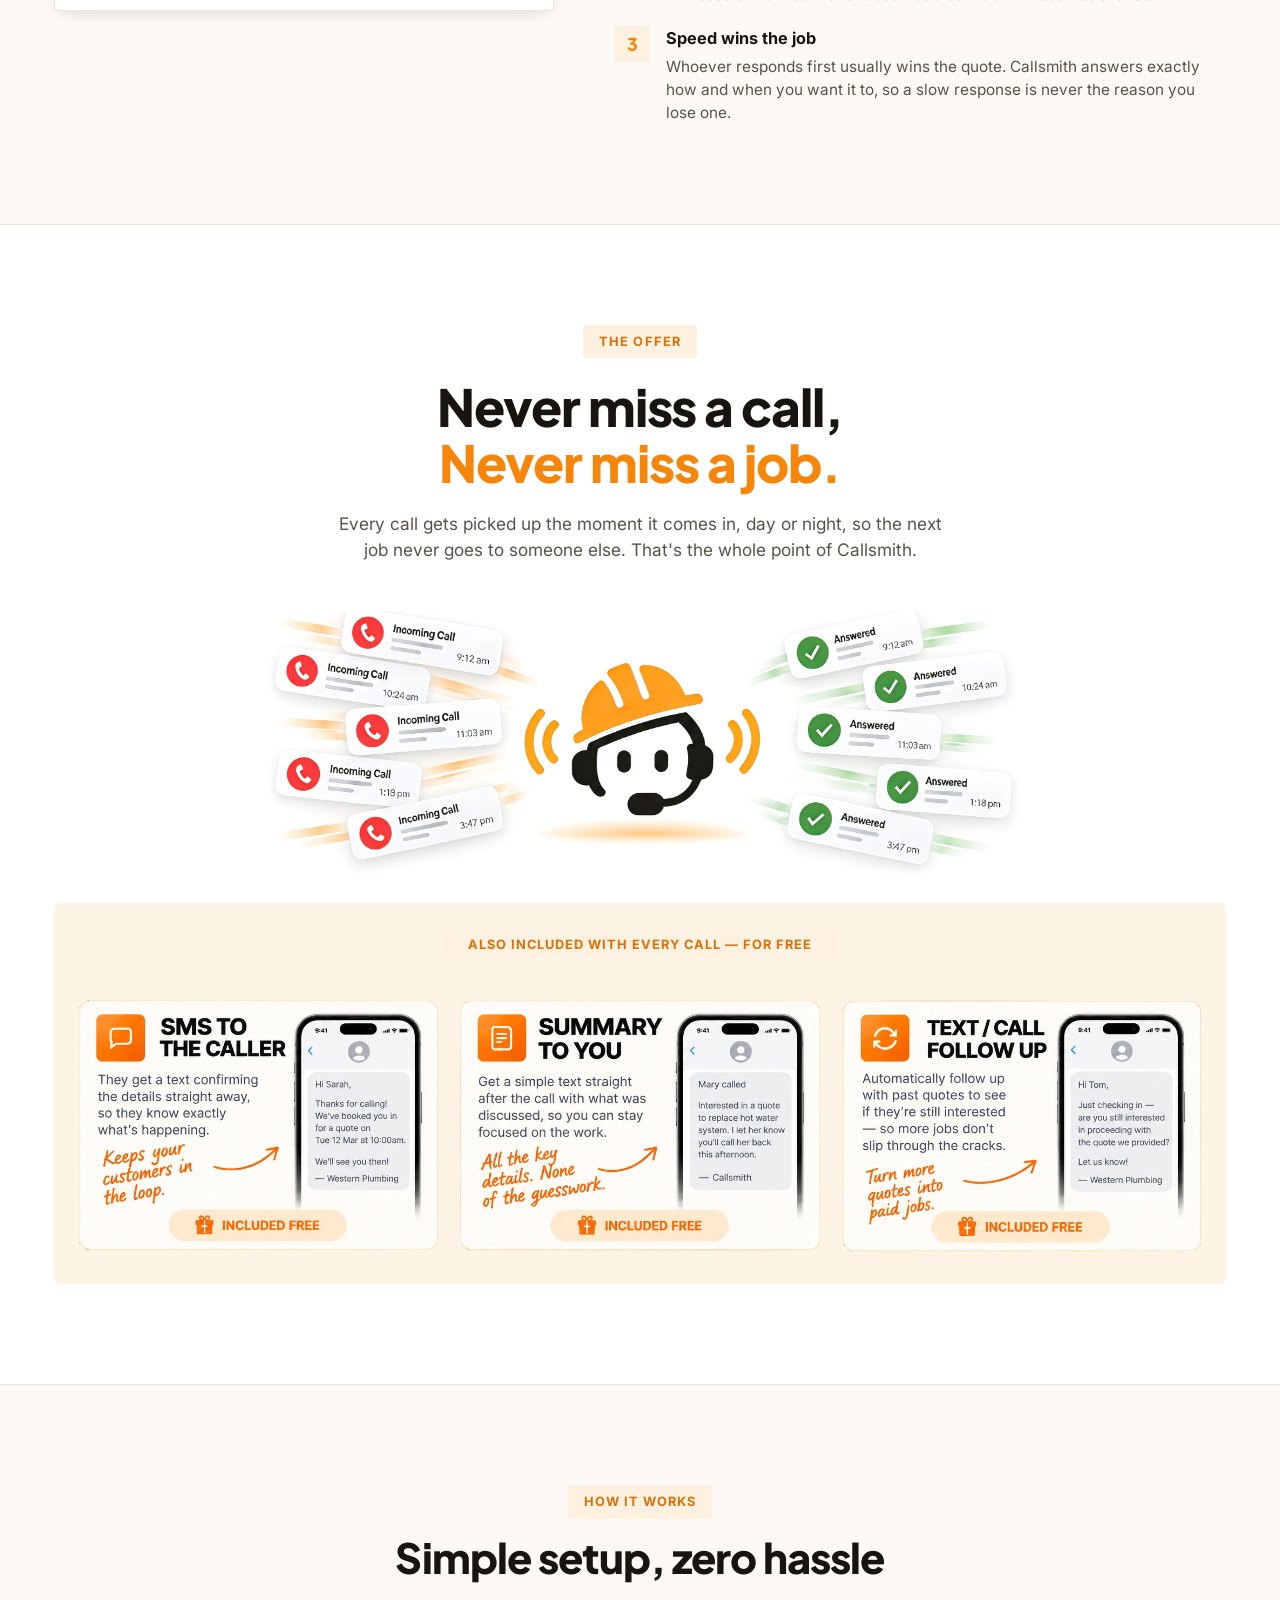
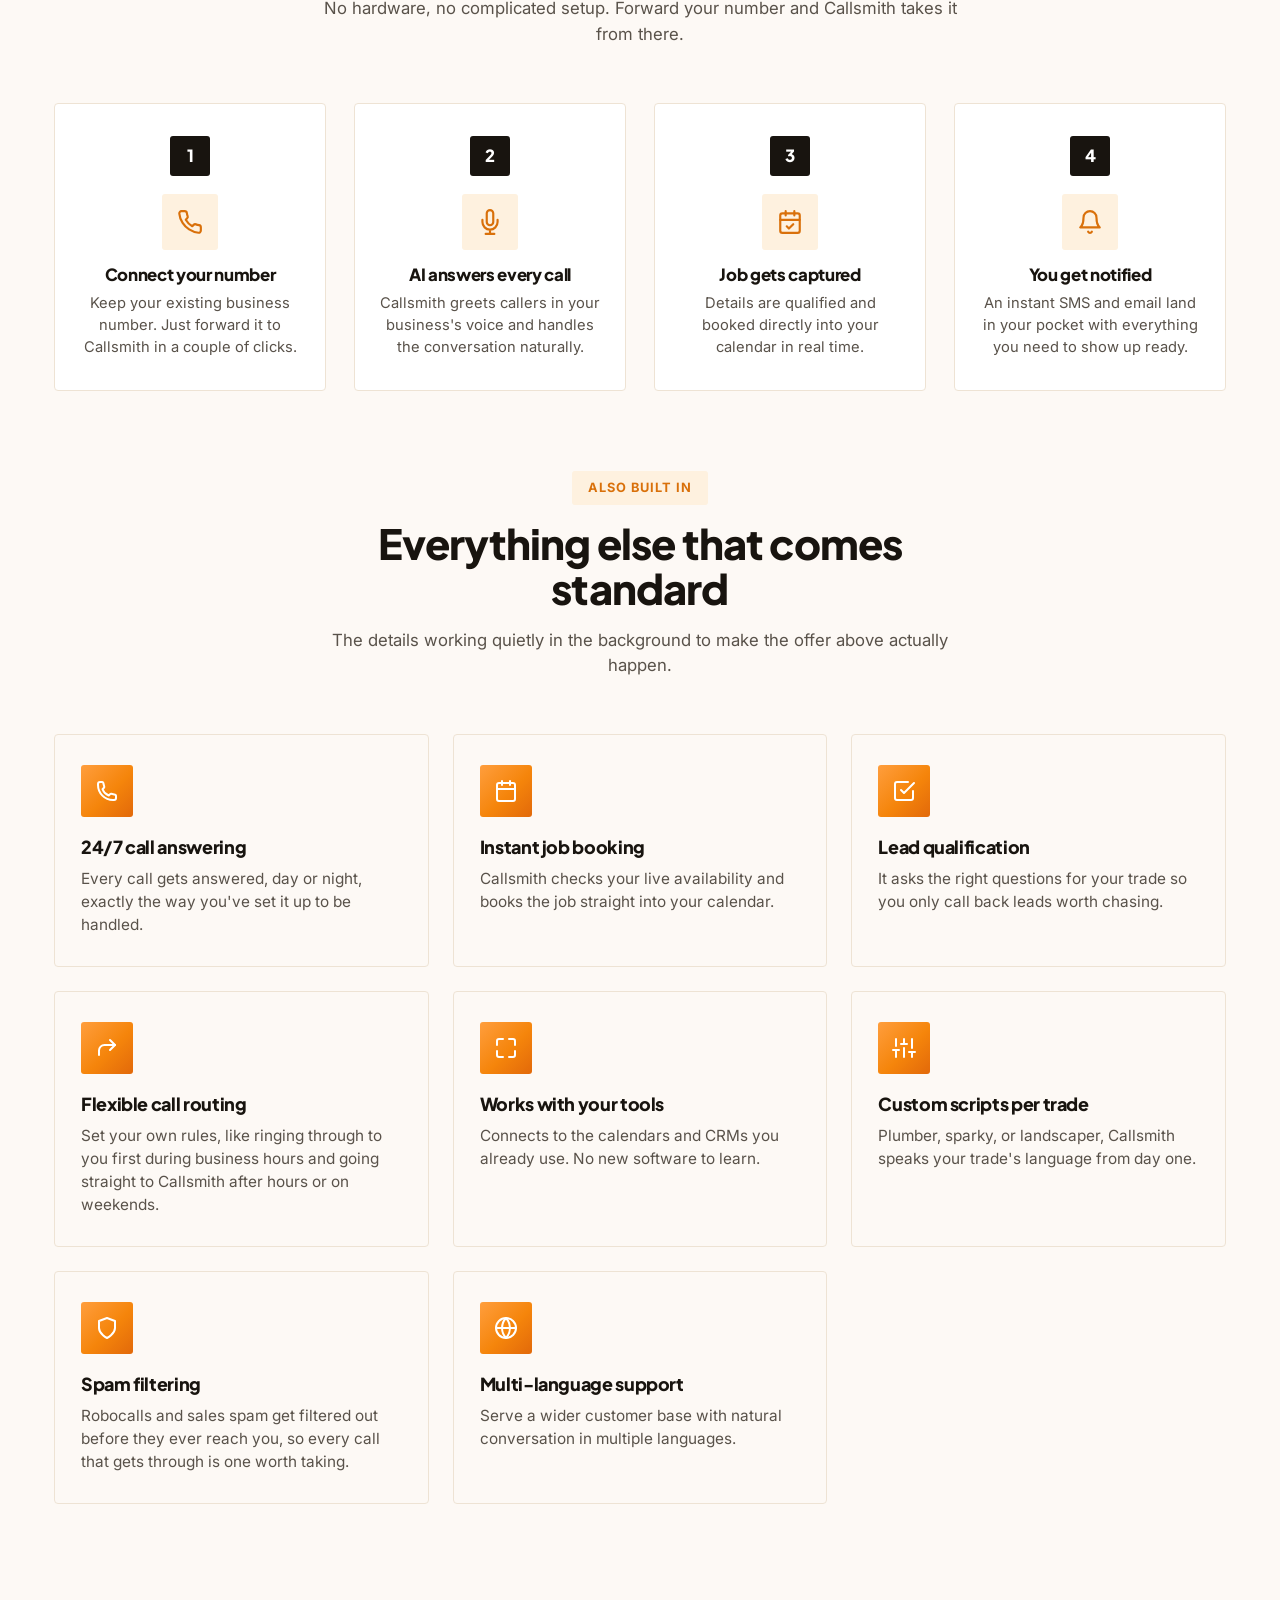
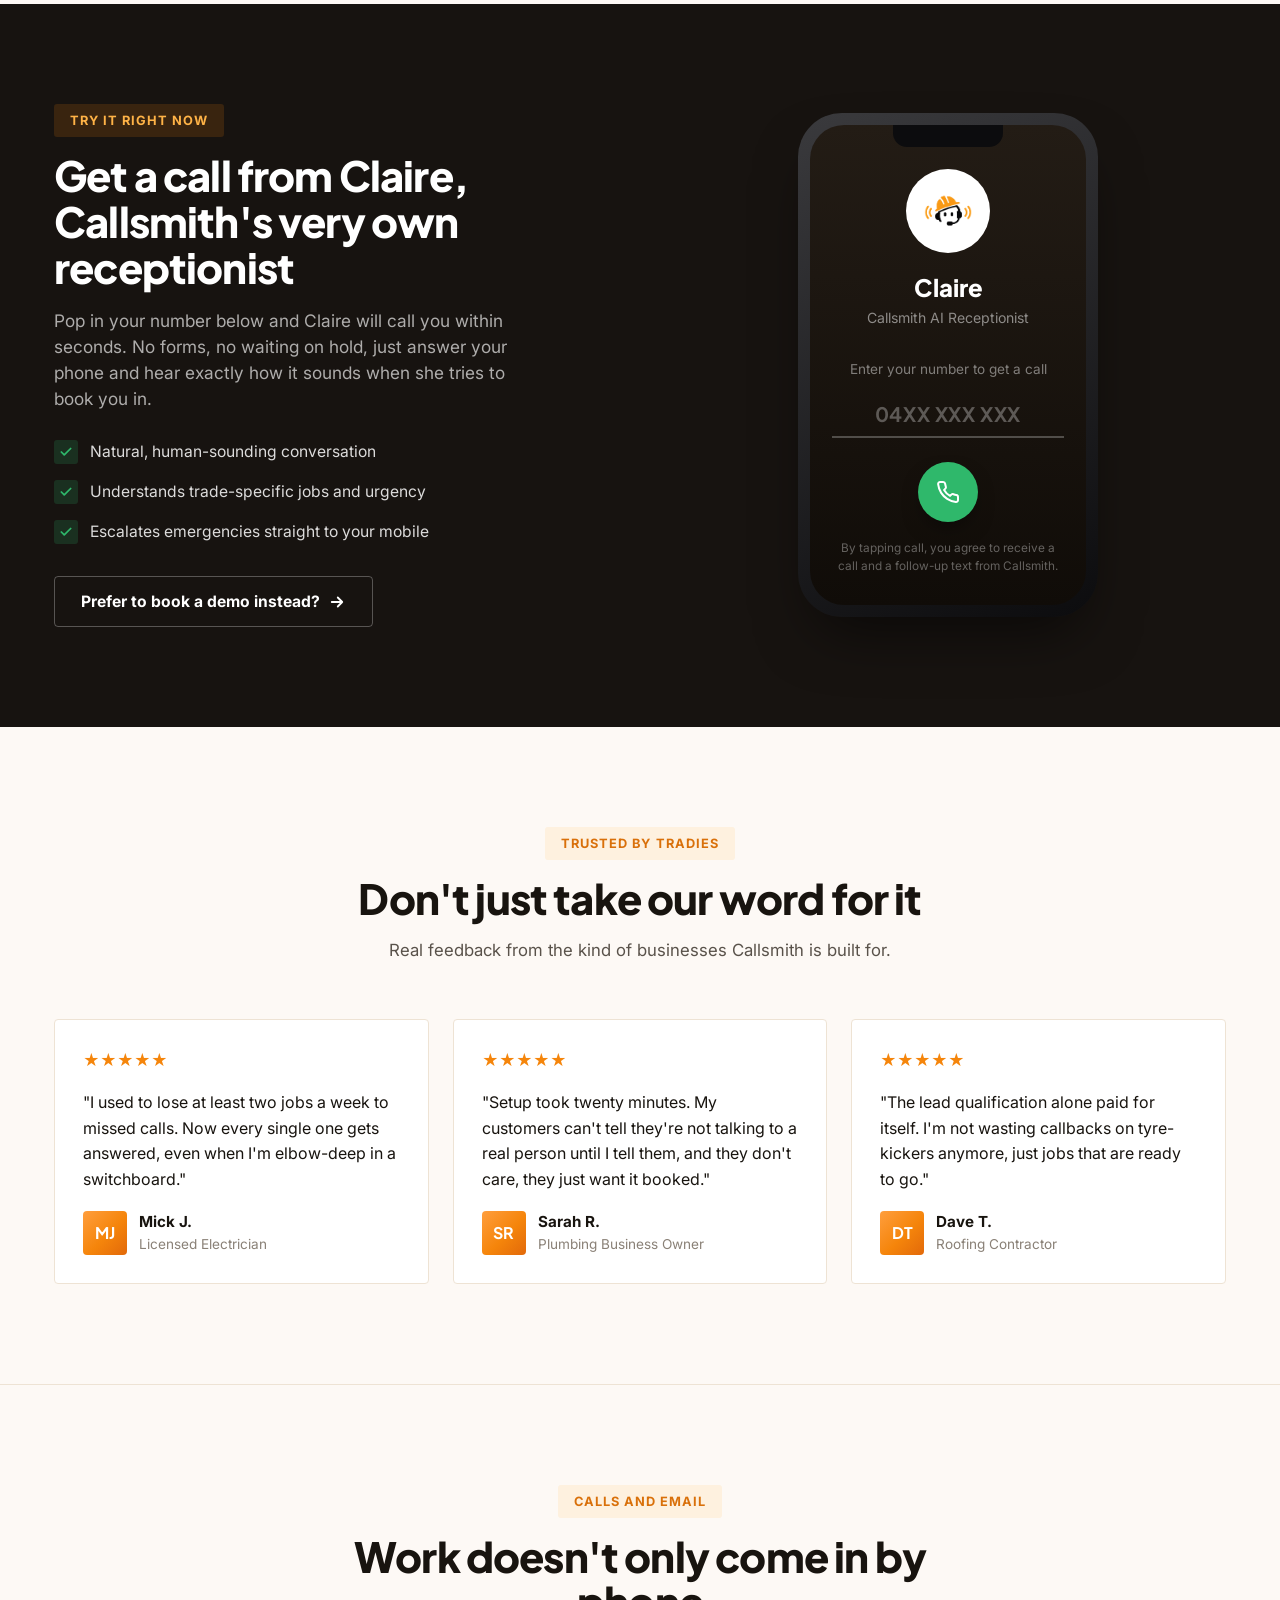
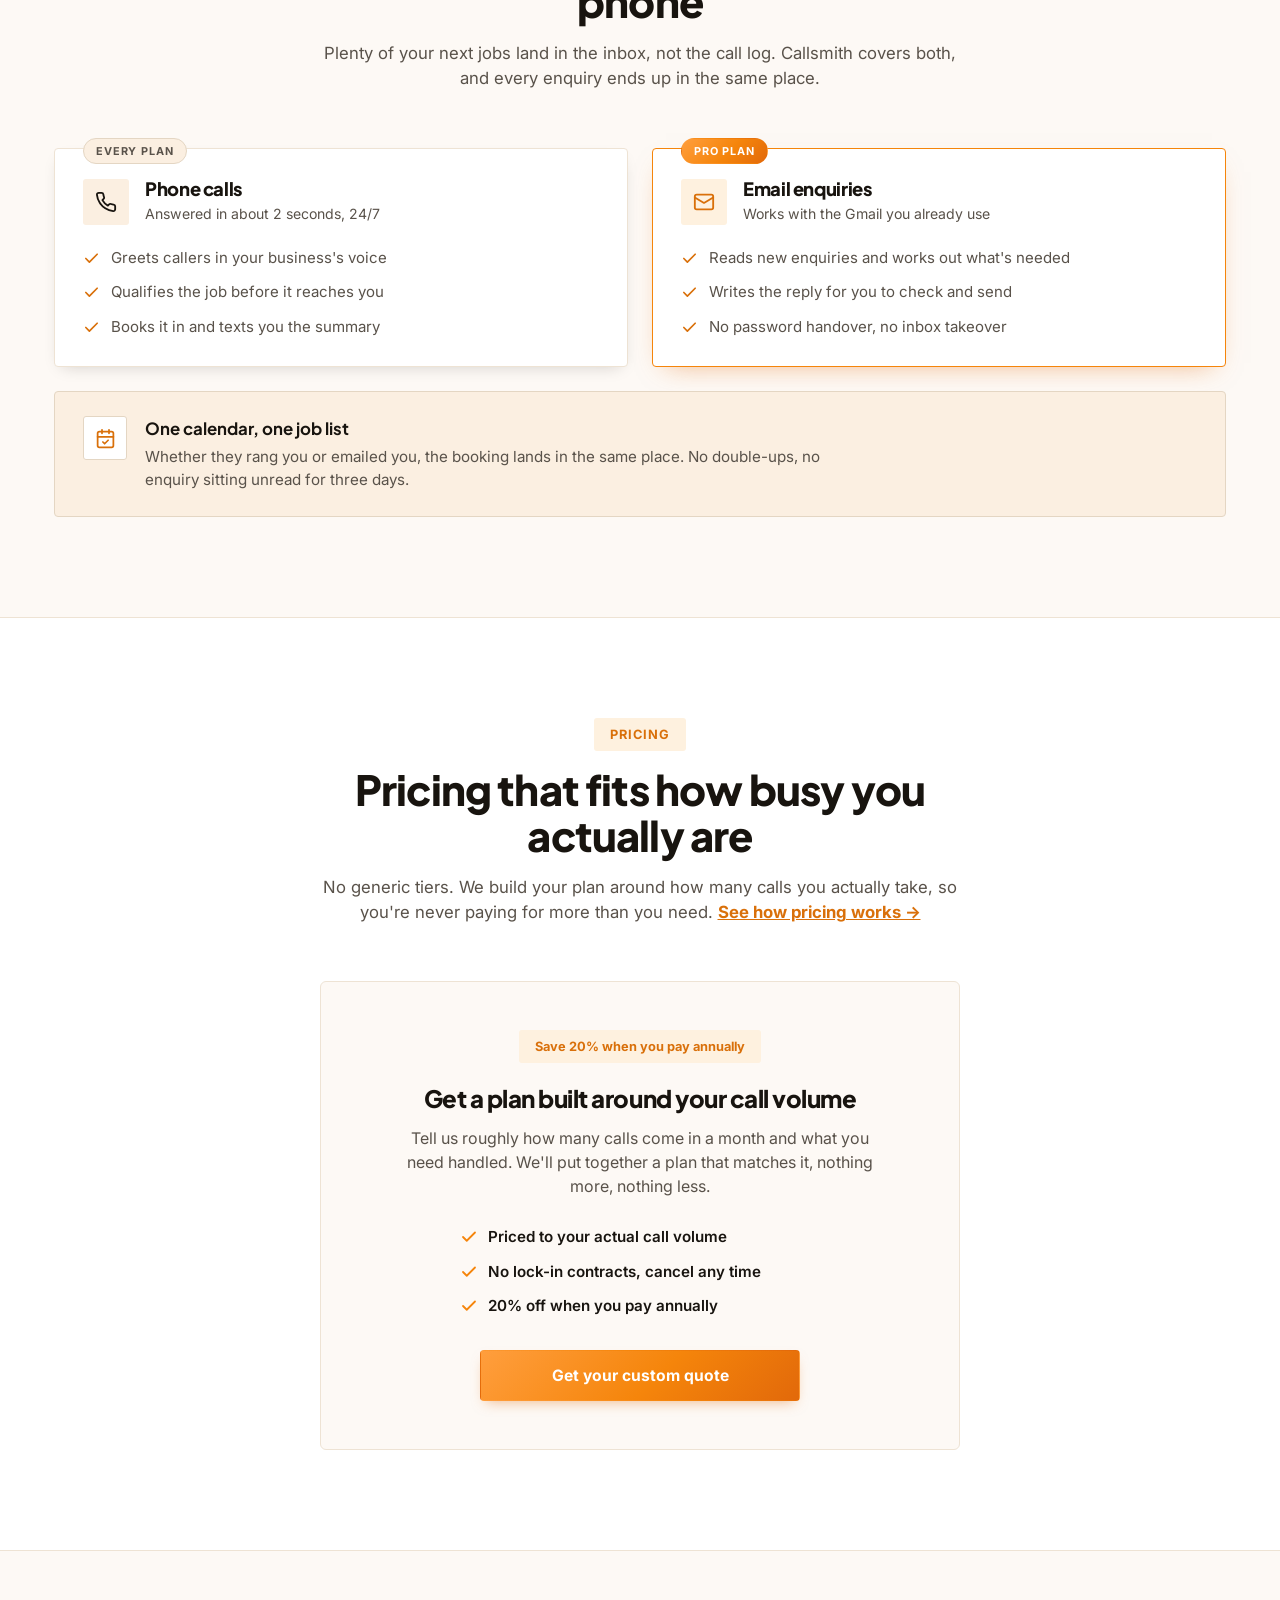
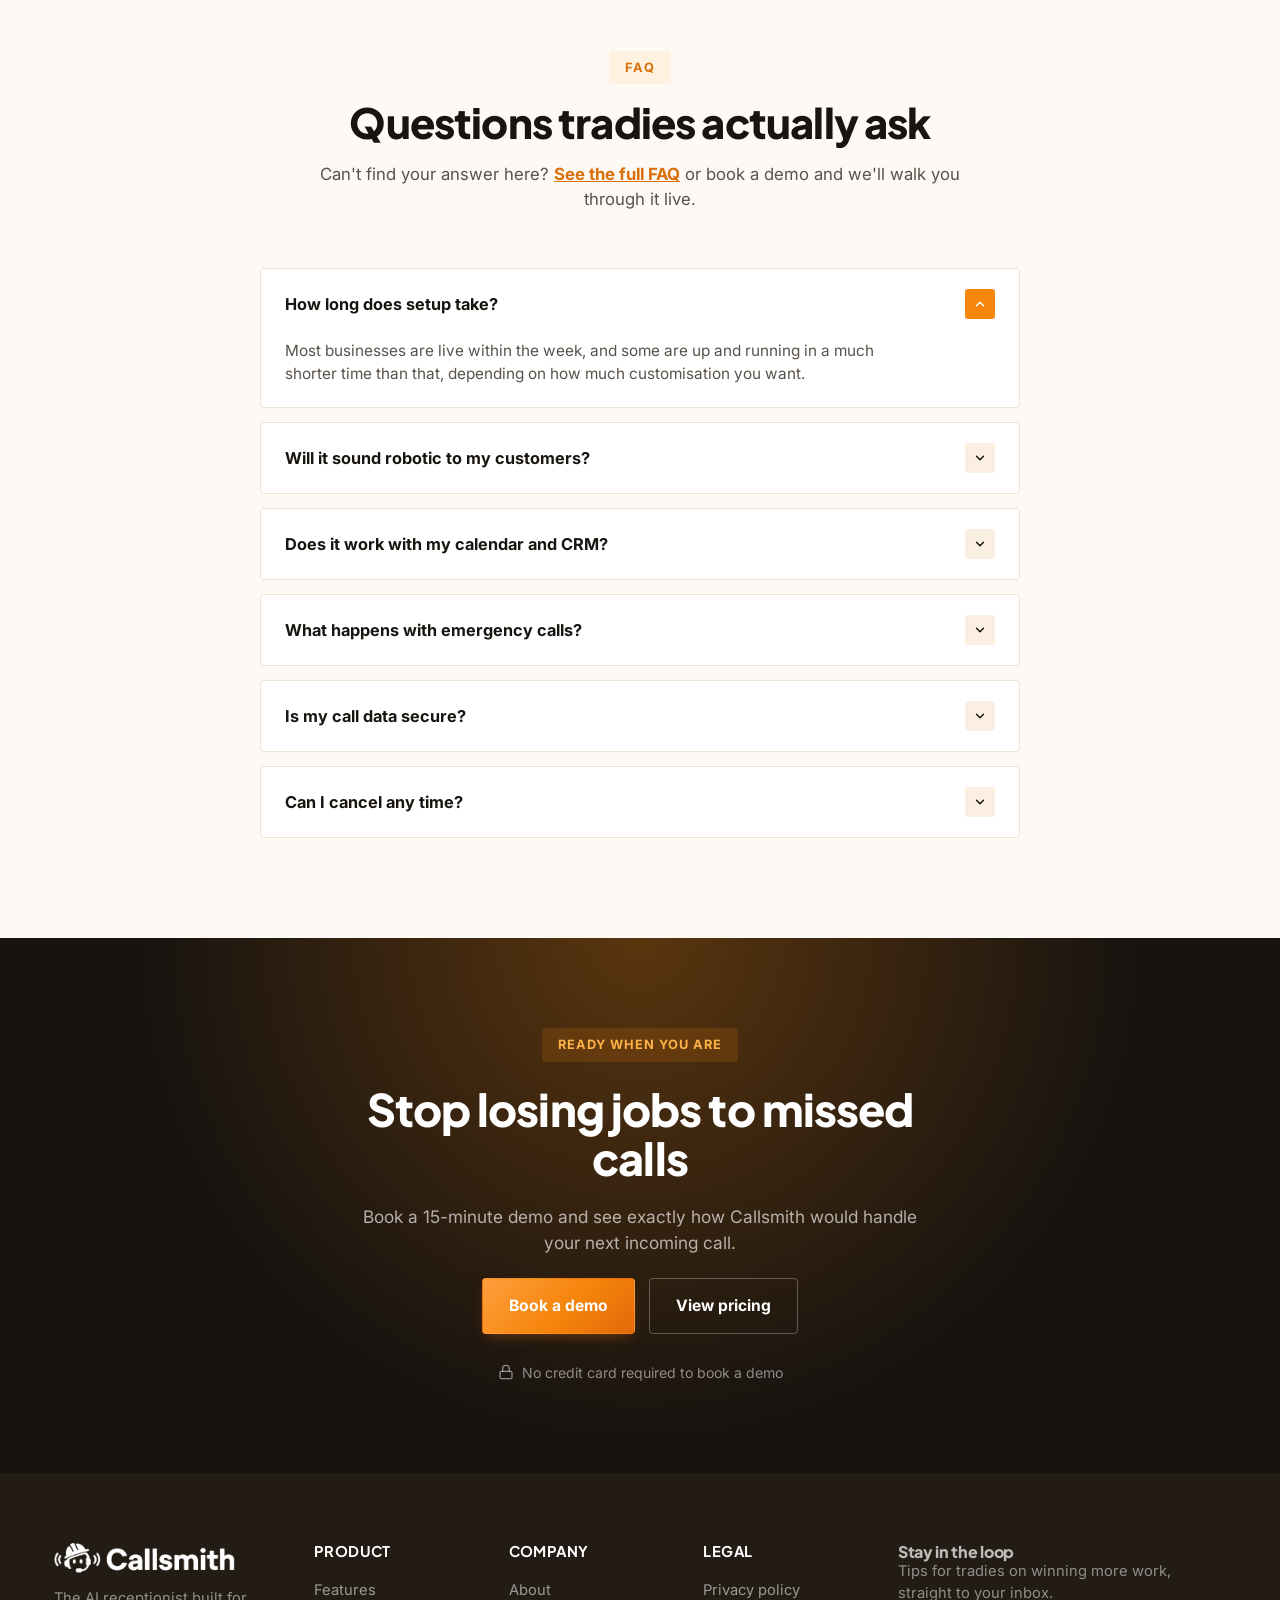
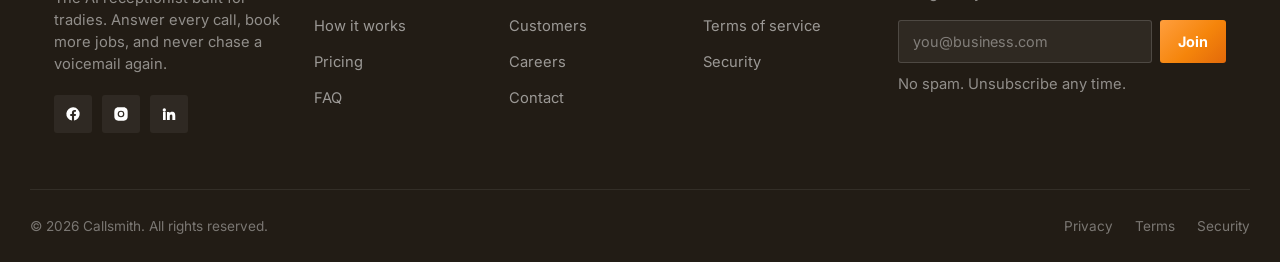
==== commit a80c8627: "Add real contact details to card, move channels below reviews Card: real mobile and email, call hour" ====
--- a/index.html
+++ b/index.html
@@ -196,59 +196,6 @@
     </div>
   </section>
 
-  <!-- ===== Channels: phone + email ===== -->
-  <section class="channels" id="channels">
-    <div class="container">
-      <div class="section-head reveal">
-        <span class="eyebrow">Calls and email</span>
-        <h2>Work doesn't only come in by phone</h2>
-        <p>Plenty of your next jobs land in the inbox, not the call log. Callsmith covers both, and every enquiry ends up in the same place.</p>
-      </div>
-
-      <div class="channels-grid">
-        <div class="channel-card reveal">
-          <span class="channel-tag">Every plan</span>
-          <div class="channel-head">
-            <span class="channel-icon"><svg viewBox="0 0 24 24" fill="none" stroke="currentColor" stroke-width="2" stroke-linecap="round" stroke-linejoin="round"><path d="M22 16.92v3a2 2 0 0 1-2.18 2 19.79 19.79 0 0 1-8.63-3.07 19.5 19.5 0 0 1-6-6 19.79 19.79 0 0 1-3.07-8.67A2 2 0 0 1 4.11 2h3a2 2 0 0 1 2 1.72c.127.96.362 1.903.7 2.81a2 2 0 0 1-.45 2.11L8.09 9.91a16 16 0 0 0 6 6l1.27-1.27a2 2 0 0 1 2.11-.45c.907.338 1.85.573 2.81.7A2 2 0 0 1 22 16.92z"/></svg></span>
-            <div>
-              <h3>Phone calls</h3>
-              <span>Answered in about 2 seconds, 24/7</span>
-            </div>
-          </div>
-          <ul class="channel-list">
-            <li><svg viewBox="0 0 24 24" fill="none" stroke="currentColor" stroke-width="2.4" stroke-linecap="round" stroke-linejoin="round"><path d="M20 6L9 17l-5-5"/></svg>Greets callers in your business's voice</li>
-            <li><svg viewBox="0 0 24 24" fill="none" stroke="currentColor" stroke-width="2.4" stroke-linecap="round" stroke-linejoin="round"><path d="M20 6L9 17l-5-5"/></svg>Qualifies the job before it reaches you</li>
-            <li><svg viewBox="0 0 24 24" fill="none" stroke="currentColor" stroke-width="2.4" stroke-linecap="round" stroke-linejoin="round"><path d="M20 6L9 17l-5-5"/></svg>Books it in and texts you the summary</li>
-          </ul>
-        </div>
-
-        <div class="channel-card highlight reveal">
-          <span class="channel-tag">Pro plan</span>
-          <div class="channel-head">
-            <span class="channel-icon"><svg viewBox="0 0 24 24" fill="none" stroke="currentColor" stroke-width="2" stroke-linecap="round" stroke-linejoin="round"><rect x="2" y="4" width="20" height="16" rx="2"/><path d="m22 7-10 6L2 7"/></svg></span>
-            <div>
-              <h3>Email enquiries</h3>
-              <span>Works with the Gmail you already use</span>
-            </div>
-          </div>
-          <ul class="channel-list">
-            <li><svg viewBox="0 0 24 24" fill="none" stroke="currentColor" stroke-width="2.4" stroke-linecap="round" stroke-linejoin="round"><path d="M20 6L9 17l-5-5"/></svg>Reads new enquiries and works out what's needed</li>
-            <li><svg viewBox="0 0 24 24" fill="none" stroke="currentColor" stroke-width="2.4" stroke-linecap="round" stroke-linejoin="round"><path d="M20 6L9 17l-5-5"/></svg>Writes the reply for you to check and send</li>
-            <li><svg viewBox="0 0 24 24" fill="none" stroke="currentColor" stroke-width="2.4" stroke-linecap="round" stroke-linejoin="round"><path d="M20 6L9 17l-5-5"/></svg>No password handover, no inbox takeover</li>
-          </ul>
-        </div>
-      </div>
-
-      <div class="channels-merge reveal">
-        <span class="cm-icon"><svg viewBox="0 0 24 24" fill="none" stroke="currentColor" stroke-width="2" stroke-linecap="round" stroke-linejoin="round"><rect x="3" y="4" width="18" height="18" rx="2"/><path d="M16 2v4M8 2v4M3 10h18M9 16l2 2 4-4"/></svg></span>
-        <div>
-          <strong>One calendar, one job list</strong>
-          <p>Whether they rang you or emailed you, the booking lands in the same place. No double-ups, no enquiry sitting unread for three days.</p>
-        </div>
-      </div>
-    </div>
-  </section>
-
   <!-- ===== How it works ===== -->
   <section class="how" id="how-it-works">
     <div class="container">
@@ -456,6 +403,59 @@
             <div class="testi-avatar">DT</div>
             <div><strong>Dave T.</strong><span>Roofing Contractor</span></div>
           </div>
+        </div>
+      </div>
+    </div>
+  </section>
+
+  <!-- ===== Channels: phone + email ===== -->
+  <section class="channels" id="channels">
+    <div class="container">
+      <div class="section-head reveal">
+        <span class="eyebrow">Calls and email</span>
+        <h2>Work doesn't only come in by phone</h2>
+        <p>Plenty of your next jobs land in the inbox, not the call log. Callsmith covers both, and every enquiry ends up in the same place.</p>
+      </div>
+
+      <div class="channels-grid">
+        <div class="channel-card reveal">
+          <span class="channel-tag">Every plan</span>
+          <div class="channel-head">
+            <span class="channel-icon"><svg viewBox="0 0 24 24" fill="none" stroke="currentColor" stroke-width="2" stroke-linecap="round" stroke-linejoin="round"><path d="M22 16.92v3a2 2 0 0 1-2.18 2 19.79 19.79 0 0 1-8.63-3.07 19.5 19.5 0 0 1-6-6 19.79 19.79 0 0 1-3.07-8.67A2 2 0 0 1 4.11 2h3a2 2 0 0 1 2 1.72c.127.96.362 1.903.7 2.81a2 2 0 0 1-.45 2.11L8.09 9.91a16 16 0 0 0 6 6l1.27-1.27a2 2 0 0 1 2.11-.45c.907.338 1.85.573 2.81.7A2 2 0 0 1 22 16.92z"/></svg></span>
+            <div>
+              <h3>Phone calls</h3>
+              <span>Answered in about 2 seconds, 24/7</span>
+            </div>
+          </div>
+          <ul class="channel-list">
+            <li><svg viewBox="0 0 24 24" fill="none" stroke="currentColor" stroke-width="2.4" stroke-linecap="round" stroke-linejoin="round"><path d="M20 6L9 17l-5-5"/></svg>Greets callers in your business's voice</li>
+            <li><svg viewBox="0 0 24 24" fill="none" stroke="currentColor" stroke-width="2.4" stroke-linecap="round" stroke-linejoin="round"><path d="M20 6L9 17l-5-5"/></svg>Qualifies the job before it reaches you</li>
+            <li><svg viewBox="0 0 24 24" fill="none" stroke="currentColor" stroke-width="2.4" stroke-linecap="round" stroke-linejoin="round"><path d="M20 6L9 17l-5-5"/></svg>Books it in and texts you the summary</li>
+          </ul>
+        </div>
+
+        <div class="channel-card highlight reveal">
+          <span class="channel-tag">Pro plan</span>
+          <div class="channel-head">
+            <span class="channel-icon"><svg viewBox="0 0 24 24" fill="none" stroke="currentColor" stroke-width="2" stroke-linecap="round" stroke-linejoin="round"><rect x="2" y="4" width="20" height="16" rx="2"/><path d="m22 7-10 6L2 7"/></svg></span>
+            <div>
+              <h3>Email enquiries</h3>
+              <span>Works with the Gmail you already use</span>
+            </div>
+          </div>
+          <ul class="channel-list">
+            <li><svg viewBox="0 0 24 24" fill="none" stroke="currentColor" stroke-width="2.4" stroke-linecap="round" stroke-linejoin="round"><path d="M20 6L9 17l-5-5"/></svg>Reads new enquiries and works out what's needed</li>
+            <li><svg viewBox="0 0 24 24" fill="none" stroke="currentColor" stroke-width="2.4" stroke-linecap="round" stroke-linejoin="round"><path d="M20 6L9 17l-5-5"/></svg>Writes the reply for you to check and send</li>
+            <li><svg viewBox="0 0 24 24" fill="none" stroke="currentColor" stroke-width="2.4" stroke-linecap="round" stroke-linejoin="round"><path d="M20 6L9 17l-5-5"/></svg>No password handover, no inbox takeover</li>
+          </ul>
+        </div>
+      </div>
+
+      <div class="channels-merge reveal">
+        <span class="cm-icon"><svg viewBox="0 0 24 24" fill="none" stroke="currentColor" stroke-width="2" stroke-linecap="round" stroke-linejoin="round"><rect x="3" y="4" width="18" height="18" rx="2"/><path d="M16 2v4M8 2v4M3 10h18M9 16l2 2 4-4"/></svg></span>
+        <div>
+          <strong>One calendar, one job list</strong>
+          <p>Whether they rang you or emailed you, the booking lands in the same place. No double-ups, no enquiry sitting unread for three days.</p>
         </div>
       </div>
     </div>
--- a/assets/styles.css
+++ b/assets/styles.css
@@ -1111,7 +1111,7 @@
 
 /* ===== Responsive ===== */
 /* ===== Channels: phone + email ===== */
-.channels{padding:100px 0;}
+.channels{padding:100px 0;border-top:1px solid var(--line);}
 .channels-grid{
   display:grid;
   grid-template-columns:repeat(2,1fr);
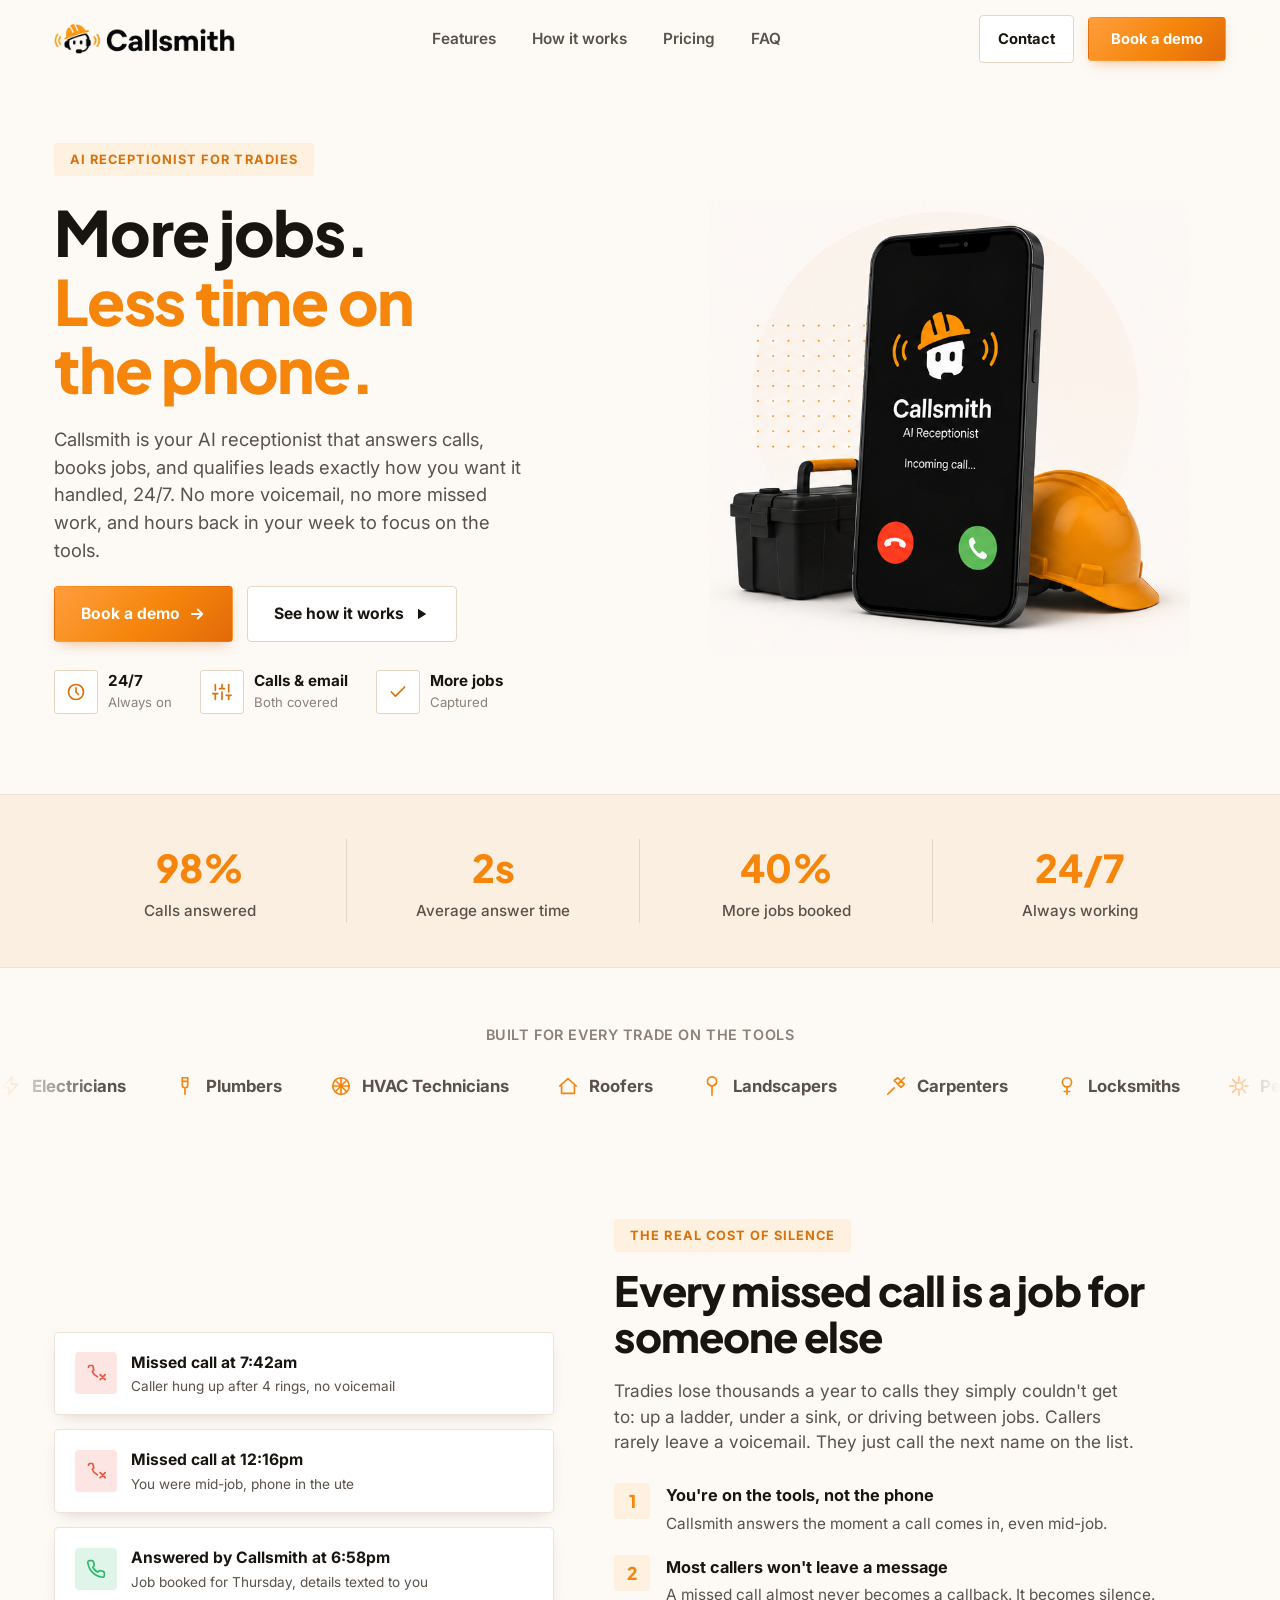
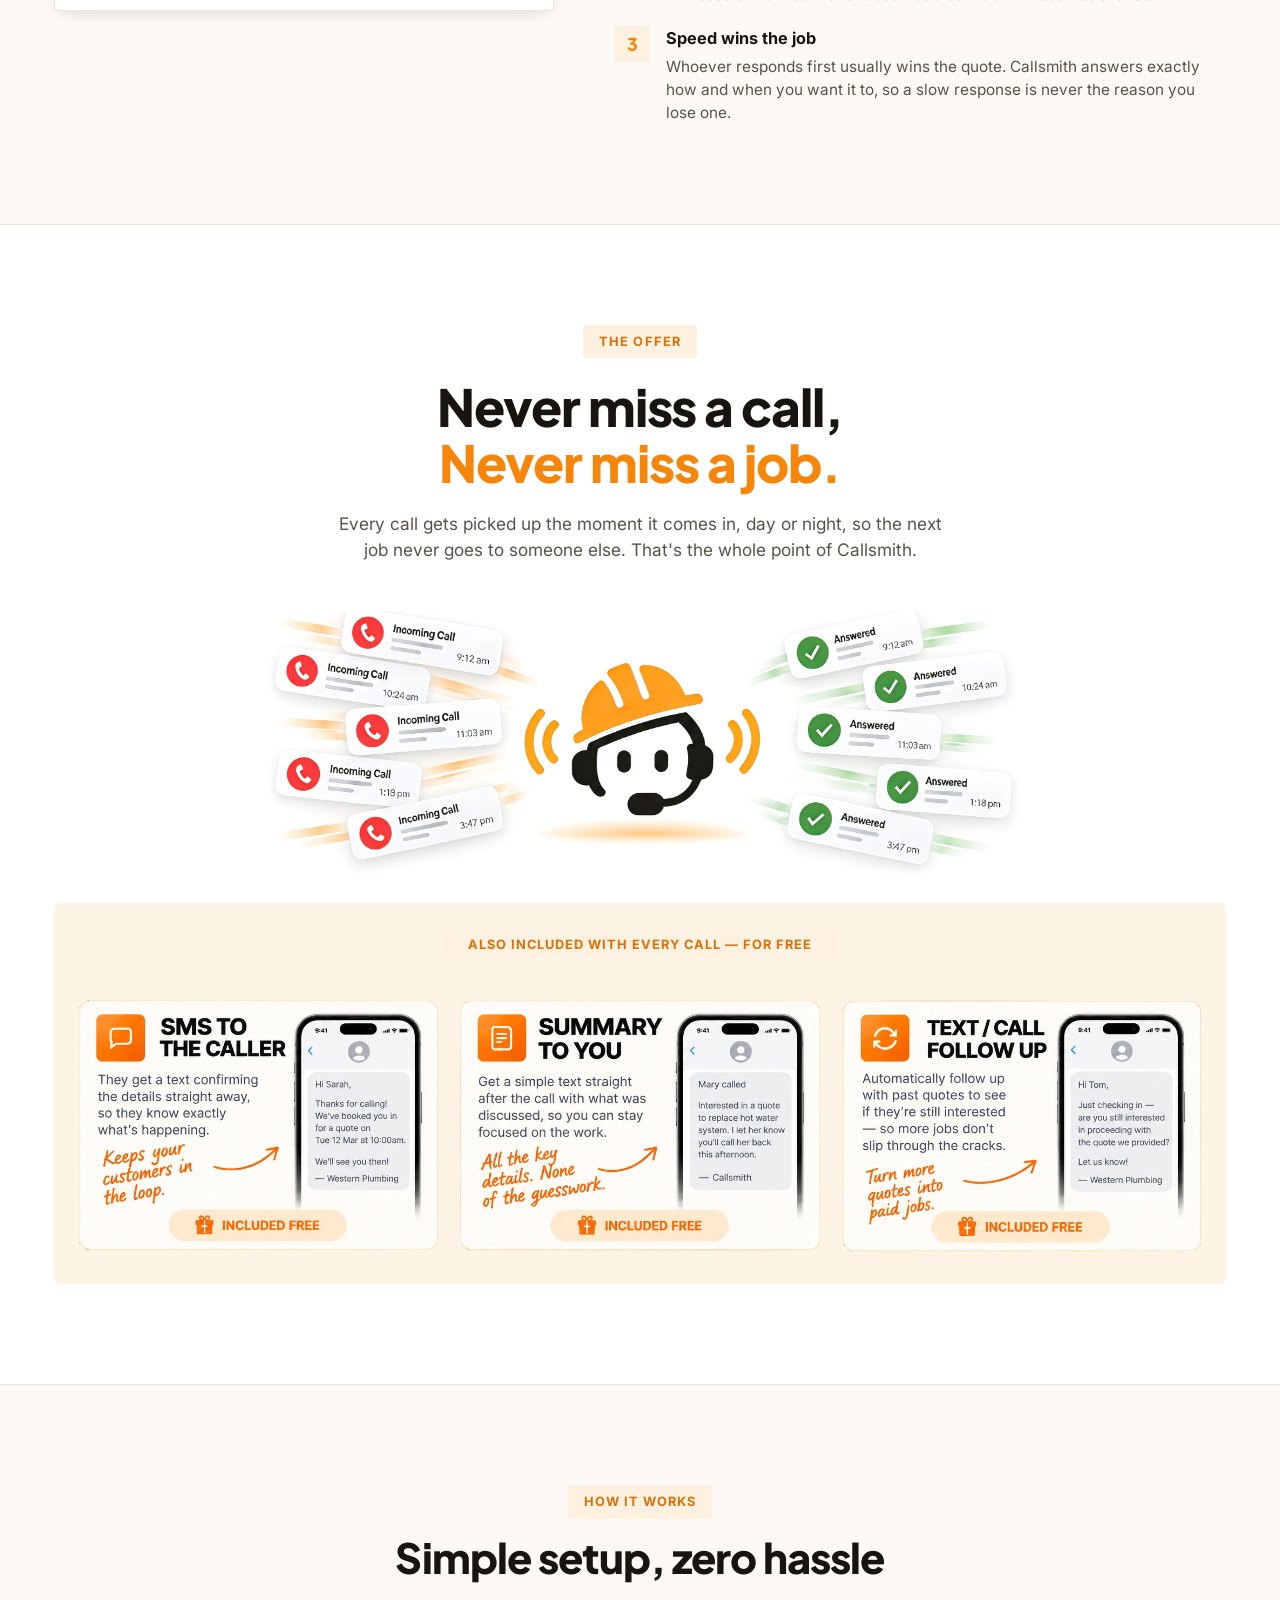
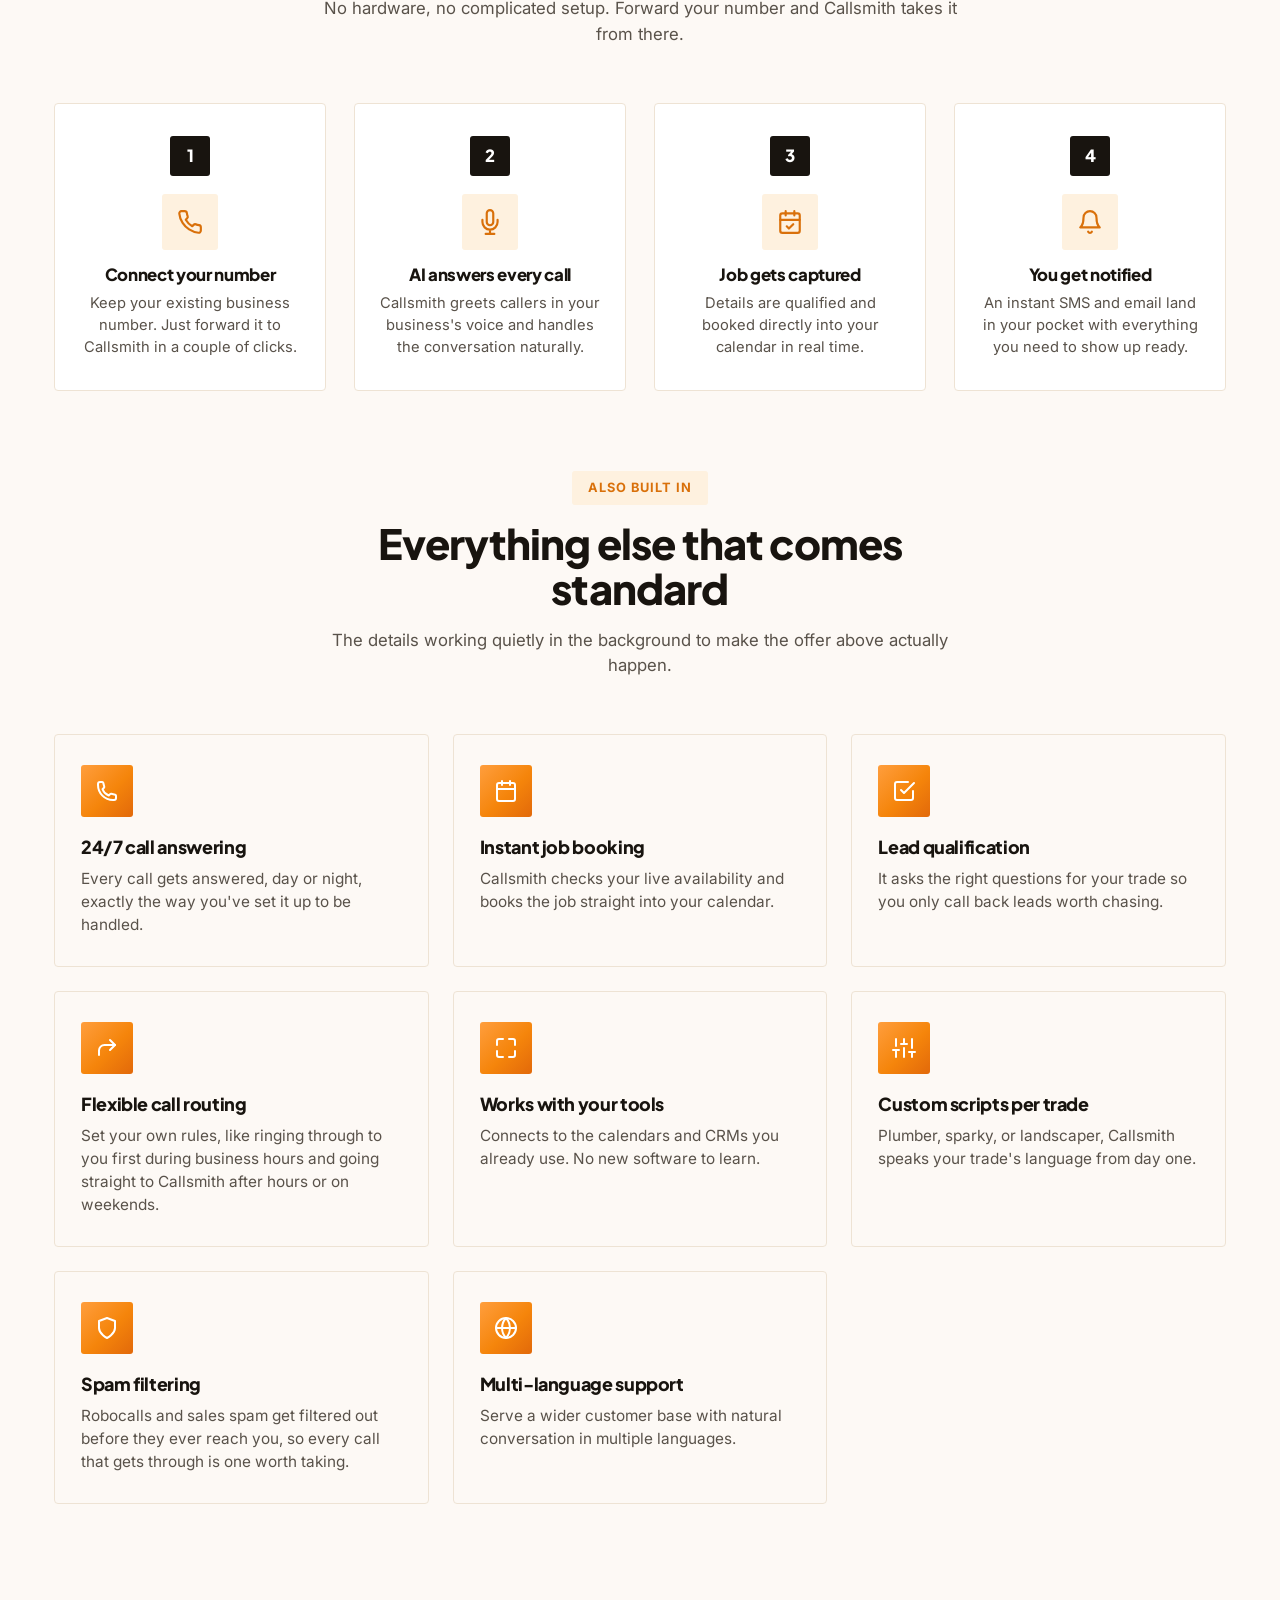
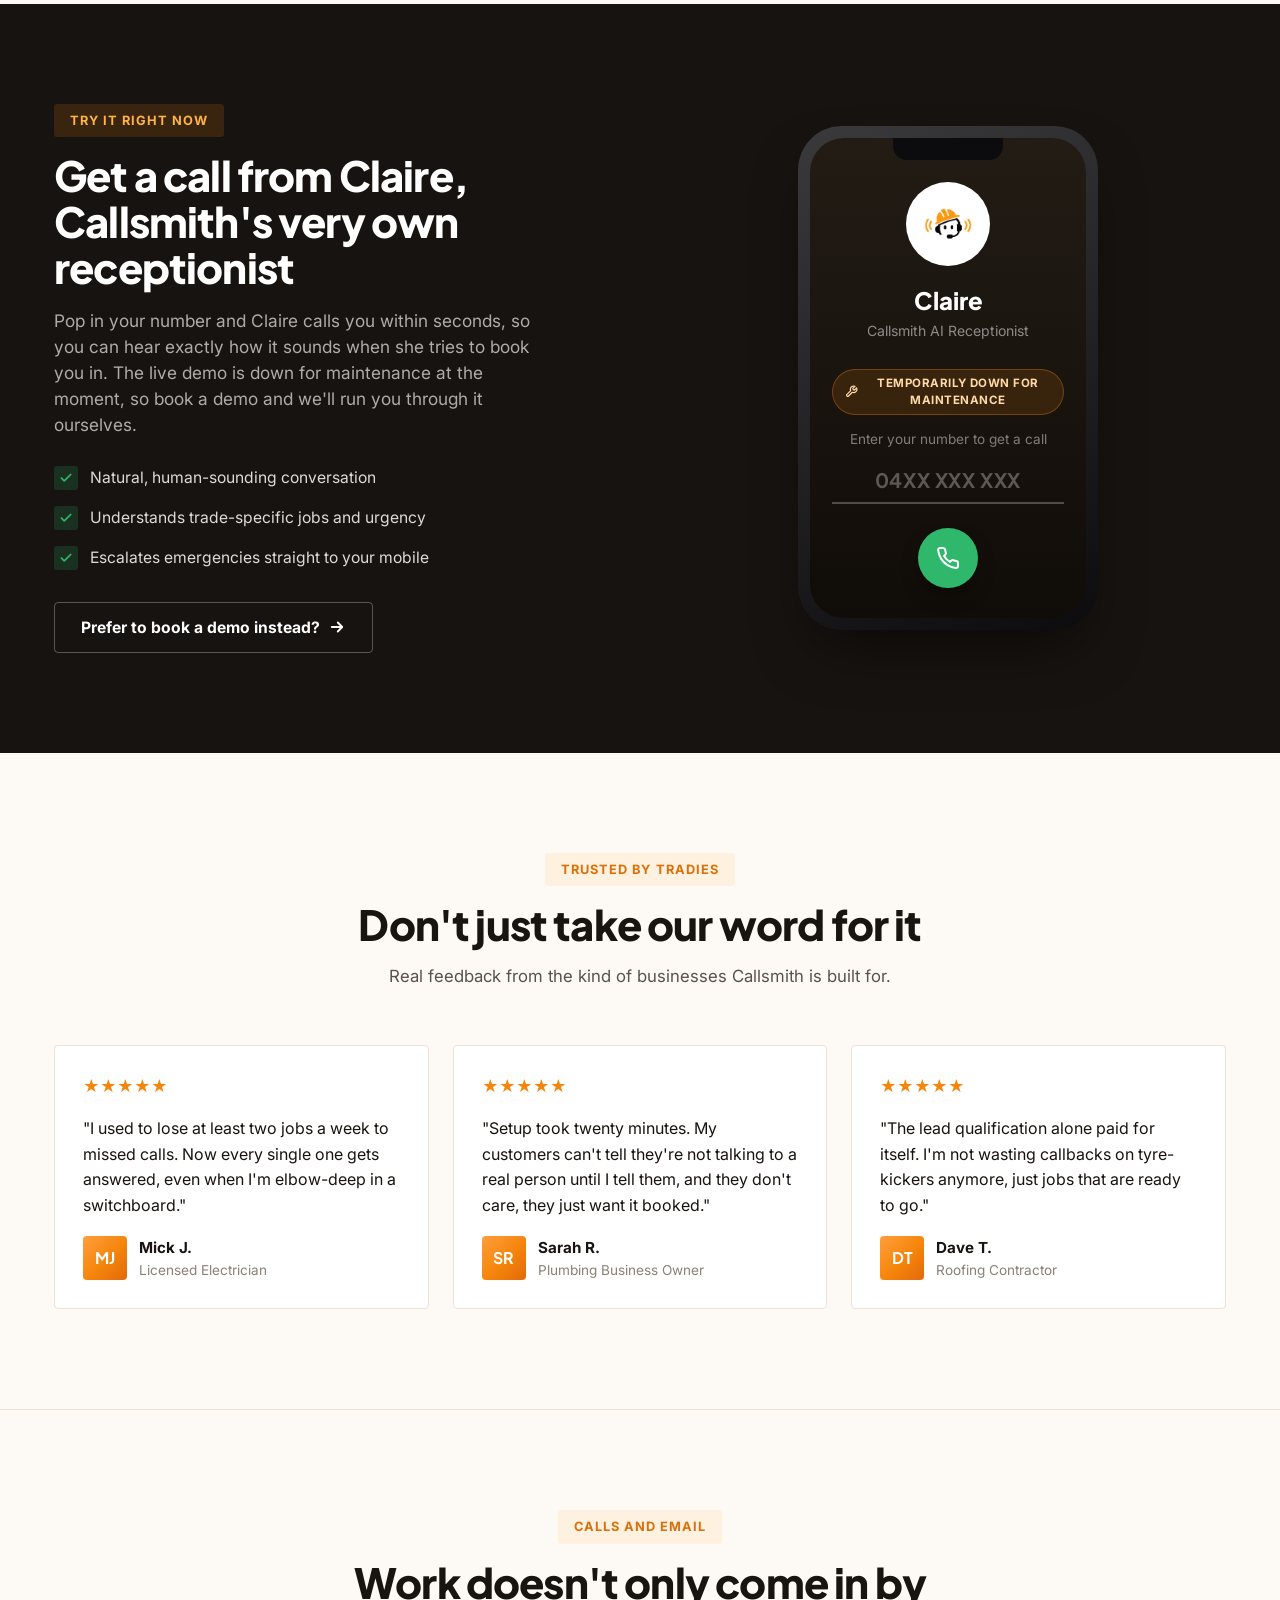
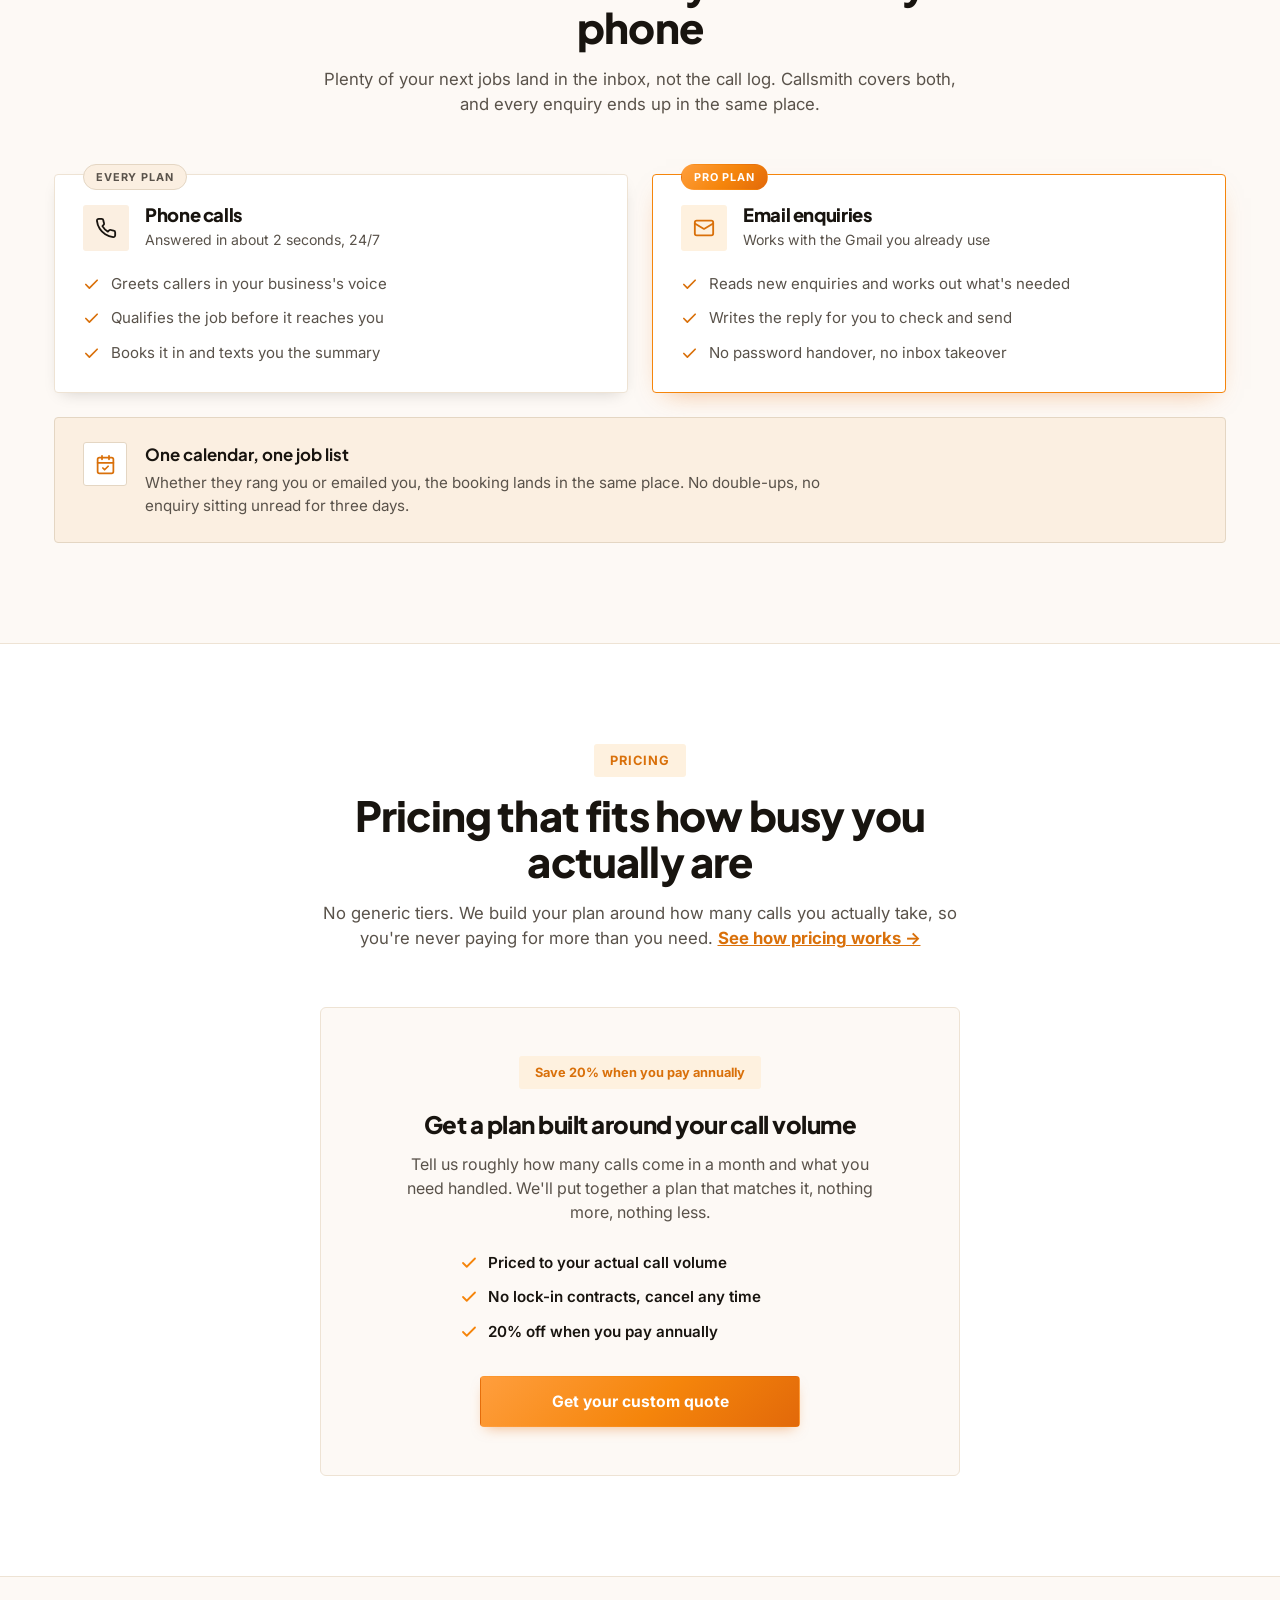
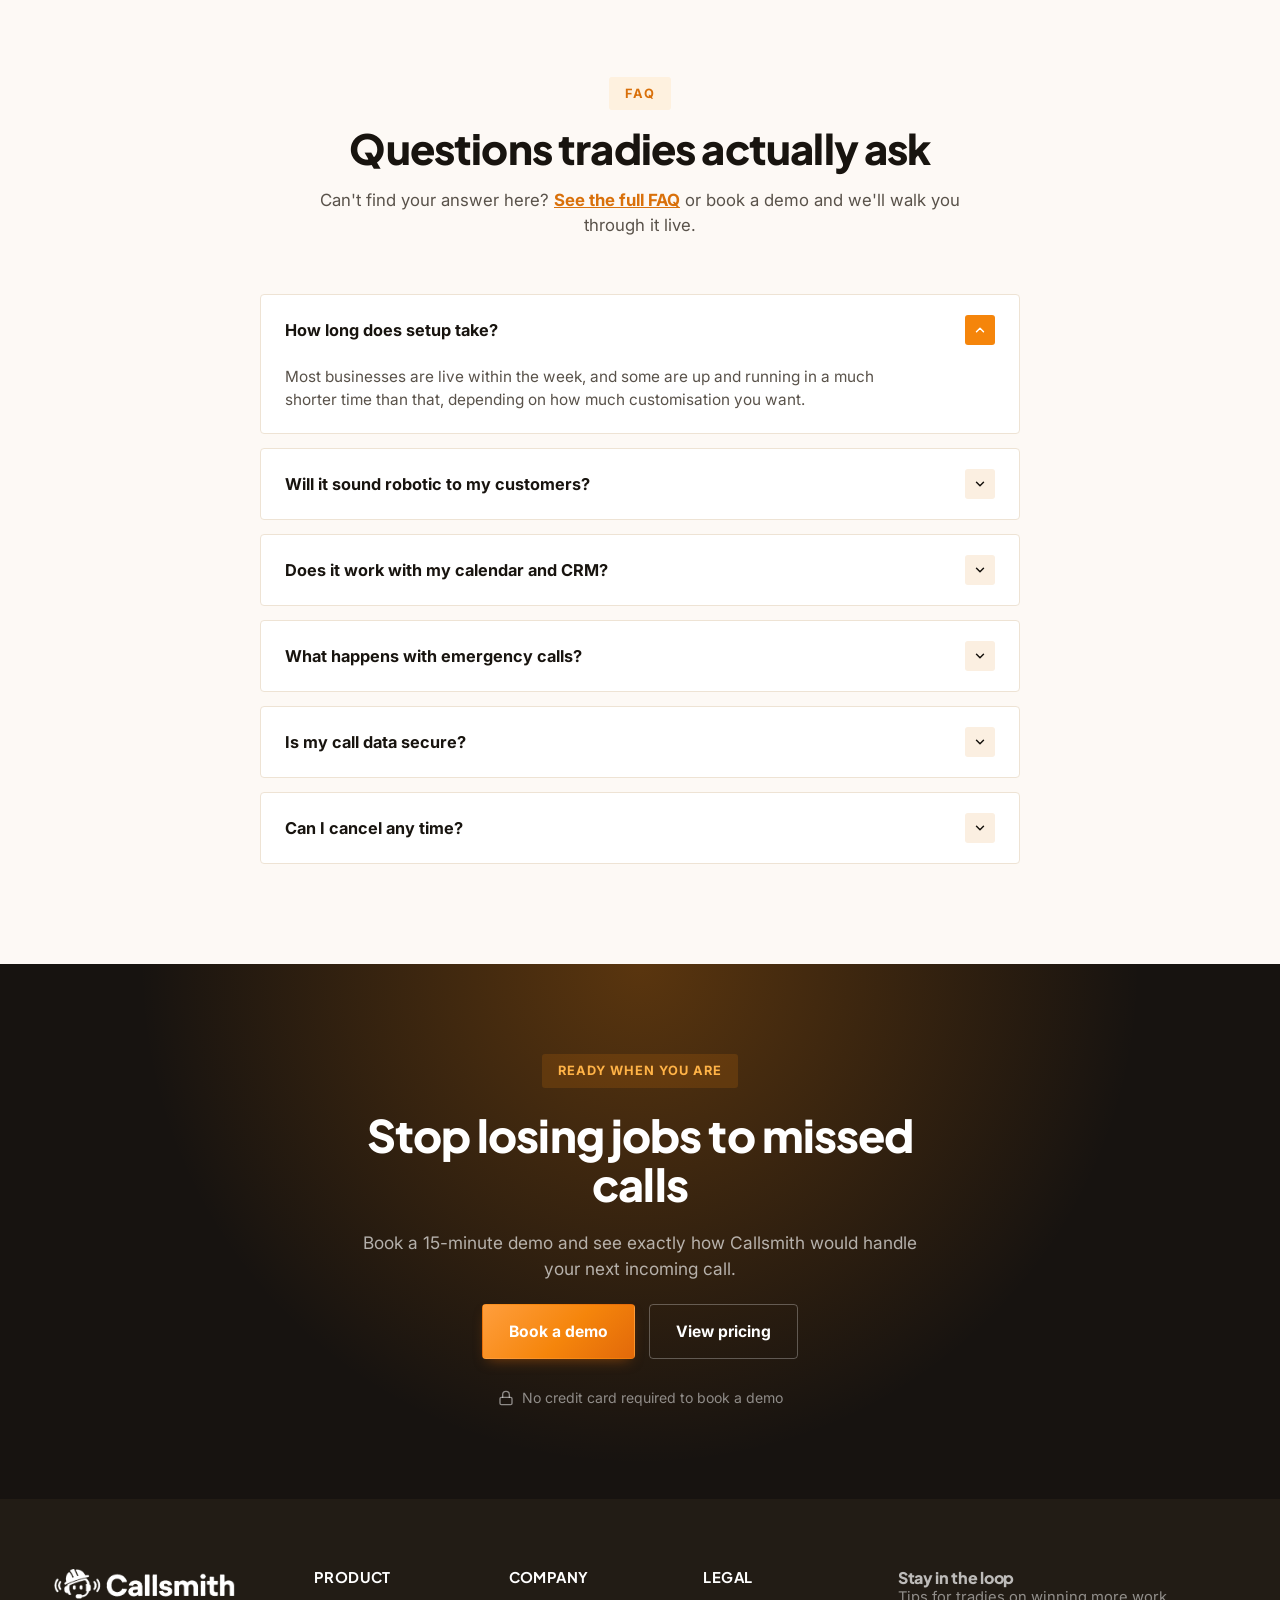
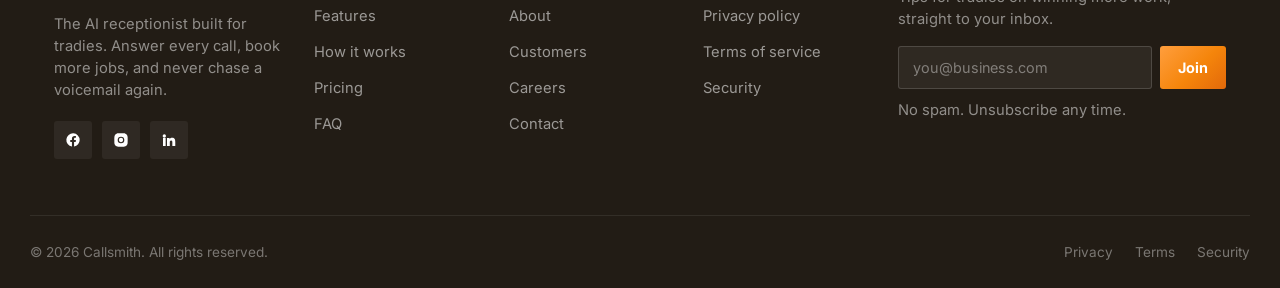
==== commit 6f75ed74: "Add text option to card, put the call demo behind a maintenance notice Card gains a "Text me" row on" ====
--- a/index.html
+++ b/index.html
@@ -31,7 +31,7 @@
 }
 </script>
 
-<link rel="stylesheet" href="assets/styles.css">
+<link rel="stylesheet" href="assets/styles.css?v=3">
 </head>
 <body>
 
@@ -311,7 +311,7 @@
       <div class="demo-copy reveal">
         <span class="eyebrow on-dark">Try it right now</span>
         <h2 style="margin-top:16px;">Get a call from Claire, Callsmith's very own receptionist</h2>
-        <p class="lead">Pop in your number below and Claire will call you within seconds. No forms, no waiting on hold, just answer your phone and hear exactly how it sounds when she tries to book you in.</p>
+        <p class="lead">Pop in your number and Claire calls you within seconds, so you can hear exactly how it sounds when she tries to book you in. The live demo is down for maintenance at the moment, so book a demo and we'll run you through it ourselves.</p>
         <ul class="demo-list">
           <li><span class="check"><svg viewBox="0 0 24 24" fill="none" stroke="currentColor" stroke-width="3" stroke-linecap="round" stroke-linejoin="round"><path d="M20 6L9 17l-5-5"/></svg></span> Natural, human-sounding conversation</li>
           <li><span class="check"><svg viewBox="0 0 24 24" fill="none" stroke="currentColor" stroke-width="3" stroke-linecap="round" stroke-linejoin="round"><path d="M20 6L9 17l-5-5"/></svg></span> Understands trade-specific jobs and urgency</li>
@@ -335,6 +335,7 @@
             <div class="call-role">Callsmith AI Receptionist</div>
 
             <div class="phone-state" id="phoneIdle">
+              <p class="maintenance-pill"><svg viewBox="0 0 24 24" fill="none" stroke="currentColor" stroke-width="2.2" stroke-linecap="round" stroke-linejoin="round"><path d="M14.7 6.3a1 1 0 0 0 0 1.4l1.6 1.6a1 1 0 0 0 1.4 0l3.77-3.77a6 6 0 0 1-7.94 7.94l-6.91 6.91a2.12 2.12 0 0 1-3-3l6.91-6.91a6 6 0 0 1 7.94-7.94l-3.76 3.76z"/></svg>Temporarily down for maintenance</p>
               <p class="phone-hint">Enter your number to get a call</p>
               <input
                 type="tel"
@@ -348,6 +349,14 @@
                 <svg viewBox="0 0 24 24" fill="none" stroke="currentColor" stroke-width="2" stroke-linecap="round" stroke-linejoin="round"><path d="M22 16.92v3a2 2 0 0 1-2.18 2 19.79 19.79 0 0 1-8.63-3.07 19.5 19.5 0 0 1-6-6 19.79 19.79 0 0 1-3.07-8.67A2 2 0 0 1 4.11 2h3a2 2 0 0 1 2 1.72c.127.96.362 1.903.7 2.81a2 2 0 0 1-.45 2.11L8.09 9.91a16 16 0 0 0 6 6l1.27-1.27a2 2 0 0 1 2.11-.45c.907.338 1.85.573 2.81.7A2 2 0 0 1 22 16.92z"/></svg>
               </button>
               <p class="call-consent">By tapping call, you agree to receive a call and a follow-up text from Callsmith.</p>
+            </div>
+
+            <div class="phone-state" id="phoneMaintenance" hidden>
+              <span class="maintenance-icon"><svg viewBox="0 0 24 24" fill="none" stroke="currentColor" stroke-width="2" stroke-linecap="round" stroke-linejoin="round"><path d="M14.7 6.3a1 1 0 0 0 0 1.4l1.6 1.6a1 1 0 0 0 1.4 0l3.77-3.77a6 6 0 0 1-7.94 7.94l-6.91 6.91a2.12 2.12 0 0 1-3-3l6.91-6.91a6 6 0 0 1 7.94-7.94l-3.76 3.76z"/></svg></span>
+              <p class="phone-status-line"><strong>Claire is offline for maintenance</strong></p>
+              <p class="maintenance-note">We've taken it down while we work on it. Book a demo and we'll walk you through it properly.</p>
+              <button class="btn btn-primary" data-open-modal style="margin-top:4px;">Book a demo</button>
+              <button type="button" id="phoneBackBtn" class="maintenance-back">Back</button>
             </div>
 
             <div class="phone-state" id="phoneCalling" hidden>
@@ -652,7 +661,7 @@
   <svg viewBox="0 0 24 24" fill="none" stroke="currentColor" stroke-width="2.4" stroke-linecap="round" stroke-linejoin="round"><path d="M12 19V5M5 12l7-7 7 7"/></svg>
 </button>
 
-<script src="assets/site.js"></script>
+<script src="assets/site.js?v=3"></script>
 
 </body>
 </html>
--- a/assets/styles.css
+++ b/assets/styles.css
@@ -664,6 +664,38 @@
 .call-action-btn svg{width:24px;height:24px;}
 .call-action-btn.red svg{transform:rotate(135deg);}
 .call-consent{margin-top:18px;font-size:0.74rem;color:rgba(255,255,255,0.35);line-height:1.5;}
+
+/* Call widget: maintenance notice */
+.maintenance-pill{
+  display:inline-flex;align-items:center;gap:7px;
+  font-size:0.72rem;font-weight:700;letter-spacing:0.04em;text-transform:uppercase;
+  color:#FFD9A8;
+  background:rgba(245,133,11,0.14);
+  border:1px solid rgba(245,133,11,0.32);
+  border-radius:100px;padding:5px 12px;margin-bottom:14px;
+}
+.maintenance-pill svg{width:13px;height:13px;flex-shrink:0;}
+.phone-state.is-maintenance .call-consent{display:none;}
+.phone-state.is-maintenance .phone-hint{margin-bottom:12px;}
+.maintenance-icon{
+  width:40px;height:40px;border-radius:50%;
+  background:rgba(245,133,11,0.16);
+  color:var(--orange-light);
+  display:flex;align-items:center;justify-content:center;
+  margin:0 auto 12px;
+}
+.maintenance-icon svg{width:19px;height:19px;}
+#phoneMaintenance .phone-status-line{margin-bottom:6px;color:#fff;font-size:0.92rem;}
+.maintenance-note{
+  color:rgba(255,255,255,0.55);font-size:0.8rem;line-height:1.5;
+  margin-bottom:14px;max-width:250px;
+}
+.maintenance-back{
+  margin-top:10px;background:none;border:none;
+  color:rgba(255,255,255,0.45);font-size:0.8rem;font-weight:600;
+  text-decoration:underline;cursor:pointer;padding:4px;
+}
+.maintenance-back:hover{color:rgba(255,255,255,0.8);}
 
 /* ===== Testimonials ===== */
 .testimonials{padding:100px 0;}
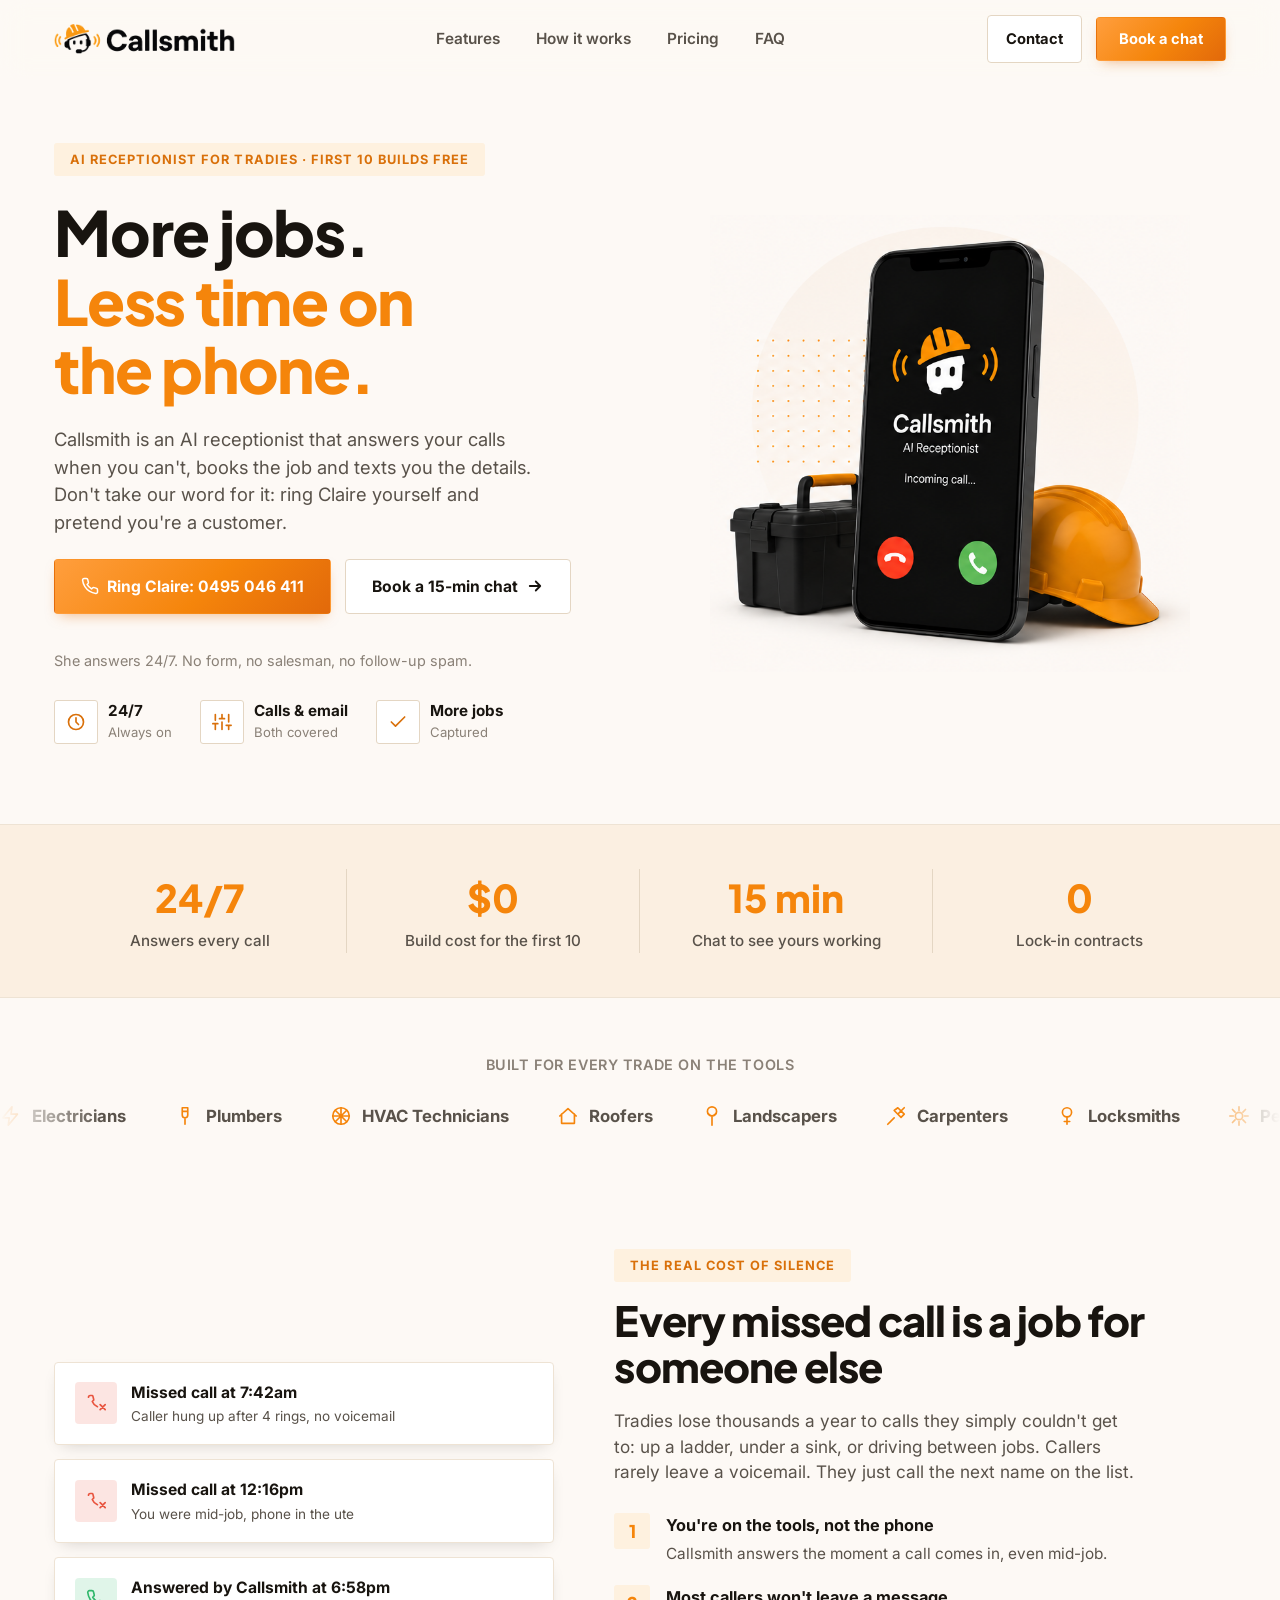
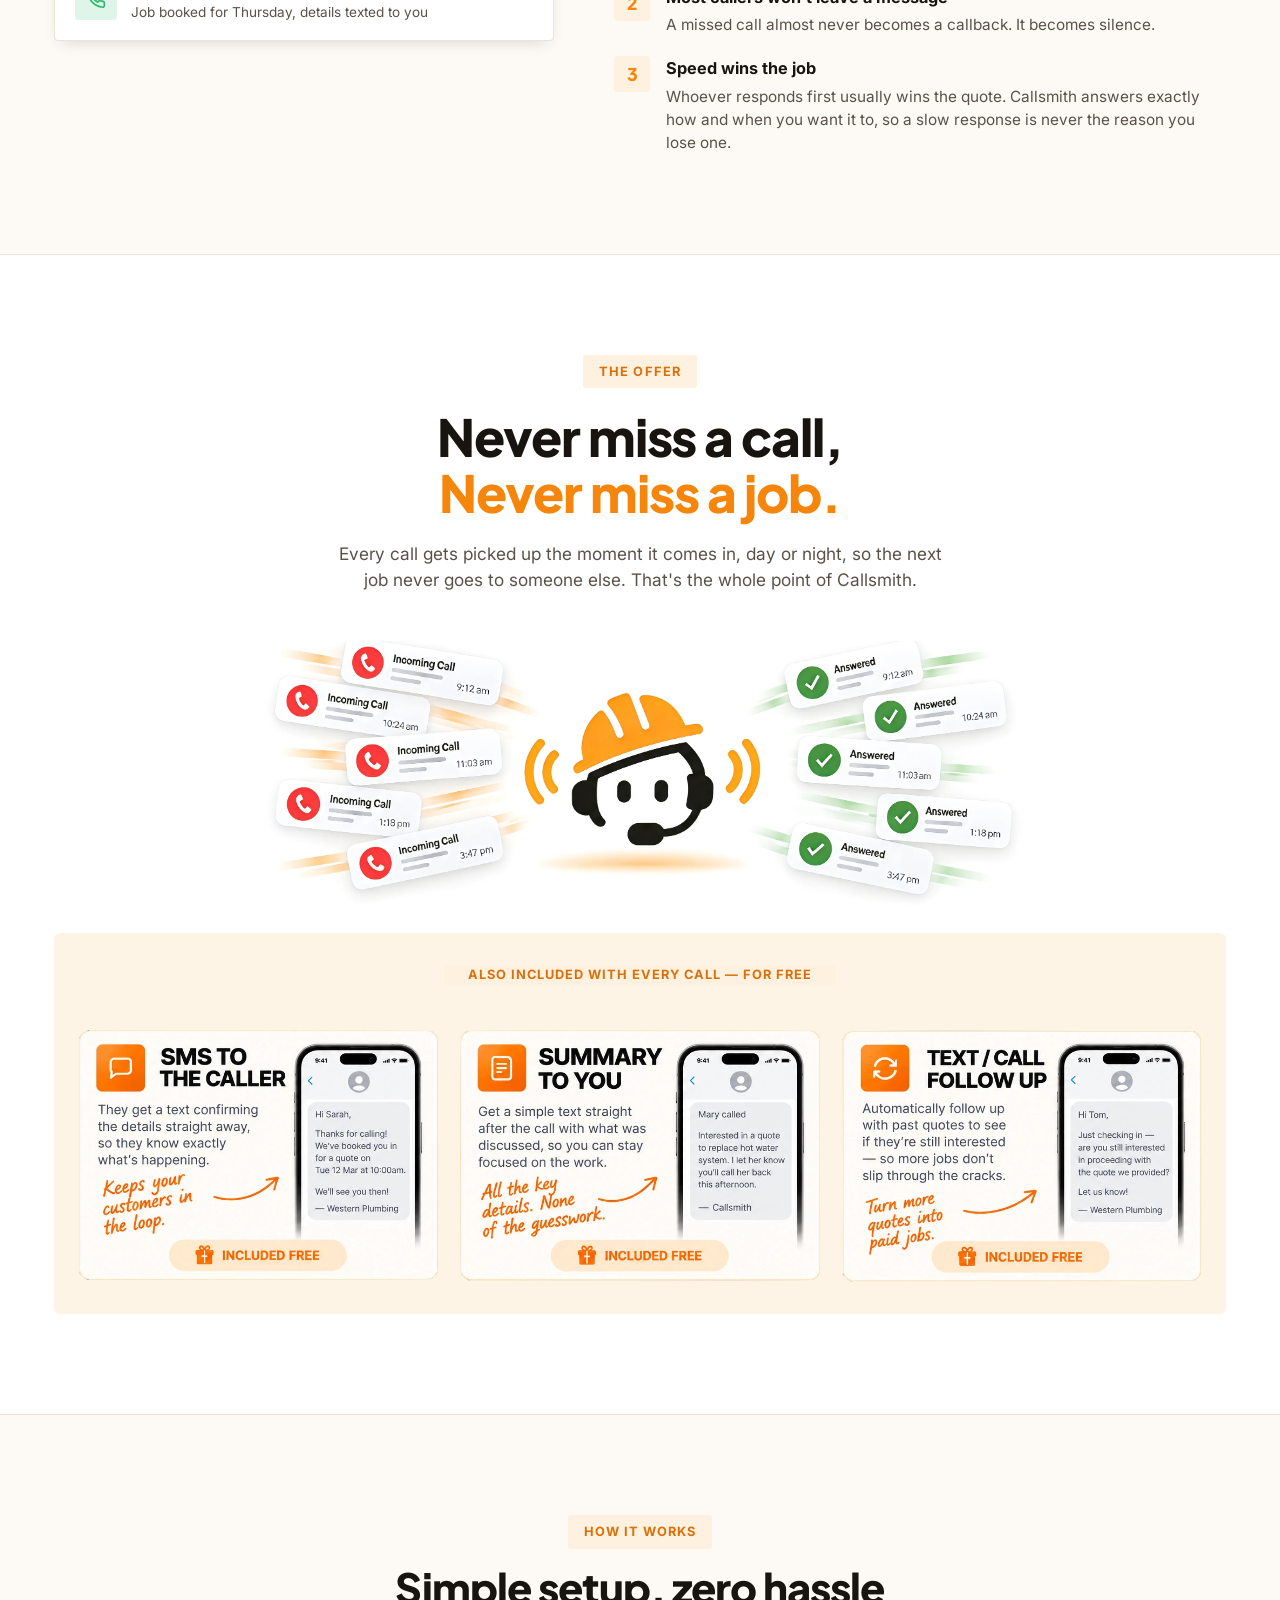
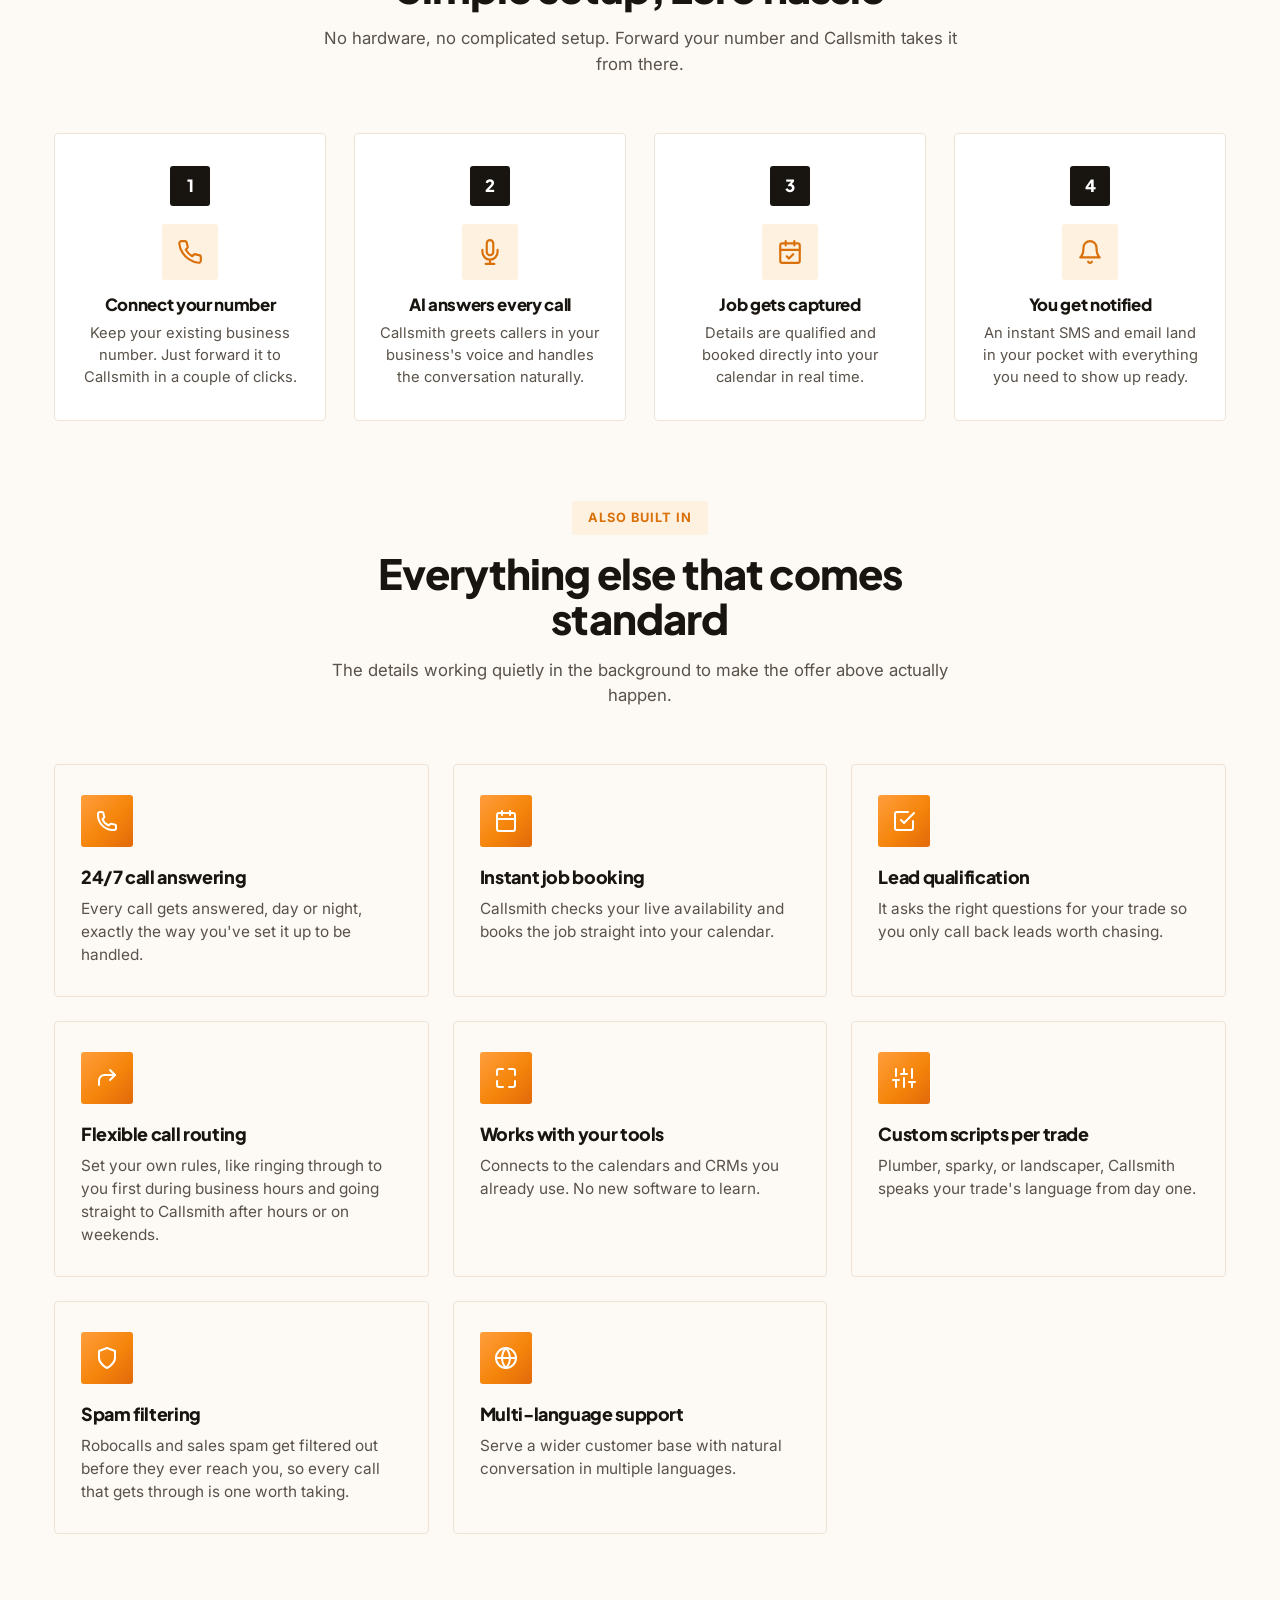
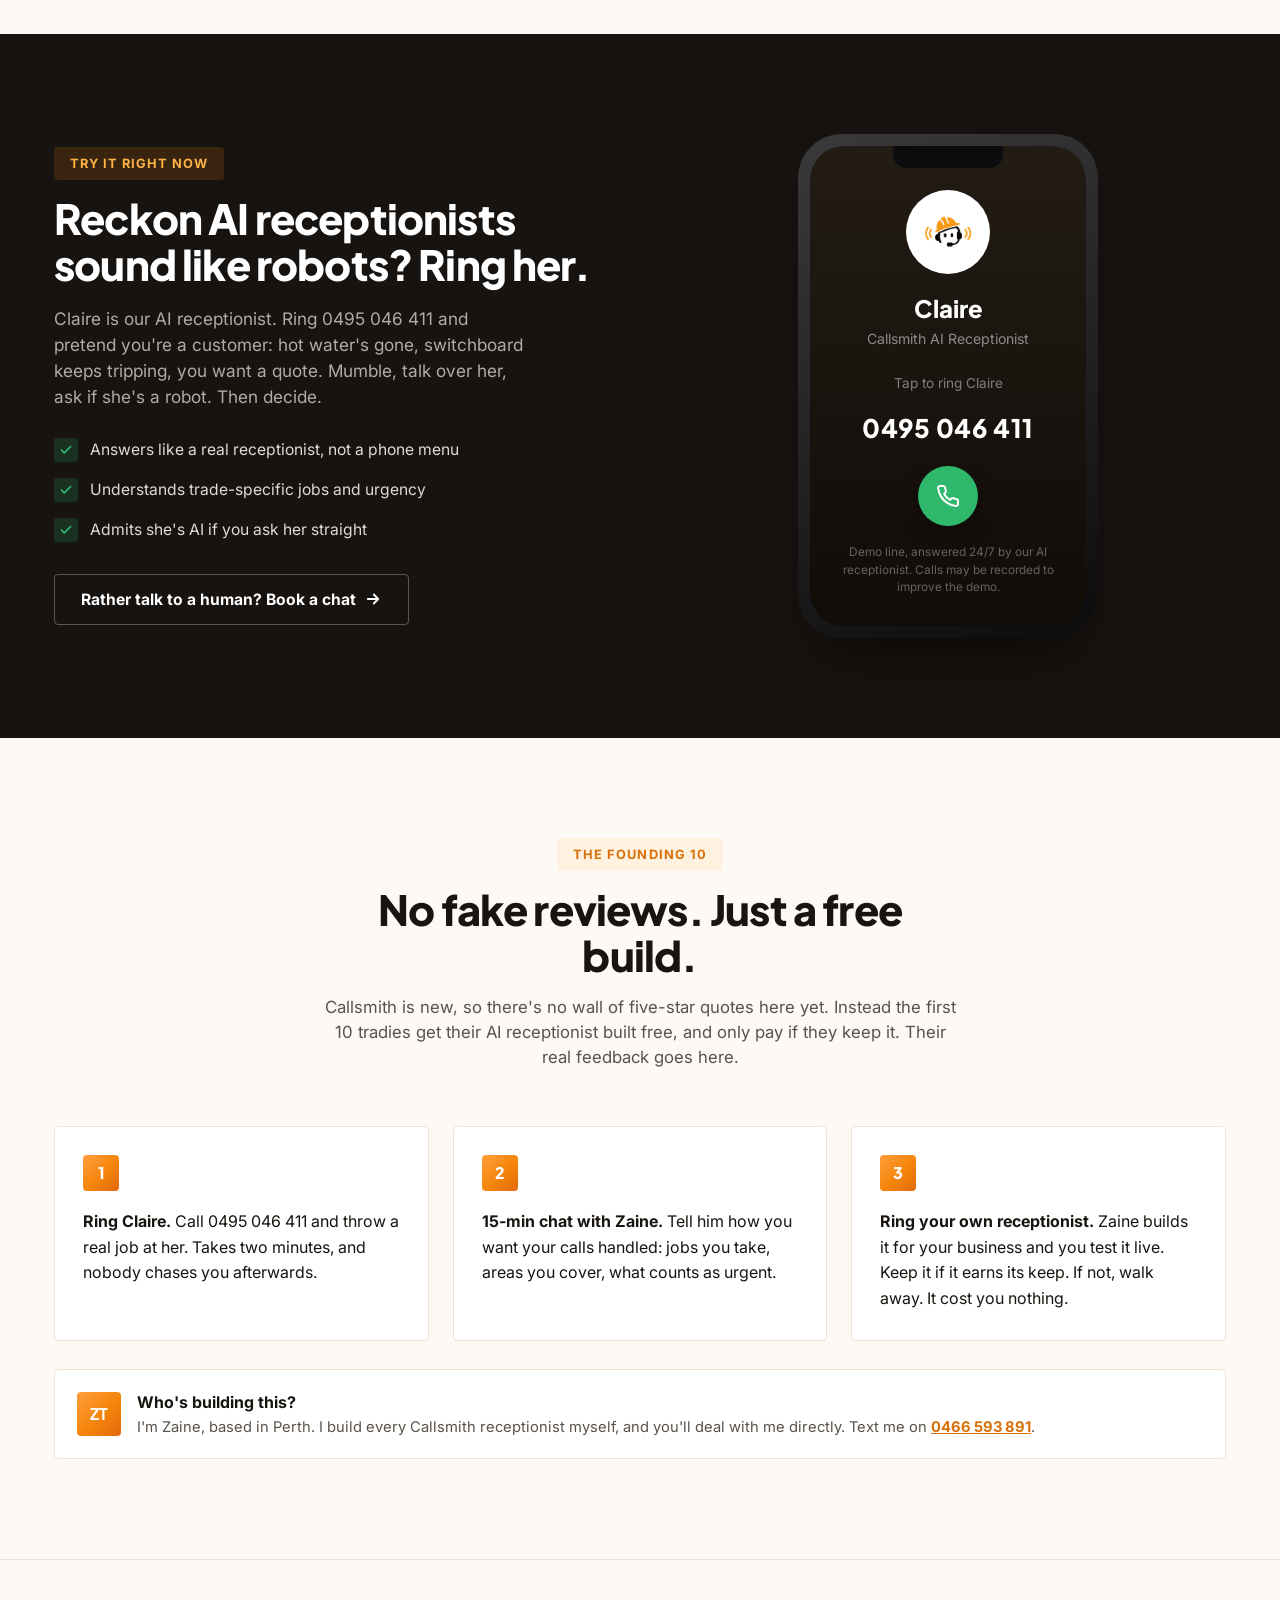
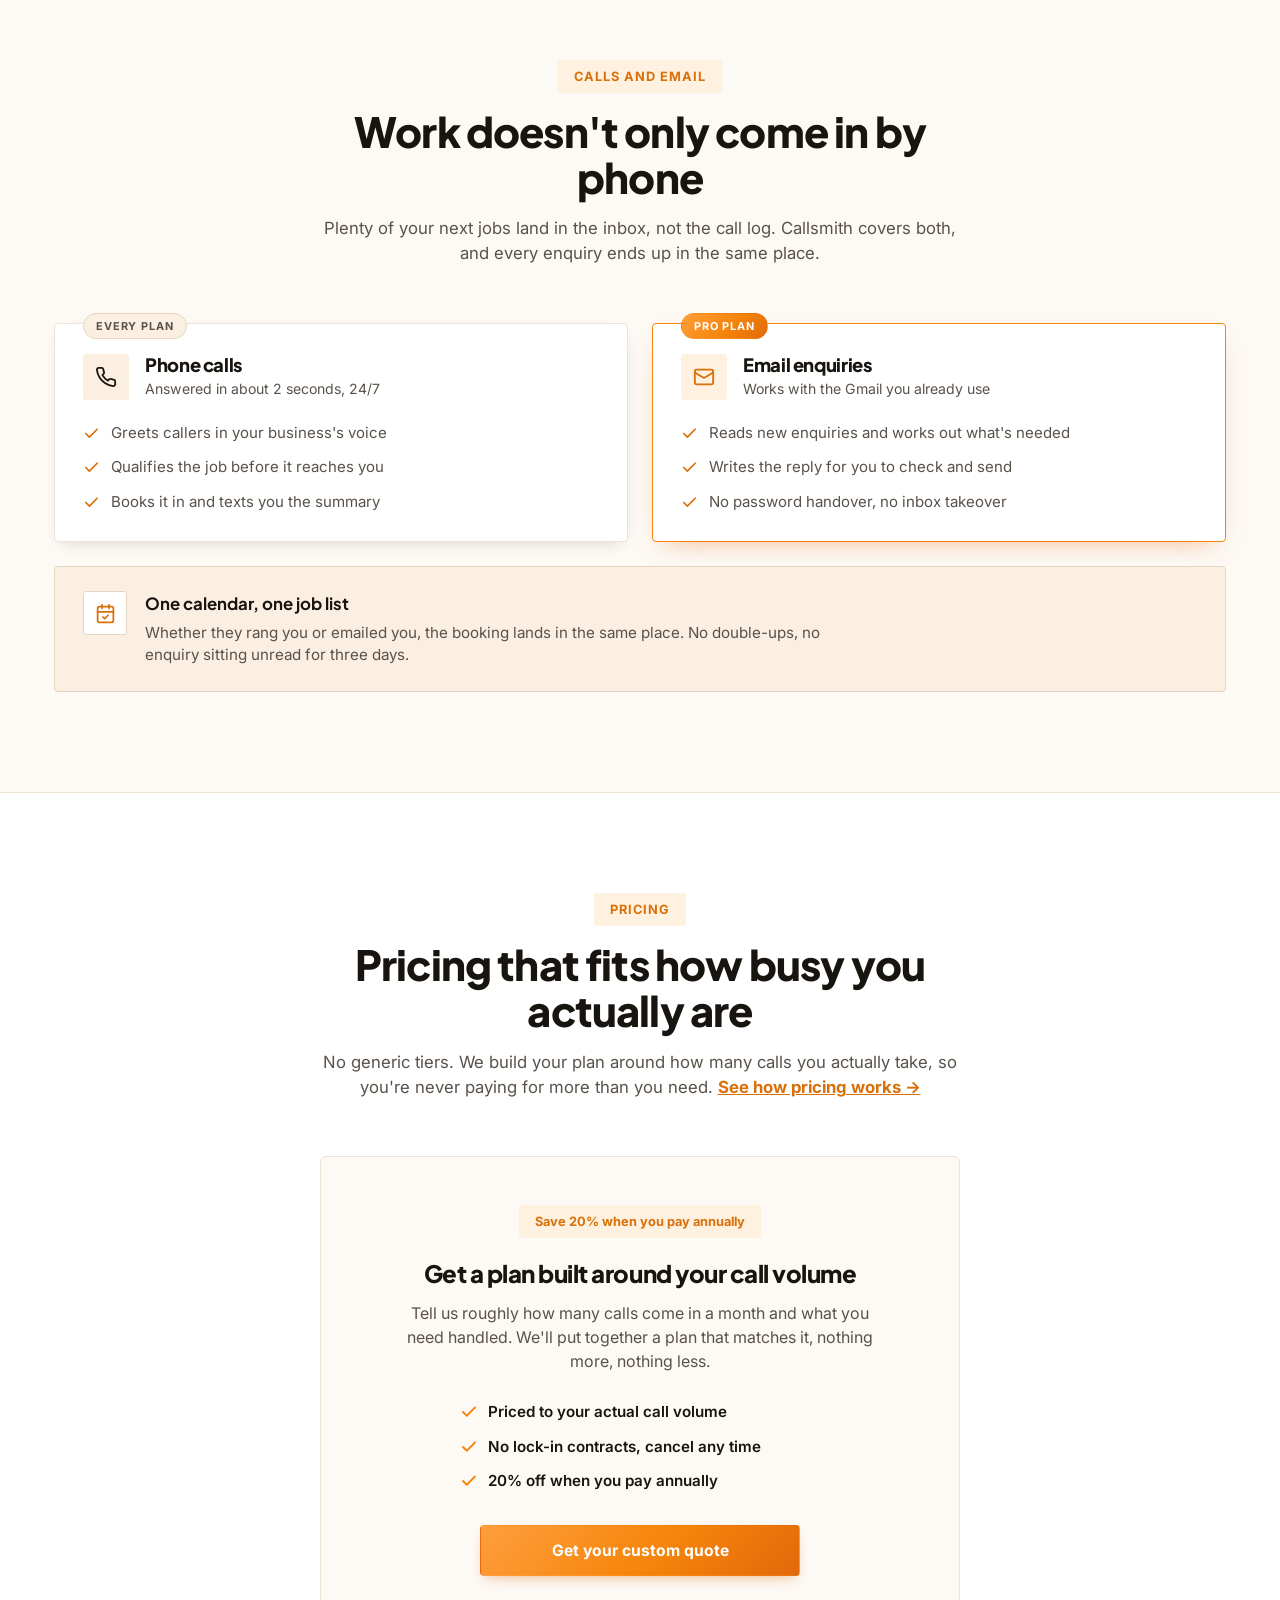
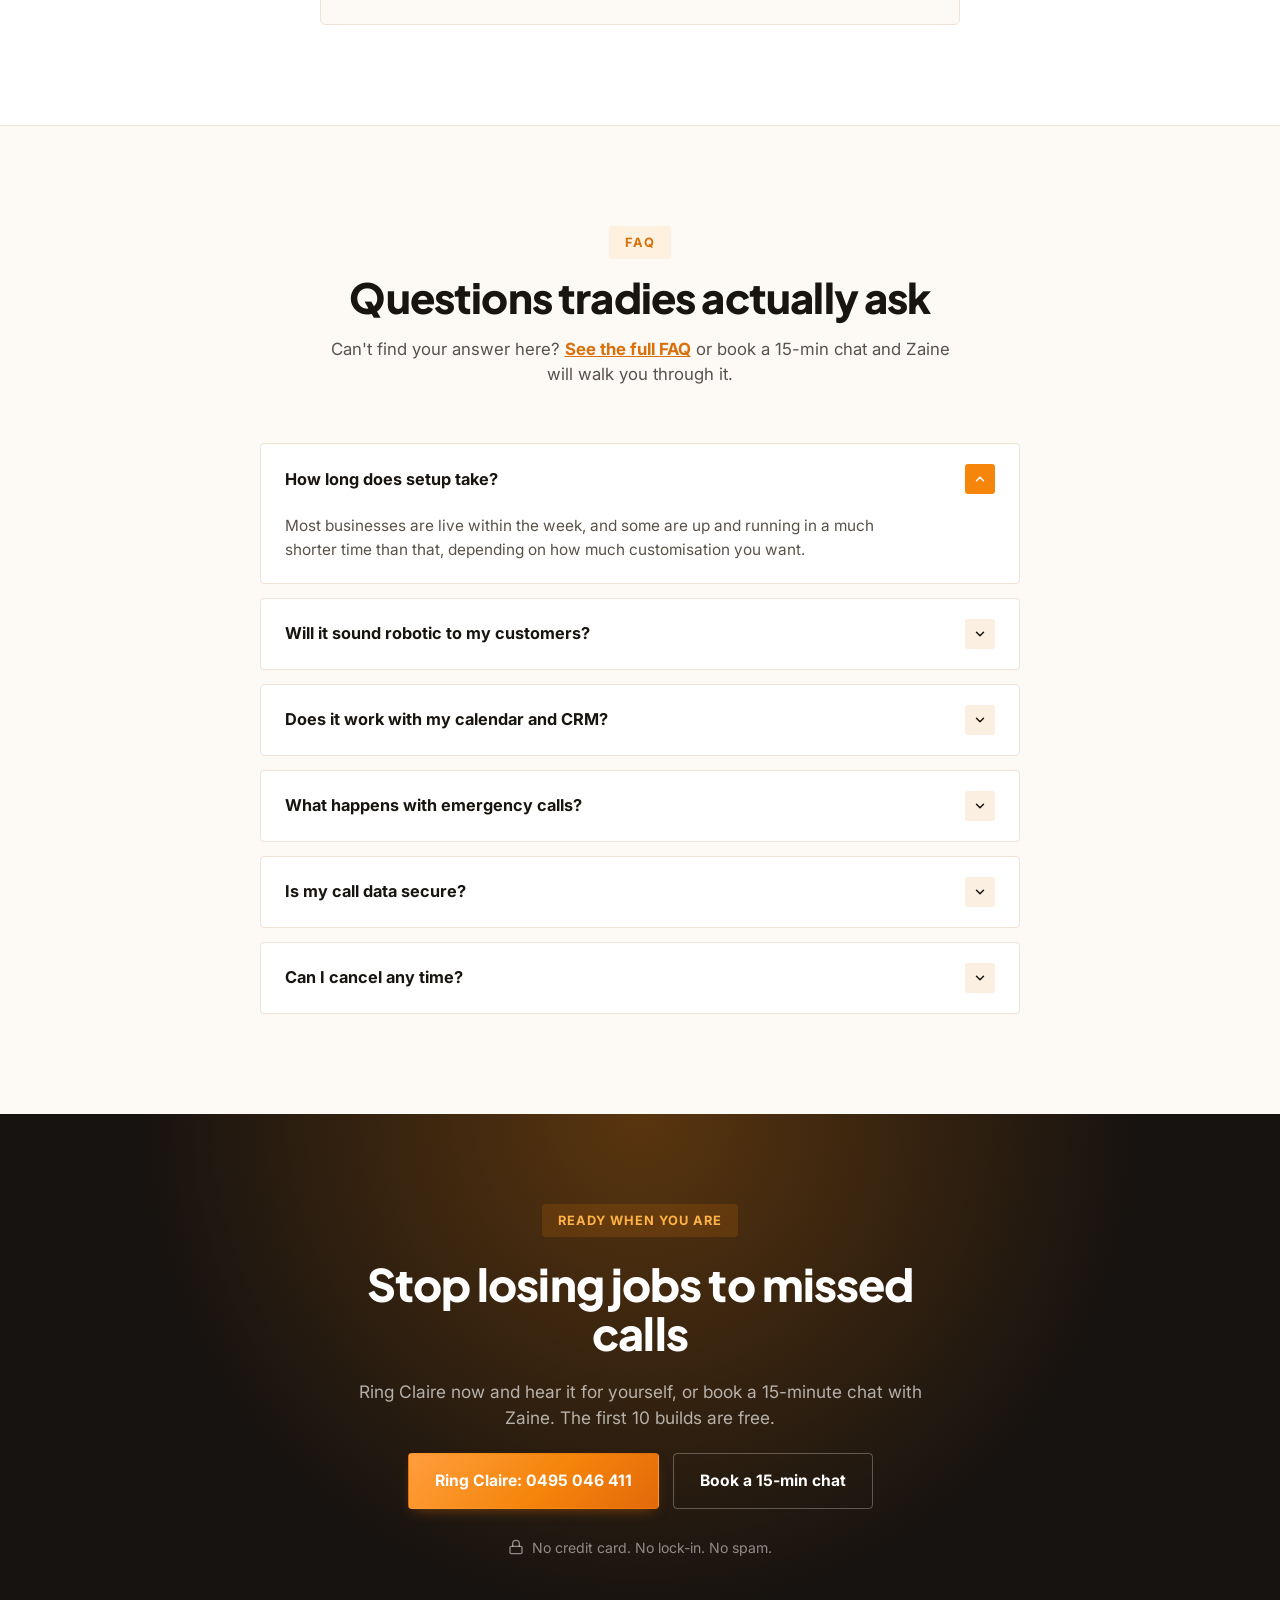
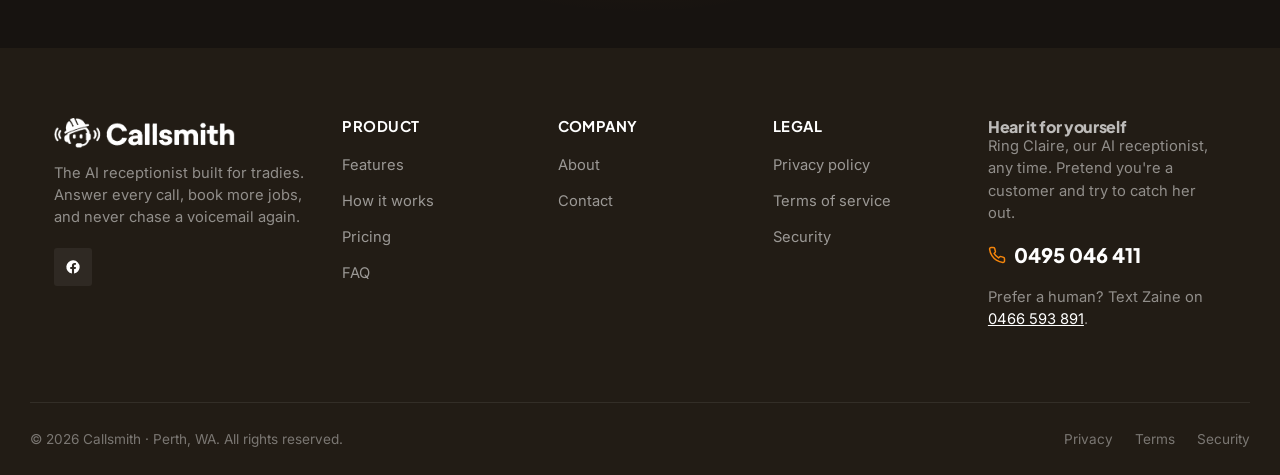
==== commit b4df05e9: "Make the site honest and make booking actually work - Remove placeholder testimonials, invented team" ====
--- a/index.html
+++ b/index.html
@@ -31,7 +31,7 @@
 }
 </script>
 
-<link rel="stylesheet" href="assets/styles.css?v=3">
+<link rel="stylesheet" href="assets/styles.css?v=4">
 </head>
 <body>
 
@@ -51,7 +51,7 @@
     </nav>
     <div class="header-actions">
       <a href="contact.html" class="btn btn-secondary hide-mobile-btn" style="padding:12px 18px;">Contact</a>
-      <button class="btn btn-primary" data-open-modal>Book a demo</button>
+      <button class="btn btn-primary" data-open-modal>Book a chat</button>
       <button class="burger" id="burgerBtn" aria-label="Toggle menu" aria-expanded="false"><span></span></button>
     </div>
   </div>
@@ -63,7 +63,8 @@
     <a href="pricing.html" class="mnav-link">Pricing</a>
     <a href="faq.html" class="mnav-link">FAQ</a>
     <a href="contact.html" class="mnav-link">Contact</a>
-    <button class="btn btn-primary btn-block" data-open-modal>Book a demo</button>
+    <a class="btn btn-secondary btn-block" href="tel:+61495046411">Ring Claire: 0495 046 411</a>
+    <button class="btn btn-primary btn-block" data-open-modal>Book a chat</button>
   </div>
 </div>
 
@@ -73,19 +74,20 @@
   <section class="hero" id="top">
     <div class="container hero-grid">
       <div class="hero-copy">
-        <span class="eyebrow">AI Receptionist for Tradies</span>
+        <span class="eyebrow">AI receptionist for tradies · First 10 builds free</span>
         <h1>More jobs.<span class="line-2">Less time on the phone.</span></h1>
-        <p class="lead">Callsmith is your AI receptionist that answers calls, books jobs, and qualifies leads exactly how you want it handled, 24/7. No more voicemail, no more missed work, and hours back in your week to focus on the tools.</p>
+        <p class="lead">Callsmith is an AI receptionist that answers your calls when you can't, books the job and texts you the details. Don't take our word for it: ring Claire yourself and pretend you're a customer.</p>
         <div class="hero-btn-row">
-          <button class="btn btn-primary" data-open-modal>
-            Book a demo
+          <a class="btn btn-primary" href="tel:+61495046411">
+            <svg viewBox="0 0 24 24" fill="none" stroke="currentColor" stroke-width="2" stroke-linecap="round" stroke-linejoin="round"><path d="M22 16.92v3a2 2 0 0 1-2.18 2 19.79 19.79 0 0 1-8.63-3.07 19.5 19.5 0 0 1-6-6 19.79 19.79 0 0 1-3.07-8.67A2 2 0 0 1 4.11 2h3a2 2 0 0 1 2 1.72c.127.96.362 1.903.7 2.81a2 2 0 0 1-.45 2.11L8.09 9.91a16 16 0 0 0 6 6l1.27-1.27a2 2 0 0 1 2.11-.45c.907.338 1.85.573 2.81.7A2 2 0 0 1 22 16.92z"/></svg>
+            Ring Claire: 0495 046 411
+          </a>
+          <button class="btn btn-secondary" data-open-modal>
+            Book a 15-min chat
             <svg viewBox="0 0 24 24" fill="none" stroke="currentColor" stroke-width="2.4" stroke-linecap="round" stroke-linejoin="round"><path d="M5 12h14M13 6l6 6-6 6"/></svg>
           </button>
-          <a href="#how-it-works" class="btn btn-secondary">
-            See how it works
-            <svg viewBox="0 0 24 24" fill="currentColor"><path d="M8 5v14l11-7z"/></svg>
-          </a>
-        </div>
+        </div>
+        <p class="hero-note">She answers 24/7. No form, no salesman, no follow-up spam.</p>
         <div class="hero-badges">
           <div class="hero-badge">
             <div class="badge-icon"><svg viewBox="0 0 24 24" fill="none" stroke="currentColor" stroke-width="2" stroke-linecap="round" stroke-linejoin="round"><circle cx="12" cy="12" r="9"/><path d="M12 7v5l3 3"/></svg></div>
@@ -110,10 +112,10 @@
   <!-- ===== Stats band ===== -->
   <div class="stats-band">
     <div class="container stats-grid">
-      <div class="stat-item reveal"><div class="num" data-count="98" data-suffix="%">0%</div><div class="label">Calls answered</div></div>
-      <div class="stat-item reveal"><div class="num" data-count="2" data-suffix="s">0s</div><div class="label">Average answer time</div></div>
-      <div class="stat-item reveal"><div class="num" data-count="40" data-suffix="%">0%</div><div class="label">More jobs booked</div></div>
-      <div class="stat-item reveal"><div class="num" data-static="24/7">24/7</div><div class="label">Always working</div></div>
+      <div class="stat-item reveal"><div class="num" data-static="24/7">24/7</div><div class="label">Answers every call</div></div>
+      <div class="stat-item reveal"><div class="num" data-static="$0">$0</div><div class="label">Build cost for the first 10</div></div>
+      <div class="stat-item reveal"><div class="num" data-static="15 min">15 min</div><div class="label">Chat to see yours working</div></div>
+      <div class="stat-item reveal"><div class="num" data-static="0">0</div><div class="label">Lock-in contracts</div></div>
     </div>
   </div>
 
@@ -310,15 +312,15 @@
     <div class="container demo-grid">
       <div class="demo-copy reveal">
         <span class="eyebrow on-dark">Try it right now</span>
-        <h2 style="margin-top:16px;">Get a call from Claire, Callsmith's very own receptionist</h2>
-        <p class="lead">Pop in your number and Claire calls you within seconds, so you can hear exactly how it sounds when she tries to book you in. The live demo is down for maintenance at the moment, so book a demo and we'll run you through it ourselves.</p>
+        <h2 style="margin-top:16px;">Reckon AI receptionists sound like robots? Ring her.</h2>
+        <p class="lead">Claire is our AI receptionist. Ring 0495 046 411 and pretend you're a customer: hot water's gone, switchboard keeps tripping, you want a quote. Mumble, talk over her, ask if she's a robot. Then decide.</p>
         <ul class="demo-list">
-          <li><span class="check"><svg viewBox="0 0 24 24" fill="none" stroke="currentColor" stroke-width="3" stroke-linecap="round" stroke-linejoin="round"><path d="M20 6L9 17l-5-5"/></svg></span> Natural, human-sounding conversation</li>
+          <li><span class="check"><svg viewBox="0 0 24 24" fill="none" stroke="currentColor" stroke-width="3" stroke-linecap="round" stroke-linejoin="round"><path d="M20 6L9 17l-5-5"/></svg></span> Answers like a real receptionist, not a phone menu</li>
           <li><span class="check"><svg viewBox="0 0 24 24" fill="none" stroke="currentColor" stroke-width="3" stroke-linecap="round" stroke-linejoin="round"><path d="M20 6L9 17l-5-5"/></svg></span> Understands trade-specific jobs and urgency</li>
-          <li><span class="check"><svg viewBox="0 0 24 24" fill="none" stroke="currentColor" stroke-width="3" stroke-linecap="round" stroke-linejoin="round"><path d="M20 6L9 17l-5-5"/></svg></span> Escalates emergencies straight to your mobile</li>
+          <li><span class="check"><svg viewBox="0 0 24 24" fill="none" stroke="currentColor" stroke-width="3" stroke-linecap="round" stroke-linejoin="round"><path d="M20 6L9 17l-5-5"/></svg></span> Admits she's AI if you ask her straight</li>
         </ul>
         <button class="btn btn-ghost-dark" data-open-modal>
-          Prefer to book a demo instead?
+          Rather talk to a human? Book a chat
           <svg viewBox="0 0 24 24" fill="none" stroke="currentColor" stroke-width="2.4" stroke-linecap="round" stroke-linejoin="round"><path d="M5 12h14M13 6l6 6-6 6"/></svg>
         </button>
       </div>
@@ -334,85 +336,43 @@
             <div class="call-name">Claire</div>
             <div class="call-role">Callsmith AI Receptionist</div>
 
-            <div class="phone-state" id="phoneIdle">
-              <p class="maintenance-pill"><svg viewBox="0 0 24 24" fill="none" stroke="currentColor" stroke-width="2.2" stroke-linecap="round" stroke-linejoin="round"><path d="M14.7 6.3a1 1 0 0 0 0 1.4l1.6 1.6a1 1 0 0 0 1.4 0l3.77-3.77a6 6 0 0 1-7.94 7.94l-6.91 6.91a2.12 2.12 0 0 1-3-3l6.91-6.91a6 6 0 0 1 7.94-7.94l-3.76 3.76z"/></svg>Temporarily down for maintenance</p>
-              <p class="phone-hint">Enter your number to get a call</p>
-              <input
-                type="tel"
-                id="callPhone"
-                class="phone-number-input"
-                placeholder="04XX XXX XXX"
-                autocomplete="tel"
-                inputmode="tel"
-                aria-label="Your mobile number">
-              <button type="button" id="phoneCallBtn" class="call-action-btn green" aria-label="Call me">
-                <svg viewBox="0 0 24 24" fill="none" stroke="currentColor" stroke-width="2" stroke-linecap="round" stroke-linejoin="round"><path d="M22 16.92v3a2 2 0 0 1-2.18 2 19.79 19.79 0 0 1-8.63-3.07 19.5 19.5 0 0 1-6-6 19.79 19.79 0 0 1-3.07-8.67A2 2 0 0 1 4.11 2h3a2 2 0 0 1 2 1.72c.127.96.362 1.903.7 2.81a2 2 0 0 1-.45 2.11L8.09 9.91a16 16 0 0 0 6 6l1.27-1.27a2 2 0 0 1 2.11-.45c.907.338 1.85.573 2.81.7A2 2 0 0 1 22 16.92z"/></svg>
-              </button>
-              <p class="call-consent">By tapping call, you agree to receive a call and a follow-up text from Callsmith.</p>
+            <div class="phone-state ring-state">
+              <p class="phone-hint">Tap to ring Claire</p>
+              <p class="ring-number">0495 046 411</p>
+              <a href="tel:+61495046411" class="call-action-btn green" aria-label="Ring Claire"><svg viewBox="0 0 24 24" fill="none" stroke="currentColor" stroke-width="2" stroke-linecap="round" stroke-linejoin="round"><path d="M22 16.92v3a2 2 0 0 1-2.18 2 19.79 19.79 0 0 1-8.63-3.07 19.5 19.5 0 0 1-6-6 19.79 19.79 0 0 1-3.07-8.67A2 2 0 0 1 4.11 2h3a2 2 0 0 1 2 1.72c.127.96.362 1.903.7 2.81a2 2 0 0 1-.45 2.11L8.09 9.91a16 16 0 0 0 6 6l1.27-1.27a2 2 0 0 1 2.11-.45c.907.338 1.85.573 2.81.7A2 2 0 0 1 22 16.92z"/></svg></a>
+              <p class="call-consent">Demo line, answered 24/7 by our AI receptionist. Calls may be recorded to improve the demo.</p>
             </div>
-
-            <div class="phone-state" id="phoneMaintenance" hidden>
-              <span class="maintenance-icon"><svg viewBox="0 0 24 24" fill="none" stroke="currentColor" stroke-width="2" stroke-linecap="round" stroke-linejoin="round"><path d="M14.7 6.3a1 1 0 0 0 0 1.4l1.6 1.6a1 1 0 0 0 1.4 0l3.77-3.77a6 6 0 0 1-7.94 7.94l-6.91 6.91a2.12 2.12 0 0 1-3-3l6.91-6.91a6 6 0 0 1 7.94-7.94l-3.76 3.76z"/></svg></span>
-              <p class="phone-status-line"><strong>Claire is offline for maintenance</strong></p>
-              <p class="maintenance-note">We've taken it down while we work on it. Book a demo and we'll walk you through it properly.</p>
-              <button class="btn btn-primary" data-open-modal style="margin-top:4px;">Book a demo</button>
-              <button type="button" id="phoneBackBtn" class="maintenance-back">Back</button>
-            </div>
-
-            <div class="phone-state" id="phoneCalling" hidden>
-              <p class="phone-status-line">Calling <span id="callingNumber"></span>...</p>
-              <button type="button" id="phoneCancelBtn" class="call-action-btn red" aria-label="Cancel call">
-                <svg viewBox="0 0 24 24" fill="none" stroke="currentColor" stroke-width="2" stroke-linecap="round" stroke-linejoin="round"><path d="M22 16.92v3a2 2 0 0 1-2.18 2 19.79 19.79 0 0 1-8.63-3.07 19.5 19.5 0 0 1-6-6 19.79 19.79 0 0 1-3.07-8.67A2 2 0 0 1 4.11 2h3a2 2 0 0 1 2 1.72c.127.96.362 1.903.7 2.81a2 2 0 0 1-.45 2.11L8.09 9.91a16 16 0 0 0 6 6l1.27-1.27a2 2 0 0 1 2.11-.45c.907.338 1.85.573 2.81.7A2 2 0 0 1 22 16.92z"/></svg>
-              </button>
-            </div>
-
-            <div class="phone-state" id="phoneConnected" hidden>
-              <p class="phone-status-line call-timer" id="callTimer">00:00</p>
-              <button type="button" id="phoneHangupBtn" class="call-action-btn red" aria-label="Hang up">
-                <svg viewBox="0 0 24 24" fill="none" stroke="currentColor" stroke-width="2" stroke-linecap="round" stroke-linejoin="round"><path d="M22 16.92v3a2 2 0 0 1-2.18 2 19.79 19.79 0 0 1-8.63-3.07 19.5 19.5 0 0 1-6-6 19.79 19.79 0 0 1-3.07-8.67A2 2 0 0 1 4.11 2h3a2 2 0 0 1 2 1.72c.127.96.362 1.903.7 2.81a2 2 0 0 1-.45 2.11L8.09 9.91a16 16 0 0 0 6 6l1.27-1.27a2 2 0 0 1 2.11-.45c.907.338 1.85.573 2.81.7A2 2 0 0 1 22 16.92z"/></svg>
-              </button>
-            </div>
-
-          </div>
-        </div>
-      </div>
-    </div>
-  </section>
-
-  <!-- ===== Testimonials ===== -->
-  <!-- Placeholder testimonials: swap in real customer quotes before launch -->
-  <section class="testimonials" id="testimonials">
+          </div>
+        </div>
+      </div>
+    </div>
+  </section>
+
+  <!-- ===== Founding 10 (honest social proof) ===== -->
+  <section class="testimonials" id="founding">
     <div class="container">
       <div class="section-head reveal">
-        <span class="eyebrow">Trusted by tradies</span>
-        <h2>Don't just take our word for it</h2>
-        <p>Real feedback from the kind of businesses Callsmith is built for.</p>
+        <span class="eyebrow">The founding 10</span>
+        <h2>No fake reviews. Just a free build.</h2>
+        <p>Callsmith is new, so there's no wall of five-star quotes here yet. Instead the first 10 tradies get their AI receptionist built free, and only pay if they keep it. Their real feedback goes here.</p>
       </div>
       <div class="testi-grid">
         <div class="testi-card reveal">
-          <div class="testi-stars">★★★★★</div>
-          <p class="quote">"I used to lose at least two jobs a week to missed calls. Now every single one gets answered, even when I'm elbow-deep in a switchboard."</p>
-          <div class="testi-person">
-            <div class="testi-avatar">MJ</div>
-            <div><strong>Mick J.</strong><span>Licensed Electrician</span></div>
-          </div>
+          <div class="pp-num">1</div>
+          <p class="quote"><strong>Ring Claire.</strong> Call 0495 046 411 and throw a real job at her. Takes two minutes, and nobody chases you afterwards.</p>
         </div>
         <div class="testi-card reveal">
-          <div class="testi-stars">★★★★★</div>
-          <p class="quote">"Setup took twenty minutes. My customers can't tell they're not talking to a real person until I tell them, and they don't care, they just want it booked."</p>
-          <div class="testi-person">
-            <div class="testi-avatar">SR</div>
-            <div><strong>Sarah R.</strong><span>Plumbing Business Owner</span></div>
-          </div>
+          <div class="pp-num">2</div>
+          <p class="quote"><strong>15-min chat with Zaine.</strong> Tell him how you want your calls handled: jobs you take, areas you cover, what counts as urgent.</p>
         </div>
         <div class="testi-card reveal">
-          <div class="testi-stars">★★★★★</div>
-          <p class="quote">"The lead qualification alone paid for itself. I'm not wasting callbacks on tyre-kickers anymore, just jobs that are ready to go."</p>
-          <div class="testi-person">
-            <div class="testi-avatar">DT</div>
-            <div><strong>Dave T.</strong><span>Roofing Contractor</span></div>
-          </div>
-        </div>
+          <div class="pp-num">3</div>
+          <p class="quote"><strong>Ring your own receptionist.</strong> Zaine builds it for your business and you test it live. Keep it if it earns its keep. If not, walk away. It cost you nothing.</p>
+        </div>
+      </div>
+      <div class="founder-strip reveal">
+        <div class="testi-avatar">ZT</div>
+        <div><strong>Who's building this?</strong><span>I'm Zaine, based in Perth. I build every Callsmith receptionist myself, and you'll deal with me directly. Text me on <a href="sms:+61466593891">0466 593 891</a>.</span></div>
       </div>
     </div>
   </section>
@@ -498,7 +458,7 @@
       <div class="section-head reveal">
         <span class="eyebrow">FAQ</span>
         <h2>Questions tradies actually ask</h2>
-        <p>Can't find your answer here? <a href="faq.html" style="color:var(--orange-dark);font-weight:700;text-decoration:underline;">See the full FAQ</a> or book a demo and we'll walk you through it live.</p>
+        <p>Can't find your answer here? <a href="faq.html" style="color:var(--orange-dark);font-weight:700;text-decoration:underline;">See the full FAQ</a> or book a 15-min chat and Zaine will walk you through it.</p>
       </div>
       <div class="faq-list">
         <details class="faq-item reveal" open>
@@ -507,7 +467,7 @@
         </details>
         <details class="faq-item reveal">
           <summary>Will it sound robotic to my customers?<span class="chev"><svg viewBox="0 0 24 24" fill="none" stroke="currentColor" stroke-width="2.5" stroke-linecap="round" stroke-linejoin="round"><path d="M6 9l6 6 6-6"/></svg></span></summary>
-          <div class="faq-body">No, Callsmith uses natural, conversational voice AI trained on real trade calls. Most callers don't realise they're not speaking to a person until you tell them.</div>
+          <div class="faq-body">Judge for yourself: ring Claire on <a href="tel:+61495046411" style="font-weight:700;text-decoration:underline;">0495 046 411</a> and pretend you're a customer. She uses natural, conversational voice AI, and she'll always say she's an AI if someone asks her straight.</div>
         </details>
         <details class="faq-item reveal">
           <summary>Does it work with my calendar and CRM?<span class="chev"><svg viewBox="0 0 24 24" fill="none" stroke="currentColor" stroke-width="2.5" stroke-linecap="round" stroke-linejoin="round"><path d="M6 9l6 6 6-6"/></svg></span></summary>
@@ -534,14 +494,14 @@
     <div class="container inner">
       <span class="eyebrow on-dark">Ready when you are</span>
       <h2>Stop losing jobs to missed calls</h2>
-      <p>Book a 15-minute demo and see exactly how Callsmith would handle your next incoming call.</p>
+      <p>Ring Claire now and hear it for yourself, or book a 15-minute chat with Zaine. The first 10 builds are free.</p>
       <div class="btn-row">
-        <button class="btn btn-primary" data-open-modal>Book a demo</button>
-        <a href="pricing.html" class="btn btn-ghost-dark">View pricing</a>
+        <a class="btn btn-primary" href="tel:+61495046411">Ring Claire: 0495 046 411</a>
+        <button class="btn btn-ghost-dark" data-open-modal>Book a 15-min chat</button>
       </div>
       <div class="trust-line">
         <svg viewBox="0 0 24 24" fill="none" stroke="currentColor" stroke-width="2" stroke-linecap="round" stroke-linejoin="round"><rect x="3" y="11" width="18" height="11" rx="2"/><path d="M7 11V7a5 5 0 0 1 10 0v4"/></svg>
-        No credit card required to book a demo
+        No credit card. No lock-in. No spam.
       </div>
     </div>
   </section>
@@ -555,9 +515,7 @@
       <a href="#top" class="logo"><img src="assets/callsmith-logo-wordmark.png" alt="Callsmith" style="filter:brightness(0) invert(1);"></a>
       <p>The AI receptionist built for tradies. Answer every call, book more jobs, and never chase a voicemail again.</p>
       <div class="footer-social">
-        <a href="#" aria-label="Facebook"><svg viewBox="0 0 24 24" fill="currentColor"><path d="M22 12a10 10 0 1 0-11.6 9.9v-7H7.9V12h2.5V9.8c0-2.5 1.5-3.9 3.8-3.9 1.1 0 2.2.2 2.2.2v2.4h-1.2c-1.2 0-1.6.8-1.6 1.6V12h2.8l-.4 2.9h-2.4v7A10 10 0 0 0 22 12z"/></svg></a>
-        <a href="#" aria-label="Instagram"><svg viewBox="0 0 24 24" fill="currentColor"><path d="M12 2c2.7 0 3.06.01 4.12.06 1.06.05 1.79.22 2.43.47.66.26 1.22.6 1.77 1.16.5.5.9 1.11 1.16 1.77.25.64.42 1.37.47 2.43.05 1.06.06 1.42.06 4.12s-.01 3.06-.06 4.12c-.05 1.06-.22 1.79-.47 2.43a4.9 4.9 0 0 1-1.16 1.77 4.9 4.9 0 0 1-1.77 1.16c-.64.25-1.37.42-2.43.47-1.06.05-1.42.06-4.12.06s-3.06-.01-4.12-.06c-1.06-.05-1.79-.22-2.43-.47a4.9 4.9 0 0 1-1.77-1.16 4.9 4.9 0 0 1-1.16-1.77c-.25-.64-.42-1.37-.47-2.43C2.01 15.06 2 14.7 2 12s.01-3.06.06-4.12c.05-1.06.22-1.79.47-2.43.26-.66.6-1.22 1.16-1.77a4.9 4.9 0 0 1 1.77-1.16c.64-.25 1.37-.42 2.43-.47C8.94 2.01 9.3 2 12 2zm0 5a5 5 0 1 0 0 10 5 5 0 0 0 0-10zm0 8.2a3.2 3.2 0 1 1 0-6.4 3.2 3.2 0 0 1 0 6.4zm5.2-8.4a1.2 1.2 0 1 1-2.4 0 1.2 1.2 0 0 1 2.4 0z"/></svg></a>
-        <a href="#" aria-label="LinkedIn"><svg viewBox="0 0 24 24" fill="currentColor"><path d="M4.98 3.5a2.5 2.5 0 1 1 0 5 2.5 2.5 0 0 1 0-5zM3 9h4v12H3zM9 9h3.8v1.7h.05c.53-1 1.83-2 3.77-2 4.03 0 4.78 2.65 4.78 6.1V21H17v-5.3c0-1.27-.02-2.9-1.77-2.9-1.77 0-2.04 1.38-2.04 2.8V21H9z"/></svg></a>
+        <a href="https://www.facebook.com/1407964329061611" aria-label="Callsmith on Facebook" target="_blank" rel="noopener"><svg viewBox="0 0 24 24" fill="currentColor"><path d="M22 12a10 10 0 1 0-11.6 9.9v-7H7.9V12h2.5V9.8c0-2.5 1.5-3.9 3.8-3.9 1.1 0 2.2.2 2.2.2v2.4h-1.2c-1.2 0-1.6.8-1.6 1.6V12h2.8l-.4 2.9h-2.4v7A10 10 0 0 0 22 12z"/></svg></a>
       </div>
     </div>
     <div class="footer-col">
@@ -573,8 +531,6 @@
       <h4>Company</h4>
       <ul>
         <li><a href="about.html">About</a></li>
-        <li><a href="index.html#testimonials">Customers</a></li>
-        <li><a href="careers.html">Careers</a></li>
         <li><a href="contact.html">Contact</a></li>
       </ul>
     </div>
@@ -587,17 +543,14 @@
       </ul>
     </div>
     <div class="footer-newsletter">
-      <h4>Stay in the loop</h4>
-      <p>Tips for tradies on winning more work, straight to your inbox.</p>
-      <form class="newsletter-form" id="newsletterForm">
-        <input type="email" placeholder="you@business.com" required aria-label="Email address">
-        <button type="submit">Join</button>
-      </form>
-      <p class="newsletter-note" id="newsletterNote">No spam. Unsubscribe any time.</p>
+      <h4>Hear it for yourself</h4>
+      <p>Ring Claire, our AI receptionist, any time. Pretend you're a customer and try to catch her out.</p>
+      <a class="footer-call" href="tel:+61495046411"><svg viewBox="0 0 24 24" fill="none" stroke="currentColor" stroke-width="2" stroke-linecap="round" stroke-linejoin="round"><path d="M22 16.92v3a2 2 0 0 1-2.18 2 19.79 19.79 0 0 1-8.63-3.07 19.5 19.5 0 0 1-6-6 19.79 19.79 0 0 1-3.07-8.67A2 2 0 0 1 4.11 2h3a2 2 0 0 1 2 1.72c.127.96.362 1.903.7 2.81a2 2 0 0 1-.45 2.11L8.09 9.91a16 16 0 0 0 6 6l1.27-1.27a2 2 0 0 1 2.11-.45c.907.338 1.85.573 2.81.7A2 2 0 0 1 22 16.92z"/></svg>0495 046 411</a>
+      <p class="newsletter-note">Prefer a human? Text Zaine on <a href="sms:+61466593891">0466 593 891</a>.</p>
     </div>
   </div>
   <div class="container footer-bottom">
-    <span>&copy; <span id="year"></span> Callsmith. All rights reserved.</span>
+    <span>&copy; <span id="year"></span> Callsmith · Perth, WA. All rights reserved.</span>
     <div class="footer-bottom-links">
       <a href="privacy-policy.html">Privacy</a>
       <a href="terms-of-service.html">Terms</a>
@@ -611,16 +564,19 @@
   <div class="modal">
     <button class="modal-close" id="modalClose" aria-label="Close"><svg viewBox="0 0 24 24" fill="none" stroke="currentColor" stroke-width="2.4" stroke-linecap="round" stroke-linejoin="round"><path d="M18 6L6 18M6 6l12 12"/></svg></button>
     <div id="formWrap">
-      <h3>Book your demo</h3>
-      <p class="modal-sub">Tell us a bit about your business and we'll be in touch within one business day.</p>
+      <h3>Book a 15-min chat with Zaine</h3>
+      <p class="modal-sub">Two ways to do it. Pick whichever suits you.</p>
+      <a class="btn btn-primary btn-block" href="tel:+61495046411"><svg viewBox="0 0 24 24" fill="none" stroke="currentColor" stroke-width="2" stroke-linecap="round" stroke-linejoin="round"><path d="M22 16.92v3a2 2 0 0 1-2.18 2 19.79 19.79 0 0 1-8.63-3.07 19.5 19.5 0 0 1-6-6 19.79 19.79 0 0 1-3.07-8.67A2 2 0 0 1 4.11 2h3a2 2 0 0 1 2 1.72c.127.96.362 1.903.7 2.81a2 2 0 0 1-.45 2.11L8.09 9.91a16 16 0 0 0 6 6l1.27-1.27a2 2 0 0 1 2.11-.45c.907.338 1.85.573 2.81.7A2 2 0 0 1 22 16.92z"/></svg> Ring Claire: 0495 046 411</a>
+      <p class="modal-mini">Claire is our AI receptionist. Ring her any time, hear what she can do, and she'll book you in with Zaine.</p>
+      <div class="modal-divider"><span>or send Zaine your details</span></div>
       <form id="demoForm">
         <div class="form-cols">
           <div class="form-row">
-            <label for="fname">Full name</label>
+            <label for="fname">Your name</label>
             <input type="text" id="fname" required>
           </div>
           <div class="form-row">
-            <label for="fphone">Phone</label>
+            <label for="fphone">Mobile</label>
             <input type="tel" id="fphone" required>
           </div>
         </div>
@@ -628,30 +584,35 @@
           <label for="fbusiness">Business name</label>
           <input type="text" id="fbusiness" required>
         </div>
-        <div class="form-row">
-          <label for="ftrade">Trade</label>
-          <select id="ftrade" required>
-            <option value="">Select your trade</option>
-            <option>Electrician</option>
-            <option>Plumber</option>
-            <option>HVAC</option>
-            <option>Roofing</option>
-            <option>Landscaping</option>
-            <option>Carpentry</option>
-            <option>Other</option>
-          </select>
-        </div>
-        <div class="form-row">
-          <label for="fmessage">Anything we should know? (optional)</label>
-          <textarea id="fmessage" rows="3"></textarea>
-        </div>
-        <button type="submit" class="btn btn-primary btn-block">Request demo</button>
+        <div class="form-cols">
+          <div class="form-row">
+            <label for="ftrade">Trade</label>
+            <select id="ftrade" required>
+              <option value="">Select your trade</option>
+              <option>Electrician</option>
+              <option>Plumber</option>
+              <option>Air conditioning</option>
+              <option>Other trade</option>
+            </select>
+          </div>
+          <div class="form-row">
+            <label for="ftime">Best time to chat</label>
+            <select id="ftime">
+              <option>Early (before 8am)</option>
+              <option>Smoko / lunch</option>
+              <option>Arvo (after 3pm)</option>
+              <option>Evening</option>
+            </select>
+          </div>
+        </div>
+        <button type="submit" class="btn btn-secondary btn-block">Send to Zaine</button>
+        <p class="modal-mini">This opens a text to Zaine (or an email on a computer) with your details filled in. Just hit send.</p>
       </form>
     </div>
     <div class="form-success" id="formSuccess">
       <div class="success-icon"><svg viewBox="0 0 24 24" fill="none" stroke="currentColor" stroke-width="2.4" stroke-linecap="round" stroke-linejoin="round"><path d="M20 6L9 17l-5-5"/></svg></div>
-      <h3>You're all set</h3>
-      <p class="modal-sub">Thanks. A member of the Callsmith team will reach out within one business day to book your demo.</p>
+      <h3>Nearly there</h3>
+      <p class="modal-sub">Your message to Zaine should be open and ready. Hit send and he'll get back to you to lock in a time. Nothing opened? Text him on <a href="sms:+61466593891" style="font-weight:700;text-decoration:underline;">0466 593 891</a> or email <a href="mailto:zaine.michael.thorp@gmail.com" style="font-weight:700;text-decoration:underline;">zaine.michael.thorp@gmail.com</a>.</p>
       <button class="btn btn-secondary btn-block" id="closeSuccess">Close</button>
     </div>
   </div>
@@ -661,7 +622,7 @@
   <svg viewBox="0 0 24 24" fill="none" stroke="currentColor" stroke-width="2.4" stroke-linecap="round" stroke-linejoin="round"><path d="M12 19V5M5 12l7-7 7 7"/></svg>
 </button>
 
-<script src="assets/site.js?v=3"></script>
+<script src="assets/site.js?v=4"></script>
 
 </body>
 </html>
--- a/assets/styles.css
+++ b/assets/styles.css
@@ -1008,6 +1008,29 @@
   margin:0 auto 18px;
 }
 .form-success .success-icon svg{width:28px;height:28px;}
+
+/* ===== Honest-site additions (Oct 2026) ===== */
+.modal .btn svg{width:18px;height:18px;}
+.modal-mini{font-size:0.82rem;color:var(--ink-faint);margin:10px 0 0;line-height:1.5;}
+.modal-divider{display:flex;align-items:center;gap:12px;margin:22px 0 18px;color:var(--ink-faint);font-size:0.8rem;font-weight:600;text-transform:uppercase;letter-spacing:.04em;}
+.modal-divider::before,.modal-divider::after{content:"";flex:1;height:1px;background:var(--line);}
+.hero-note{margin-top:14px;font-size:0.9rem;color:var(--ink-faint);}
+.hero-btn-row .btn svg{width:18px;height:18px;}
+.ring-state{display:flex;flex-direction:column;align-items:center;}
+.ring-number{font-family:'Plus Jakarta Sans',sans-serif;font-weight:800;font-size:1.6rem;color:#fff;letter-spacing:.02em;margin:0 0 18px;}
+.ring-state .call-action-btn{display:flex;align-items:center;justify-content:center;color:#fff;text-decoration:none;}
+.testi-card .pp-num{
+  width:36px;height:36px;border-radius:4px;background:var(--grad-orange);color:#fff;
+  font-family:'Plus Jakarta Sans',sans-serif;font-weight:800;display:flex;align-items:center;justify-content:center;
+}
+.founder-strip{display:flex;align-items:center;gap:16px;margin-top:28px;padding:20px 22px;background:var(--white);border:1px solid var(--line);border-radius:var(--radius-md);}
+.founder-strip strong{display:block;font-size:1rem;margin-bottom:2px;}
+.founder-strip span{display:block;font-size:0.92rem;color:var(--ink-soft);line-height:1.5;}
+.founder-strip a{color:var(--orange-dark);font-weight:700;text-decoration:underline;}
+.footer-call{display:inline-flex;align-items:center;gap:8px;color:#fff;font-family:'Plus Jakarta Sans',sans-serif;font-weight:800;font-size:1.25rem;margin-bottom:6px;}
+.footer-call svg{width:18px;height:18px;color:var(--orange);}
+.footer-newsletter .newsletter-note a{color:#fff;text-decoration:underline;}
+.founding-pill{display:inline-block;margin-top:18px;padding:10px 16px;border-radius:4px;background:var(--orange-wash);color:var(--orange-dark);font-weight:700;font-size:0.95rem;}
 
 /* ===== Back to top ===== */
 .back-to-top{
